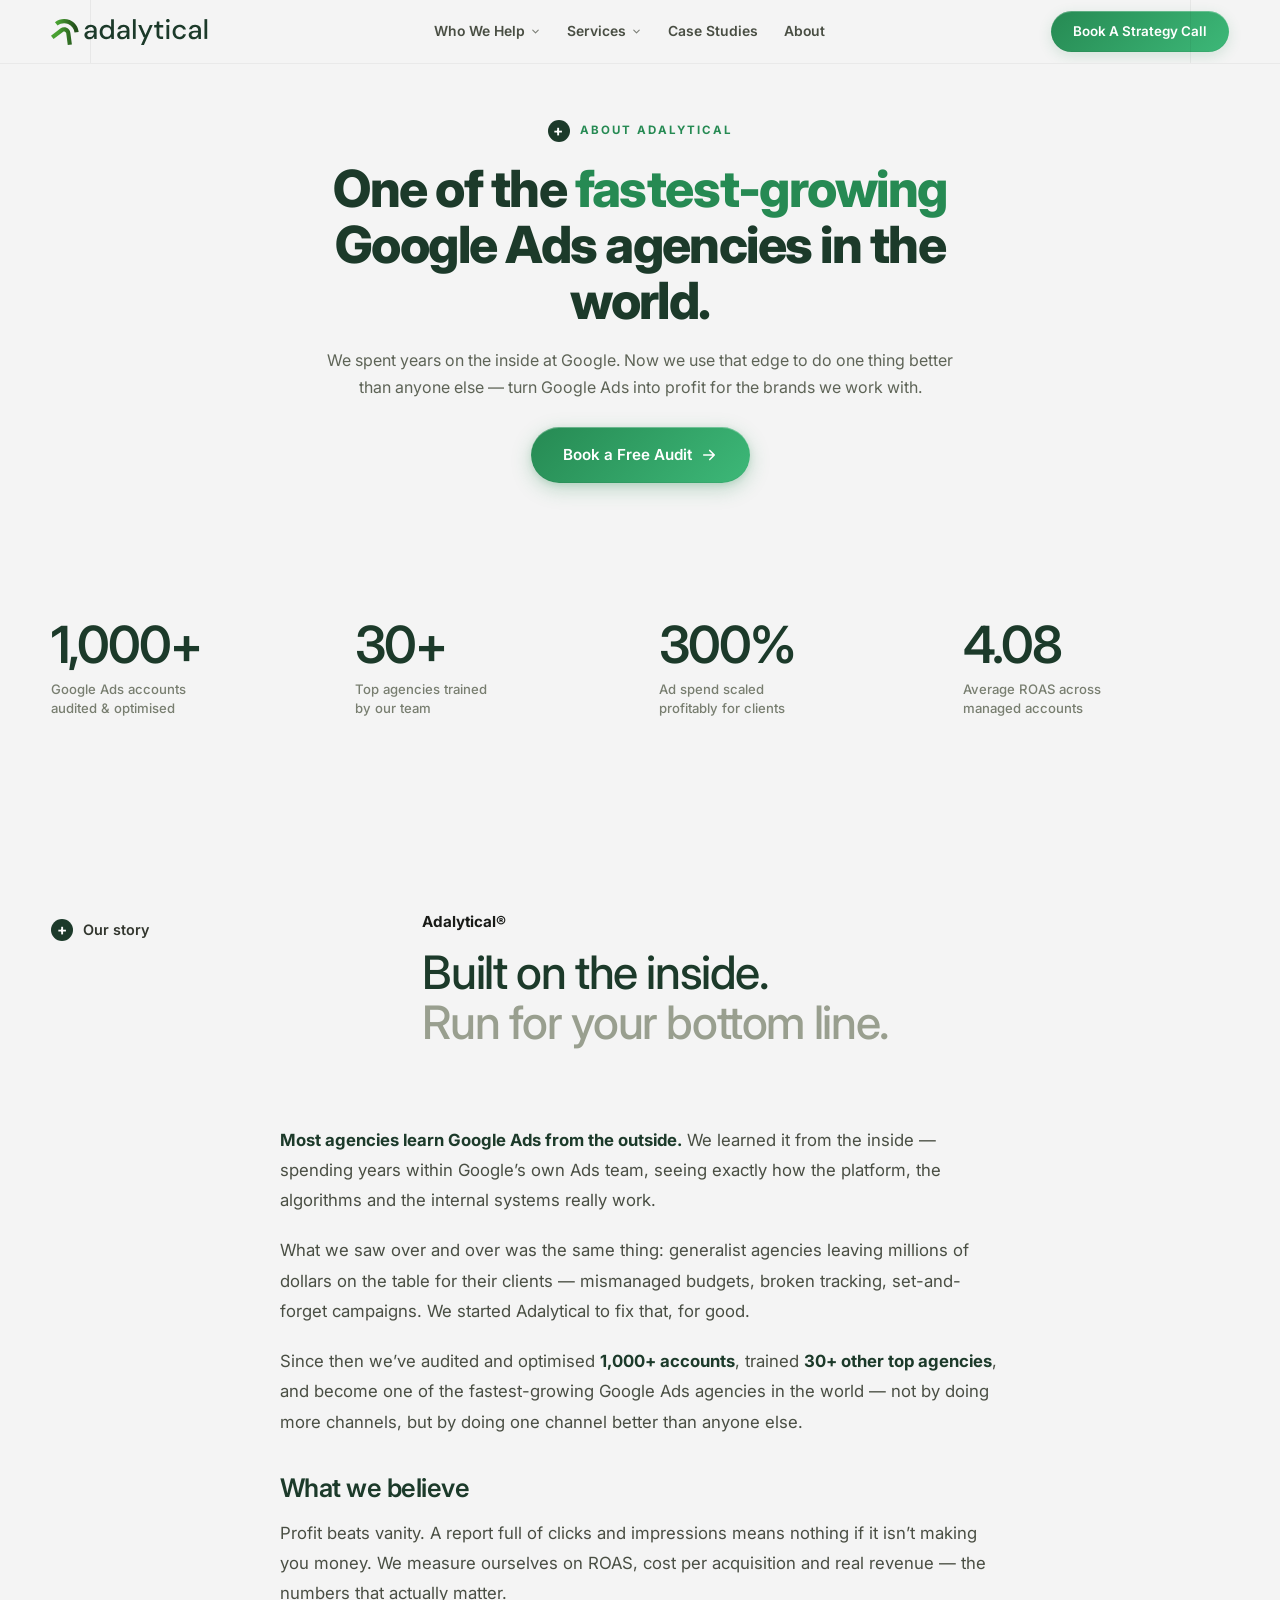
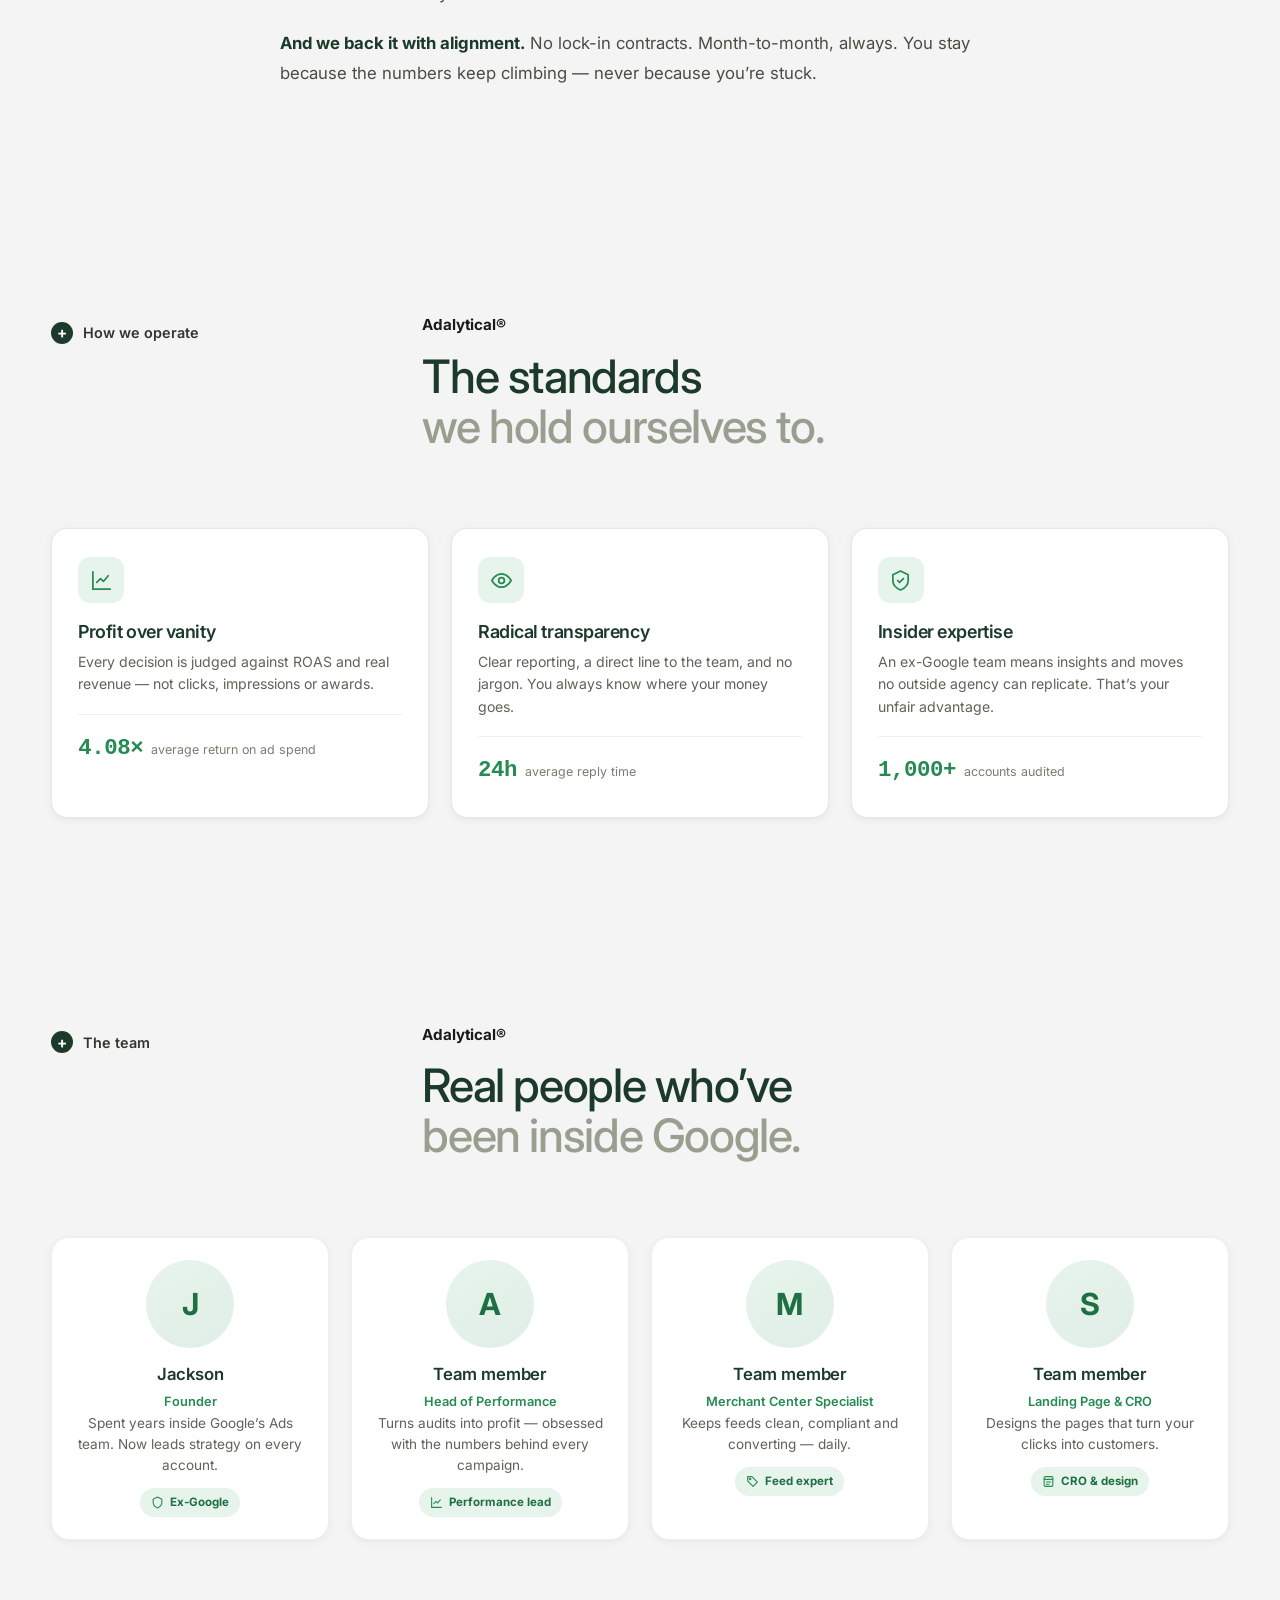
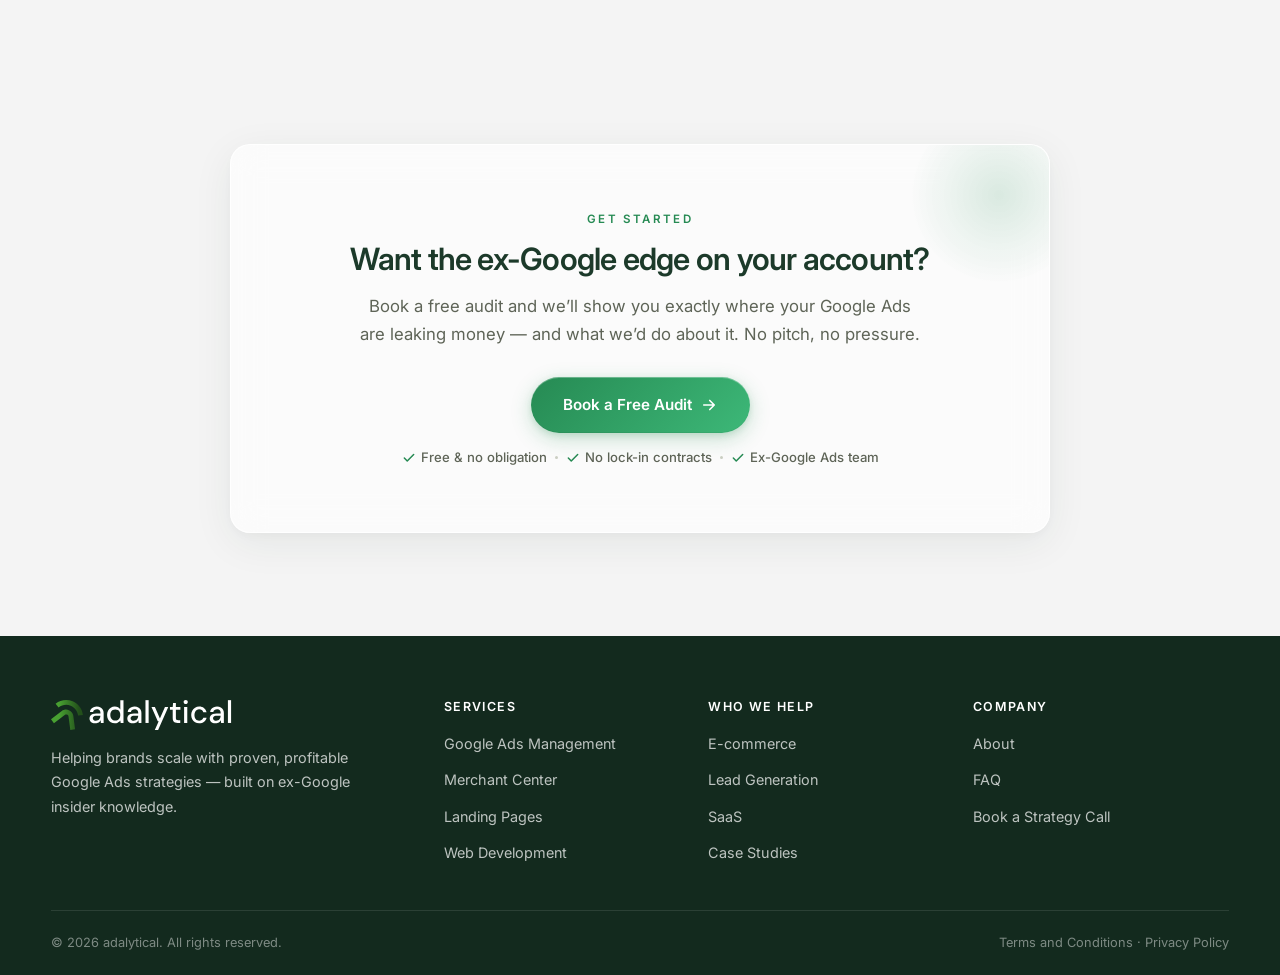
==== about.html @ cf903a84 "Build out full site: make conversion page the home; add services, about, case-studies, ecommerce, le" ====
<!DOCTYPE html>
<html lang="en-AU">
<head>
<meta charset="UTF-8">
<meta name="viewport" content="width=device-width, initial-scale=1.0">
<title>About Adalytical | The Ex-Google Ads Team</title>
<meta name="description" content="Adalytical is one of the fastest-growing Google Ads agencies in the world — built by a team that spent years inside Google. Our story, our mission, our people.">
<link rel="preconnect" href="https://fonts.googleapis.com">
<link rel="preconnect" href="https://fonts.gstatic.com" crossorigin>
<link href="https://fonts.googleapis.com/css2?family=Inter:wght@400;500;600;700;800&display=swap" rel="stylesheet">
<link rel="stylesheet" href="assets/site.css">
<link rel="stylesheet" href="assets/pages.css">
<link rel="stylesheet" href="assets/lp.css">
</head>
<body>

<!-- ============ NAV ============ -->
<nav class="nav">
  <div class="nav-in">
    <a href="index.html" class="logo" aria-label="Adalytical home">
      <img class="logo-img logo-light" src="images/adalytical-logo-white.svg" alt="Adalytical">
      <img class="logo-img logo-dark" src="images/adalytical-logo-dark.svg" alt="Adalytical">
    </a>
    <ul class="nav-l">
      <li class="has-mega">
        <a href="index.html#industries">Who We Help <svg class="nav-car" viewBox="0 0 24 24" fill="none" stroke="currentColor" stroke-width="2.4"><path d="M6 9l6 6 6-6" stroke-linecap="round" stroke-linejoin="round"/></svg></a>
        <div class="mega">
          <div class="mega-card">
            <div class="mega-col">
              <h4><a href="ecommerce.html">E-commerce</a></h4>
              <a href="services.html#google-ads"><svg viewBox="0 0 24 24" fill="none" stroke="currentColor" stroke-width="2"><circle cx="12" cy="12" r="9"/><circle cx="12" cy="12" r="4.5"/><circle cx="12" cy="12" r="1" fill="currentColor" stroke="none"/></svg> Google Ads</a>
              <a href="services.html#merchant-center"><svg viewBox="0 0 24 24" fill="none" stroke="currentColor" stroke-width="2"><path d="M3 3h8l10 10-8 8L3 11V3z" stroke-linejoin="round"/><circle cx="7.5" cy="7.5" r="1.4"/></svg> Merchant Center</a>
              <a href="services.html#landing-pages"><svg viewBox="0 0 24 24" fill="none" stroke="currentColor" stroke-width="2"><rect x="4" y="3" width="16" height="18" rx="2"/><path d="M4 8h16M8 13h8M8 17h5" stroke-linecap="round"/></svg> Landing Pages</a>
              <a href="services.html#web-development"><svg viewBox="0 0 24 24" fill="none" stroke="currentColor" stroke-width="2"><path d="M9 8l-4 4 4 4M15 8l4 4-4 4" stroke-linecap="round" stroke-linejoin="round"/></svg> Web Development</a>
            </div>
            <div class="mega-col">
              <h4><a href="lead-generation.html">Lead Generation</a></h4>
              <a href="services.html#google-ads"><svg viewBox="0 0 24 24" fill="none" stroke="currentColor" stroke-width="2"><circle cx="12" cy="12" r="9"/><circle cx="12" cy="12" r="4.5"/><circle cx="12" cy="12" r="1" fill="currentColor" stroke="none"/></svg> Google Ads</a>
              <a href="lead-generation.html"><svg viewBox="0 0 24 24" fill="none" stroke="currentColor" stroke-width="2"><path d="M22 16.9v3a2 2 0 0 1-2.2 2 19.8 19.8 0 0 1-8.6-3.1 19.5 19.5 0 0 1-6-6A19.8 19.8 0 0 1 2.1 4.2 2 2 0 0 1 4.1 2h3a2 2 0 0 1 2 1.7c.1 1 .4 1.9.7 2.8a2 2 0 0 1-.5 2.1L8.1 9.9a16 16 0 0 0 6 6l1.3-1.2a2 2 0 0 1 2.1-.5c.9.3 1.8.6 2.8.7a2 2 0 0 1 1.8 2z" stroke-linecap="round" stroke-linejoin="round"/></svg> Call &amp; Form Tracking</a>
              <a href="services.html#landing-pages"><svg viewBox="0 0 24 24" fill="none" stroke="currentColor" stroke-width="2"><rect x="4" y="3" width="16" height="18" rx="2"/><path d="M4 8h16M8 13h8M8 17h5" stroke-linecap="round"/></svg> Landing Pages</a>
              <a href="services.html#web-development"><svg viewBox="0 0 24 24" fill="none" stroke="currentColor" stroke-width="2"><path d="M9 8l-4 4 4 4M15 8l4 4-4 4" stroke-linecap="round" stroke-linejoin="round"/></svg> Web Development</a>
            </div>
            <div class="mega-col">
              <h4><a href="saas.html">SaaS</a></h4>
              <a href="services.html#google-ads"><svg viewBox="0 0 24 24" fill="none" stroke="currentColor" stroke-width="2"><circle cx="12" cy="12" r="9"/><circle cx="12" cy="12" r="4.5"/><circle cx="12" cy="12" r="1" fill="currentColor" stroke="none"/></svg> Google Ads</a>
              <a href="saas.html"><svg viewBox="0 0 24 24" fill="none" stroke="currentColor" stroke-width="2"><path d="M3 4h18l-7 8v7l-4 2v-9z" stroke-linejoin="round"/></svg> Demo &amp; Trial Funnels</a>
              <a href="services.html#landing-pages"><svg viewBox="0 0 24 24" fill="none" stroke="currentColor" stroke-width="2"><rect x="4" y="3" width="16" height="18" rx="2"/><path d="M4 8h16M8 13h8M8 17h5" stroke-linecap="round"/></svg> Landing Pages</a>
              <a href="services.html#web-development"><svg viewBox="0 0 24 24" fill="none" stroke="currentColor" stroke-width="2"><path d="M9 8l-4 4 4 4M15 8l4 4-4 4" stroke-linecap="round" stroke-linejoin="round"/></svg> Web Development</a>
            </div>
            <div class="mega-feat">
              <div>
                <span class="mf-tag">Free audit</span>
                <h5>See exactly where your Google Ads account is leaking budget.</h5>
              </div>
              <a href="index.html#book" class="mf-link">Book a strategy call <svg viewBox="0 0 24 24" fill="none" stroke="currentColor" stroke-width="2.2"><path d="M5 12h14M13 6l6 6-6 6" stroke-linecap="round" stroke-linejoin="round"/></svg></a>
            </div>
          </div>
        </div>
      </li>
      <li class="has-drop">
        <a href="services.html">Services <svg class="nav-car" viewBox="0 0 24 24" fill="none" stroke="currentColor" stroke-width="2.4"><path d="M6 9l6 6 6-6" stroke-linecap="round" stroke-linejoin="round"/></svg></a>
        <div class="drop">
          <a href="services.html#google-ads"><strong>Google Ads Management</strong><span>Full-funnel systems built to convert</span></a>
          <a href="services.html#merchant-center"><strong>Merchant Center Optimisation</strong><span>Daily feed optimisation &amp; fixes</span></a>
          <a href="services.html#landing-pages"><strong>Landing Page Design</strong><span>CRO-first, built to sell</span></a>
          <a href="services.html#web-development"><strong>Web Development</strong><span>Custom sites &amp; conversion-led builds</span></a>
        </div>
      </li>
      <li><a href="case-studies.html">Case Studies</a></li>
      <li><a href="about.html">About</a></li>
    </ul>
    <div class="nav-r">
      <a href="index.html#book" class="nav-cta">Book A Strategy Call</a>
      <button class="mob-tog" aria-label="Open menu"><span class="mob-bars"><span></span><span></span><span></span></span><span class="mob-lbl">Menu</span></button>
    </div>
  </div>
</nav>

<!-- ============ MOBILE DRAWER ============ -->
<div class="mdrawer">
  <ul class="mdrawer-list">
    <li><a href="index.html">Home</a></li>
    <li><a href="services.html">Services</a></li>
    <li><a href="case-studies.html">Case Studies</a></li>
    <li><a href="ecommerce.html">E-commerce</a></li>
    <li><a href="lead-generation.html">Lead Generation</a></li>
    <li><a href="saas.html">SaaS</a></li>
    <li><a href="about.html">About</a></li>
  </ul>
  <div class="mdrawer-cta">
    <a href="index.html#book" class="mc-quote">Book A Strategy Call</a>
  </div>
</div>

<!-- ============ HERO ============ -->
<div class="csp">
  <div class="csp-hero rvsec">
    <span class="csp-eyebrow rv"><span class="chip-plus">+</span> About Adalytical</span>
    <h1 class="rv">One of the <span class="accent">fastest-growing</span> Google Ads agencies in the world.</h1>
    <p class="rv">We spent years on the inside at Google. Now we use that edge to do one thing better than anyone else — turn Google Ads into profit for the brands we work with.</p>
    <div class="rv" style="margin-top:26px"><a href="index.html#book" class="btn-p">Book a Free Audit <svg viewBox="0 0 24 24" fill="none" stroke="currentColor" stroke-width="2.2" width="18" height="18"><path d="M5 12h14M13 6l6 6-6 6" stroke-linecap="round" stroke-linejoin="round"/></svg></a></div>
  </div>
</div>

<!-- ============ STATS ============ -->
<section class="sec sec-cream sec-stats rvsec">
  <div class="ctr">
    <div class="stats">
      <div class="stat rv"><span class="stat-val"><span class="cnt" data-target="1000" data-group="1" data-suffix="+">1,000+</span></span><span class="stat-label">Google Ads accounts<br>audited &amp; optimised</span></div>
      <div class="stat rv"><span class="stat-val"><span class="cnt" data-target="30" data-suffix="+">30+</span></span><span class="stat-label">Top agencies trained<br>by our team</span></div>
      <div class="stat rv"><span class="stat-val"><span class="cnt" data-target="300" data-suffix="%">300%</span></span><span class="stat-label">Ad spend scaled<br>profitably for clients</span></div>
      <div class="stat rv"><span class="stat-val"><span class="cnt" data-target="4.08" data-decimals="2">4.08</span></span><span class="stat-label">Average ROAS across<br>managed accounts</span></div>
    </div>
  </div>
</section>

<!-- ============ STORY ============ -->
<section class="sec sec-cream rvsec">
  <div class="ctr">
    <div class="shead">
      <span class="shead-chip rv"><span class="chip-plus">+</span> Our story</span>
      <div class="shead-main">
        <span class="shead-brand rv">Adalytical®</span>
        <h2 class="shead-t rv">Built on the inside. <span class="dim">Run for your bottom line.</span></h2>
      </div>
    </div>
    <div class="prose rv">
      <p><strong>Most agencies learn Google Ads from the outside.</strong> We learned it from the inside — spending years within Google’s own Ads team, seeing exactly how the platform, the algorithms and the internal systems really work.</p>
      <p>What we saw over and over was the same thing: generalist agencies leaving millions of dollars on the table for their clients — mismanaged budgets, broken tracking, set-and-forget campaigns. We started Adalytical to fix that, for good.</p>
      <p>Since then we’ve audited and optimised <strong>1,000+ accounts</strong>, trained <strong>30+ other top agencies</strong>, and become one of the fastest-growing Google Ads agencies in the world — not by doing more channels, but by doing one channel better than anyone else.</p>
      <h3>What we believe</h3>
      <p>Profit beats vanity. A report full of clicks and impressions means nothing if it isn’t making you money. We measure ourselves on ROAS, cost per acquisition and real revenue — the numbers that actually matter.</p>
      <p><strong>And we back it with alignment.</strong> No lock-in contracts. Month-to-month, always. You stay because the numbers keep climbing — never because you’re stuck.</p>
    </div>
  </div>
</section>

<!-- ============ VALUES ============ -->
<section class="sec sec-cream rvsec">
  <div class="ctr">
    <div class="shead">
      <span class="shead-chip rv"><span class="chip-plus">+</span> How we operate</span>
      <div class="shead-main">
        <span class="shead-brand rv">Adalytical®</span>
        <h2 class="shead-t rv">The standards <span class="dim">we hold ourselves to.</span></h2>
      </div>
    </div>
    <div class="cf-ind rv">
      <article class="cf-ic">
        <span class="cf-ic-ico"><svg viewBox="0 0 24 24" fill="none" stroke="currentColor"><path d="M3 3v18h18" stroke-linecap="round"/><path d="M7 14l4-4 3 3 5-6" stroke-linecap="round" stroke-linejoin="round"/></svg></span>
        <h4>Profit over vanity</h4>
        <p>Every decision is judged against ROAS and real revenue — not clicks, impressions or awards.</p>
        <div class="cf-ic-stat"><b>4.08×</b><span>average return on ad spend</span></div>
      </article>
      <article class="cf-ic">
        <span class="cf-ic-ico"><svg viewBox="0 0 24 24" fill="none" stroke="currentColor"><path d="M2 12s3.5-7 10-7 10 7 10 7-3.5 7-10 7-10-7-10-7z"/><circle cx="12" cy="12" r="3"/></svg></span>
        <h4>Radical transparency</h4>
        <p>Clear reporting, a direct line to the team, and no jargon. You always know where your money goes.</p>
        <div class="cf-ic-stat"><b>24h</b><span>average reply time</span></div>
      </article>
      <article class="cf-ic">
        <span class="cf-ic-ico"><svg viewBox="0 0 24 24" fill="none" stroke="currentColor"><path d="M12 2 4 6v6c0 5 3.5 8 8 10 4.5-2 8-5 8-10V6z" stroke-linejoin="round"/><path d="M9 12l2 2 4-4" stroke-linecap="round" stroke-linejoin="round"/></svg></span>
        <h4>Insider expertise</h4>
        <p>An ex-Google team means insights and moves no outside agency can replicate. That’s your unfair advantage.</p>
        <div class="cf-ic-stat"><b>1,000+</b><span>accounts audited</span></div>
      </article>
    </div>
  </div>
</section>

<!-- ============ TEAM ============ -->
<section class="sec sec-cream rvsec" id="team">
  <div class="ctr">
    <div class="shead">
      <span class="shead-chip rv"><span class="chip-plus">+</span> The team</span>
      <div class="shead-main">
        <span class="shead-brand rv">Adalytical®</span>
        <h2 class="shead-t rv">Real people who’ve <span class="dim">been inside Google.</span></h2>
      </div>
    </div>
    <!-- EDIT: swap initials avatars for real photos (team-photo > img) and confirm names/roles -->
    <div class="team-grid rv">
      <div class="team-card">
        <div class="team-photo">J</div>
        <h4>Jackson</h4>
        <span class="team-role">Founder</span>
        <p>Spent years inside Google’s Ads team. Now leads strategy on every account.</p>
        <span class="team-badge"><svg viewBox="0 0 24 24" fill="none" stroke="currentColor" stroke-width="2"><path d="M12 2 4 6v6c0 5 3.5 8 8 10 4.5-2 8-5 8-10V6z" stroke-linejoin="round"/></svg>Ex-Google</span>
      </div>
      <div class="team-card">
        <div class="team-photo">A</div>
        <h4>Team member</h4>
        <span class="team-role">Head of Performance</span>
        <p>Turns audits into profit — obsessed with the numbers behind every campaign.</p>
        <span class="team-badge"><svg viewBox="0 0 24 24" fill="none" stroke="currentColor" stroke-width="2"><path d="M3 3v18h18" stroke-linecap="round"/><path d="M7 14l4-4 3 3 5-6" stroke-linecap="round" stroke-linejoin="round"/></svg>Performance lead</span>
      </div>
      <div class="team-card">
        <div class="team-photo">M</div>
        <h4>Team member</h4>
        <span class="team-role">Merchant Center Specialist</span>
        <p>Keeps feeds clean, compliant and converting — daily.</p>
        <span class="team-badge"><svg viewBox="0 0 24 24" fill="none" stroke="currentColor" stroke-width="2"><path d="M3 3h8l10 10-8 8L3 11V3z" stroke-linejoin="round"/><circle cx="7.5" cy="7.5" r="1.4"/></svg>Feed expert</span>
      </div>
      <div class="team-card">
        <div class="team-photo">S</div>
        <h4>Team member</h4>
        <span class="team-role">Landing Page &amp; CRO</span>
        <p>Designs the pages that turn your clicks into customers.</p>
        <span class="team-badge"><svg viewBox="0 0 24 24" fill="none" stroke="currentColor" stroke-width="2"><rect x="4" y="3" width="16" height="18" rx="2"/><path d="M4 8h16M8 13h8M8 17h5" stroke-linecap="round"/></svg>CRO &amp; design</span>
      </div>
    </div>
  </div>
</section>

<!-- ============ FINAL CTA ============ -->
<section class="sec sec-cream cta rvsec" id="book">
  <div class="ctr">
    <div class="cta-card rv">
      <span class="sec-tag">Get started</span>
      <h2>Want the ex-Google edge on your account?</h2>
      <p>Book a free audit and we’ll show you exactly where your Google Ads are leaking money — and what we’d do about it. No pitch, no pressure.</p>
      <div class="cta-btns">
        <a href="index.html#book" class="btn-p">Book a Free Audit <svg viewBox="0 0 24 24" fill="none" stroke="currentColor" stroke-width="2.2" width="18" height="18"><path d="M5 12h14M13 6l6 6-6 6" stroke-linecap="round" stroke-linejoin="round"/></svg></a>
      </div>
      <div class="cta-micro" style="justify-content:center">
        <span class="cm-i"><svg viewBox="0 0 24 24" fill="none" stroke="currentColor" stroke-width="2.6"><path d="M20 6 9 17l-5-5" stroke-linecap="round" stroke-linejoin="round"/></svg>Free &amp; no obligation</span>
        <span class="cm-sep"></span>
        <span class="cm-i"><svg viewBox="0 0 24 24" fill="none" stroke="currentColor" stroke-width="2.6"><path d="M20 6 9 17l-5-5" stroke-linecap="round" stroke-linejoin="round"/></svg>No lock-in contracts</span>
        <span class="cm-sep"></span>
        <span class="cm-i"><svg viewBox="0 0 24 24" fill="none" stroke="currentColor" stroke-width="2.6"><path d="M20 6 9 17l-5-5" stroke-linecap="round" stroke-linejoin="round"/></svg>Ex-Google Ads team</span>
      </div>
    </div>
  </div>
</section>

<!-- ============ FOOTER ============ -->
<footer class="footer" id="contact">
  <div class="ctr">
    <div class="footer-grid">
      <div class="footer-brand">
        <a href="index.html" class="logo"><img class="logo-img" src="images/adalytical-logo-white.svg" alt="Adalytical"></a>
        <p>Helping brands scale with proven, profitable Google Ads strategies — built on ex-Google insider knowledge.</p>
      </div>
      <div>
        <h5>Services</h5>
        <ul class="footer-links">
          <li><a href="services.html#google-ads">Google Ads Management</a></li>
          <li><a href="services.html#merchant-center">Merchant Center</a></li>
          <li><a href="services.html#landing-pages">Landing Pages</a></li>
          <li><a href="services.html#web-development">Web Development</a></li>
        </ul>
      </div>
      <div>
        <h5>Who we help</h5>
        <ul class="footer-links">
          <li><a href="ecommerce.html">E-commerce</a></li>
          <li><a href="lead-generation.html">Lead Generation</a></li>
          <li><a href="saas.html">SaaS</a></li>
          <li><a href="case-studies.html">Case Studies</a></li>
        </ul>
      </div>
      <div>
        <h5>Company</h5>
        <ul class="footer-links">
          <li><a href="about.html">About</a></li>
          <li><a href="index.html#faq">FAQ</a></li>
          <li><a href="index.html#book">Book a Strategy Call</a></li>
        </ul>
      </div>
    </div>
    <div class="footer-bottom">
      <span>© <span id="year">2026</span> adalytical. All rights reserved.</span>
      <span>Terms and Conditions · Privacy Policy</span>
    </div>
  </div>
</footer>

<div class="float-cta">
  <a href="index.html#book" class="float-btn">
    <svg viewBox="0 0 24 24" fill="none" stroke="currentColor" stroke-width="2.2"><path d="M22 16.92v3a2 2 0 0 1-2.18 2 19.79 19.79 0 0 1-8.63-3.07 19.5 19.5 0 0 1-6-6A19.79 19.79 0 0 1 2.08 4.18 2 2 0 0 1 4.06 2h3a2 2 0 0 1 2 1.72c.13.96.36 1.9.7 2.81a2 2 0 0 1-.45 2.11L8.09 9.91a16 16 0 0 0 6 6l1.27-1.22a2 2 0 0 1 2.11-.45c.91.34 1.85.57 2.81.7A2 2 0 0 1 22 16.92z" stroke-linecap="round" stroke-linejoin="round"/></svg>
    Book a Strategy Call
  </a>
</div>

<script src="assets/site.js"></script>
</body>
</html>
---- assets/site.css ----
/* ============================================================
   ADALYTICAL — site styles
   Base system from NPA build (clamp spacing, glass hero, pill buttons)
   Section language from rankify.com.au: offset two-tone headers,
   dark rounded band sections with numbered rows, count-up stats,
   flat white dot/numbered cards, quote band, section-by-section reveal
   Palette: deep forest ink + refined emerald, warm cream neutrals
   ============================================================ */
*,*::before,*::after{margin:0;padding:0;box-sizing:border-box}
:root{
  --brand:#268a53;
  --brand-2:#3db878;
  --brand-dark:#1e6f42;
  --brand-light:#e7f4ec;
  --brand-glow:rgba(38,138,83,.16);
  --forest:#1c3a2a;
  --forest-2:#132a1e;
  --mint:#5cc296;
  --cream:#f4f4f4;
  --g950:#191b18;--g900:#22251f;--g800:#32362e;--g700:#494e43;--g600:#5e6457;--g500:#787e70;--g400:#999f8f;--g300:#cbcfc3;--g200:#e4e6dc;--g100:#efF0e8;--g50:#f8f8f2;--white:#fff;
  --shadow-s:0 2px 8px rgba(30,55,40,.05),0 1px 3px rgba(30,55,40,.03);
  --shadow:0 4px 20px rgba(30,55,40,.06),0 2px 6px rgba(30,55,40,.03);
  --shadow-l:0 10px 40px rgba(30,55,40,.07),0 4px 12px rgba(30,55,40,.03);
  --neu-shadow:0 6px 24px rgba(30,55,40,.05),0 2px 8px rgba(30,55,40,.03),inset 0 1px 0 rgba(255,255,255,.8),inset 0 -1px 0 rgba(0,0,0,.02);
  --card-bg:rgba(255,255,255,.65);--card-border:rgba(255,255,255,.8);
  --ease:cubic-bezier(.16,1,.3,1);
  --r:20px;--rs:14px;
  --ctr-max:1360px;
  --gutter:30px; /* gap between content edge and the framing rail / cube column */
}
html{scroll-behavior:smooth}
body{font-family:'Inter',-apple-system,BlinkMacSystemFont,'Segoe UI',sans-serif;color:var(--g800);-webkit-font-smoothing:antialiased;overflow-x:hidden;background:var(--cream);min-height:100vh;line-height:1.6}
h1,h2,h3,h4,h5{color:var(--forest);letter-spacing:-.025em;font-weight:600;line-height:1.2}
a{color:inherit;text-decoration:none}
img,svg{max-width:100%;display:block}
.ctr{max-width:var(--ctr-max);margin:0 auto;padding:0 clamp(22px,4vw,64px)}

/* ================ SECTION-BY-SECTION REVEAL ================ */
.rv{opacity:0;transform:translateY(28px);transition:opacity .9s var(--ease),transform .9s var(--ease);transition-delay:calc(var(--i,0)*100ms)}
.vis .rv{opacity:1;transform:translateY(0)}
@media(prefers-reduced-motion:reduce){.rv{opacity:1;transform:none;transition:none}}

/* ================ NAV ================ */
.nav{position:fixed;top:0;left:0;right:0;z-index:100;height:64px;overflow:hidden;transition:background .3s ease,box-shadow .3s ease;background:var(--cream);border-bottom:1px solid #e9e9e9}
.nav.scrolled{background:var(--cream)}
/* subtle sparkle where frame lines cross a horizontal divider (firecrawl style) */
/* the concave 4-point star (the gap four rounded cubes would leave) is FILLED here,
   masked as the intersection of four corner circles; it covers the line crossing */
.xmark{position:absolute;width:22px;height:22px;transform:translate(-50%,-50%);pointer-events:none;z-index:6;
 background:#e8e8e8;
 -webkit-mask:
  radial-gradient(circle at 0 0, #0000 11px, #000 11.1px),
  radial-gradient(circle at 100% 0, #0000 11px, #000 11.1px),
  radial-gradient(circle at 0 100%, #0000 11px, #000 11.1px),
  radial-gradient(circle at 100% 100%, #0000 11px, #000 11.1px);
 -webkit-mask-composite:source-in,source-in,source-in;
 mask:
  radial-gradient(circle at 0 0, #0000 11px, #000 11.1px),
  radial-gradient(circle at 100% 0, #0000 11px, #000 11.1px),
  radial-gradient(circle at 0 100%, #0000 11px, #000 11.1px),
  radial-gradient(circle at 100% 100%, #0000 11px, #000 11.1px);
 mask-composite:intersect}
.xm-nl,.xm-tl,.xm-bl,.xm-hl,.xm-sl{left:var(--frame-left,90px)}
.xm-nr,.xm-tr,.xm-br,.xm-hr,.xm-sr{left:var(--frame-right,calc(100% - 90px))}
.xm-tl,.xm-tr,.xm-sl,.xm-sr{top:0}
.xm-sl,.xm-sr{z-index:3}
.xm-nl,.xm-nr,.xm-bl,.xm-br{top:100%}
/* header/hero divider: the top half lives on the fixed nav (clipped by its overflow),
   the bottom half lives on the hero so it scrolls away with the page */
.xm-hl,.xm-hr{top:64px}
/* frame lines on the nav so they line up with the hero/section lines below */
.nav::before,.nav::after{content:'';position:absolute;top:0;bottom:0;width:1px;background:rgba(0,0,0,.05);pointer-events:none}
.nav::before{left:var(--frame-left,90px)}
.nav::after{left:var(--frame-right,calc(100% - 90px))}
.nav-in{max-width:var(--ctr-max);height:100%;margin:0 auto;padding:0 clamp(22px,4vw,64px);display:flex;align-items:center;justify-content:space-between;gap:16px}
.logo{display:flex;align-items:center;gap:10px}
.logo .logo-img{height:26px;width:auto;display:block}
.nav .logo-light{display:none}
.nav .logo-dark{display:block}
.nav-l{display:flex;align-items:center;gap:26px;list-style:none}
.nav-l>li>a{font-size:.87rem;font-weight:600;color:var(--g700);transition:color .2s;padding:8px 0}
.nav-l>li>a:hover{color:var(--forest)}
.nav-r{display:flex;align-items:center;gap:14px}
.nav-cta{background:linear-gradient(135deg,var(--brand) 0%,var(--brand-2) 100%);color:#fff;padding:10px 22px;border-radius:50px;font-weight:600;font-size:.84rem;transition:all .3s;border:none;cursor:pointer;box-shadow:0 4px 14px var(--brand-glow),inset 0 1px 0 rgba(255,255,255,.25),inset 0 -1px 0 rgba(0,0,0,.05)}
.nav-cta:hover{transform:translateY(-1px);box-shadow:0 6px 20px rgba(38,138,83,.32),inset 0 1px 0 rgba(255,255,255,.3)}
.mob-tog{display:none;flex-direction:column;align-items:center;background:none;border:none;cursor:pointer;padding:4px 6px;z-index:201;position:relative}
.mob-tog .mob-bars{display:flex;flex-direction:column;align-items:flex-end}
.mob-tog .mob-bars span{display:block;height:2px;width:24px;background:var(--forest);margin:3px 0;border-radius:2px;transition:all .3s}
.mob-tog .mob-bars span:nth-child(2){width:18px}
.mob-lbl{font-size:.6rem;font-weight:800;letter-spacing:.1em;text-transform:uppercase;color:var(--forest);margin-top:5px;line-height:1;transition:color .3s}
.nav.scrolled .mob-tog .mob-bars span{background:var(--forest)}
.nav.scrolled .mob-lbl{color:var(--forest)}
.mob-tog.open .mob-bars span{background:#fff!important}
.mob-tog.open .mob-lbl{color:#fff!important}
.mob-tog.open .mob-bars span:nth-child(1){transform:translateY(5px) rotate(45deg)}
.mob-tog.open .mob-bars span:nth-child(2){opacity:0}
.mob-tog.open .mob-bars span:nth-child(3){transform:translateY(-5px) rotate(-45deg)}

/* mobile drawer */
.mdrawer{position:fixed;inset:0;z-index:150;background:rgba(19,42,30,.97);backdrop-filter:blur(20px);-webkit-backdrop-filter:blur(20px);display:flex;flex-direction:column;padding:92px 26px 26px;opacity:0;visibility:hidden;transform:translateY(-12px);transition:all .3s ease;overflow-y:auto}
.mdrawer.open{opacity:1;visibility:visible;transform:translateY(0)}
.mdrawer-list{list-style:none;display:flex;flex-direction:column;gap:2px;margin-bottom:24px}
.mdrawer-list a{display:block;padding:14px 16px;font-size:1.02rem;font-weight:700;color:#fff;border-radius:10px;transition:all .2s}
.mdrawer-list a:hover{background:rgba(255,255,255,.08)}
.mdrawer-cta{display:flex;flex-direction:column;gap:10px;margin-top:auto}
.mc-quote{padding:14px;text-align:center;background:linear-gradient(135deg,var(--brand),var(--brand-2));color:#fff;border-radius:50px;font-weight:600;display:block}

/* ================ BUTTONS ================ */
.btn-p{display:inline-flex;align-items:center;gap:8px;background:linear-gradient(135deg,var(--brand) 0%,var(--brand-2) 100%);color:#fff;padding:16px 32px;border-radius:50px;font-weight:600;font-size:.95rem;border:none;cursor:pointer;font-family:inherit;transition:all .3s;box-shadow:0 6px 20px rgba(38,138,83,.26),0 2px 6px rgba(38,138,83,.15),inset 0 1px 0 rgba(255,255,255,.3),inset 0 -1px 0 rgba(0,0,0,.05)}
.btn-p:hover{transform:translateY(-2px);box-shadow:0 10px 32px rgba(38,138,83,.32),0 4px 10px rgba(38,138,83,.2),inset 0 1px 0 rgba(255,255,255,.35)}
.btn-s{display:inline-flex;align-items:center;gap:8px;color:var(--g700);padding:16px 26px;font-weight:600;font-size:.95rem;cursor:pointer;font-family:inherit;transition:all .3s;background:rgba(255,255,255,.6);border-radius:50px;border:1px solid rgba(255,255,255,.8);box-shadow:var(--neu-shadow)}
.btn-s:hover{color:var(--forest);background:rgba(255,255,255,.85);transform:translateY(-1px)}
.btn-w{display:inline-flex;align-items:center;gap:8px;color:var(--g900);padding:16px 28px;font-weight:600;font-size:.95rem;cursor:pointer;font-family:inherit;transition:all .3s;background:#fff;border-radius:50px;border:1px solid var(--g100);box-shadow:var(--shadow-s)}
.btn-w:hover{transform:translateY(-1px);box-shadow:var(--shadow);color:var(--forest)}
.btn-lite{display:inline-flex;align-items:center;gap:8px;background:#fff;color:var(--forest);padding:15px 32px;border-radius:50px;font-weight:600;font-size:.95rem;transition:all .3s;box-shadow:0 8px 26px rgba(0,0,0,.25)}
.btn-lite:hover{transform:translateY(-2px);box-shadow:0 12px 34px rgba(0,0,0,.32)}
.btn-row{display:flex;justify-content:center;gap:12px;margin-top:52px;flex-wrap:wrap}

/* ================ SECTIONS ================ */
.sec{padding:clamp(70px,8vw,120px) 0;position:relative}
.sec-cream{background:var(--cream)}
.sec-white{background:var(--cream)}
.sec-tag{font-size:.72rem;text-transform:uppercase;letter-spacing:2.4px;color:var(--brand);font-weight:600;margin-bottom:12px;display:inline-block}

/* section header (rankify style) */
.shead{display:grid;grid-template-columns:minmax(200px,320px) 1fr;gap:clamp(24px,4vw,56px);align-items:start;margin-bottom:clamp(48px,6vw,84px)}
.shead-chip{display:inline-flex;align-items:center;gap:10px;font-size:.9rem;font-weight:600;color:var(--g800);padding-top:8px}
.shead-chip.lite{color:rgba(255,255,255,.9)}
.chip-plus{width:22px;height:22px;border-radius:50%;background:var(--forest);color:#fff;display:inline-flex;align-items:center;justify-content:center;font-size:.95rem;font-weight:700;line-height:1;flex-shrink:0}
.chip-plus.lite{background:rgba(255,255,255,.14);color:#fff}
.shead-brand{display:block;font-size:.95rem;font-weight:700;color:var(--g950);letter-spacing:-.01em;margin-bottom:14px}
.shead-t{font-size:clamp(2rem,3.6vw,3.3rem);font-weight:500;line-height:1.08;letter-spacing:-.03em;color:var(--forest);margin:0}
.shead-t .dim{color:var(--g400);display:block}

/* ================ HERO ================ */
/* hero + logo strip share one flat background, matching the nav and the rest of the page */
.hero-wrap{position:relative;background:var(--cream)}
.hero{padding:158px 0 32px;position:relative;overflow:hidden;background:transparent}
.hero-grid{position:absolute;top:63px;left:0;right:0;bottom:0;z-index:1;pointer-events:none;
 background-image:
  radial-gradient(circle,rgba(28,58,42,.14) 1.2px,transparent 1.7px),
  linear-gradient(rgba(0,0,0,.05) 1px,transparent 1px),
  linear-gradient(90deg,rgba(0,0,0,.05) 1px,transparent 1px);
 background-size:164px 164px;
 -webkit-mask-image:linear-gradient(180deg,#000 95%,transparent 100%);
 mask-image:linear-gradient(180deg,#000 95%,transparent 100%)}
/* two framing rails aligned to the content container (logo-left → CTA-right);
   they only span the header band, then hand off to the body cube column line
   at the same x so the frame reads as one continuous 1px line (no doubling) */
.hero-rails{position:absolute;top:0;left:0;right:0;height:64px;z-index:1;pointer-events:none;max-width:var(--ctr-max);margin-inline:auto}
.hero-rails::before,.hero-rails::after{content:'';position:absolute;top:0;bottom:0;width:1px;background:rgba(0,0,0,.05)}
.hero-rails::before{left:calc(clamp(22px,4vw,64px) - var(--gutter))}
.hero-rails::after{right:calc(clamp(22px,4vw,64px) - var(--gutter))}
.hg-cell{position:absolute;top:0;left:0;width:164px;height:164px;background:rgba(28,58,42,.04);opacity:0;transition:opacity .5s ease;will-change:opacity;pointer-events:none}
.hg-tag{position:absolute;font-size:.7rem;font-weight:500;letter-spacing:.16em;color:var(--g400)}
.hg-tag.t1{top:20px;left:24px}
.hg-tag.t2{bottom:30px;right:24px}
.hg-spark{position:absolute;width:46px;height:46px;color:var(--brand);opacity:.75}
.hg-spark.s1{top:13%;left:42%;animation:sparkPulse 3.6s ease-in-out infinite}
.hg-spark.s2{top:40%;left:7%;animation:sparkPulse 3.6s ease-in-out 1.8s infinite}
@keyframes sparkPulse{0%,100%{transform:scale(1) rotate(0deg)}50%{transform:scale(1.18) rotate(22deg)}}
.hg-cluster{position:absolute;width:50px;height:50px;color:var(--g300)}
.hg-cluster.c1{top:14%;right:5%}
.hg-cluster.c2{bottom:9%;right:9%}
.hg-cluster.c3{bottom:20%;left:3.5%}
.hg-cluster rect{animation:twinkle 2.8s ease-in-out infinite}
.hg-cluster rect:nth-child(1){animation-delay:0s}
.hg-cluster rect:nth-child(2){animation-delay:.45s}
.hg-cluster rect:nth-child(3){animation-delay:.9s}
.hg-cluster rect:nth-child(4){animation-delay:1.35s}
.hg-cluster rect:nth-child(5){animation-delay:1.8s}
.hg-cluster rect:nth-child(6){animation-delay:2.25s}
.hg-cluster.c2 rect{animation-delay:.6s}
@keyframes twinkle{0%,100%{opacity:.22}50%{opacity:.8}}
@media(prefers-reduced-motion:reduce){.hg-spark,.hg-cluster rect{animation:none}}
.hero .ctr{position:relative;z-index:2}
.hero-split{display:grid;grid-template-columns:1.05fr .95fr;gap:clamp(40px,5vw,88px);align-items:center}
.hero-copy{display:flex;flex-direction:column}
.hero-trust{display:inline-flex;align-items:center;gap:10px;font-size:.85rem;font-weight:600;color:var(--g700);margin-bottom:26px}
.hero-trust .chip-plus{background:var(--brand)}
.hero h1{font-size:clamp(2.1rem,3.8vw,3.6rem);line-height:1.08;margin-bottom:22px;font-weight:600;color:var(--forest);letter-spacing:-.04em}
.hero h1 .accent{color:var(--brand)}
.hero-sub{font-size:clamp(1.02rem,1.15vw,1.18rem);color:var(--g600);line-height:1.7;margin-bottom:34px;max-width:520px}
.hero-btns{display:flex;gap:12px;flex-wrap:wrap;margin-bottom:40px}
.hero-stats{display:flex;gap:12px}
.hstat{flex:1 1 0;min-width:0;display:flex;flex-direction:column;gap:3px;padding:11px 14px;background:var(--card-bg);border:1px solid var(--card-border);border-radius:var(--rs);backdrop-filter:blur(12px) saturate(1.5);-webkit-backdrop-filter:blur(12px) saturate(1.5);box-shadow:var(--shadow-s);transition:transform .3s var(--ease),box-shadow .3s var(--ease)}
.hstat:hover{transform:translateY(-2px);box-shadow:var(--shadow)}
.hs-val{font-size:1.08rem;font-weight:700;letter-spacing:-.02em;color:var(--forest);line-height:1.15}
.hs-label{font-size:.64rem;font-weight:600;color:var(--g500);text-transform:uppercase;letter-spacing:.05em}

/* hero visual card */
.hero-visual{position:relative}
.hero-card{background:var(--card-bg);border:1px solid var(--card-border);border-radius:var(--r);padding:34px;backdrop-filter:blur(16px) saturate(1.5);-webkit-backdrop-filter:blur(16px) saturate(1.5);box-shadow:var(--shadow-l)}
.hero-card-eyebrow{font-size:.7rem;text-transform:uppercase;letter-spacing:2px;color:var(--brand);font-weight:700;margin-bottom:8px;display:block}
.hero-card h3{font-size:1.3rem;margin-bottom:20px;color:var(--forest);letter-spacing:-.02em}
.hero-values{list-style:none;display:flex;flex-direction:column;gap:14px}
.hero-values li{display:flex;align-items:flex-start;gap:12px;font-size:.93rem;color:var(--g700);line-height:1.5}
.hero-values li .hv-ico{width:30px;height:30px;border-radius:9px;flex-shrink:0;display:flex;align-items:center;justify-content:center;background:var(--brand-light);color:var(--brand)}
.hero-values li .hv-ico svg{width:16px;height:16px}
/* icon draw-in on load */
/* icons render fully (draw-in animation removed — it was leaving them blank) */
.hero-float{position:absolute;bottom:-34px;right:-14px;background:#fff;border:1px solid var(--g200);border-radius:16px;padding:14px 18px;box-shadow:var(--shadow-l);display:flex;align-items:center;gap:12px;max-width:250px}
@media(min-width:941px){.hero-values li:last-child{padding-right:110px}}
.hero-float .hf-dot{width:40px;height:40px;border-radius:50%;background:linear-gradient(135deg,var(--mint),var(--brand));display:flex;align-items:center;justify-content:center;color:#fff;flex-shrink:0}
.hero-float .hf-dot svg{width:20px;height:20px}
.hero-float p{font-size:.8rem;color:var(--g600);line-height:1.4}
.hero-float strong{color:var(--forest);display:block;font-size:.86rem}

/* ================ TRUST STRIP (marquee) ================ */
.trust-strip{background:transparent;height:var(--cell,120px);min-height:96px;position:relative;border-top:1px solid rgba(0,0,0,.05)}
/* the hero's content-edge frame lines continue straight through the strip */
.trust-strip::before,.trust-strip::after{content:'';position:absolute;top:0;bottom:0;width:1px;background:rgba(0,0,0,.05);z-index:3;pointer-events:none}
.trust-strip::before{left:var(--frame-left,90px)}
.trust-strip::after{left:var(--frame-right,calc(100% - 90px))}
/* static wrapper carries the fade mask so it doesn't scroll with the logos;
   logos fade out exactly at the two frame lines */
.strip-inner{position:absolute;inset:0;overflow:hidden;
 -webkit-mask:linear-gradient(90deg,transparent 0,transparent var(--frame-left,90px),#000 calc(var(--frame-left,90px) + 34px),#000 calc(var(--frame-right,calc(100% - 90px)) - 34px),transparent var(--frame-right,calc(100% - 90px)),transparent 100%);
 mask:linear-gradient(90deg,transparent 0,transparent var(--frame-left,90px),#000 calc(var(--frame-left,90px) + 34px),#000 calc(var(--frame-right,calc(100% - 90px)) - 34px),transparent var(--frame-right,calc(100% - 90px)),transparent 100%)}
.marquee-track{display:flex;align-items:center;height:100%;width:max-content;animation:mq 36s linear infinite;will-change:transform}
.mq-item{display:flex;align-items:center;white-space:nowrap;margin-right:clamp(38px,5vw,72px)}
.mq-item img{height:30px;width:auto;opacity:.9;transition:opacity .3s}
.mq-item:hover img{opacity:1}
@keyframes mq{from{transform:translateX(0)}to{transform:translateX(-50%)}}

/* ================ STATS BAND ================ */
.sec-stats{padding:clamp(60px,7vw,96px) 0}
.stats{display:grid;grid-template-columns:repeat(4,1fr);gap:clamp(24px,3vw,48px)}
.stat{display:flex;flex-direction:column;gap:10px}
.stat-val{font-size:clamp(2.3rem,4vw,3.4rem);font-weight:600;letter-spacing:-.04em;color:var(--forest);line-height:1}
.stat-label{font-size:.82rem;color:var(--g500);line-height:1.45;font-weight:500}

/* ================ DARK BAND (rankify signature) ================ */
.band-wrap{padding:0 clamp(8px,1.2vw,20px)}
.band{position:relative;overflow:hidden;border-radius:28px;background:linear-gradient(150deg,#17352a 0%,var(--forest-2) 55%,#0d1f15 100%);color:#fff;padding:clamp(52px,6vw,88px) 0}
.band::before{content:'';position:absolute;inset:0;pointer-events:none;background:
  radial-gradient(ellipse 55% 60% at 82% 8%,rgba(38,138,83,.28),transparent 60%),
  radial-gradient(ellipse 40% 50% at 6% 96%,rgba(92,194,150,.12),transparent 60%)}
.band::after{content:'';position:absolute;inset:-100%;z-index:1;pointer-events:none;opacity:.24;background-image:url("data:image/svg+xml,%3Csvg xmlns='http://www.w3.org/2000/svg' width='300' height='300'%3E%3Cfilter id='n'%3E%3CfeTurbulence type='fractalNoise' baseFrequency='0.85' numOctaves='2' stitchTiles='stitch'/%3E%3C/filter%3E%3Crect width='300' height='300' filter='url(%23n)'/%3E%3C/svg%3E");background-size:300px 300px;animation:grain 7s steps(10) infinite}
@keyframes grain{
  0%,100%{transform:translate(0,0)}
  10%{transform:translate(-3%,-6%)}
  20%{transform:translate(4%,2%)}
  30%{transform:translate(-2%,5%)}
  40%{transform:translate(6%,-3%)}
  50%{transform:translate(-5%,3%)}
  60%{transform:translate(3%,6%)}
  70%{transform:translate(-6%,-2%)}
  80%{transform:translate(2%,-5%)}
  90%{transform:translate(-4%,4%)}
}
@media(prefers-reduced-motion:reduce){.band::after{animation:none}}
.band .ctr{position:relative;z-index:2}
.band-head{display:flex;align-items:center;justify-content:space-between;margin-bottom:clamp(36px,4vw,56px)}
.band-count{font-size:1.05rem;font-weight:600;color:rgba(255,255,255,.45)}
.band{--bandcols:minmax(120px,250px) 1.1fr minmax(240px,340px) 56px}
.band-top{display:grid;grid-template-columns:var(--bandcols);gap:clamp(16px,3vw,40px);align-items:start;margin-bottom:clamp(40px,5vw,72px)}
.band-title2{grid-column:2/4;display:flex;align-items:baseline;gap:clamp(28px,6vw,90px)}
.band-title2 h2{color:#fff;font-size:clamp(2.3rem,4.2vw,3.8rem);font-weight:500;letter-spacing:-.035em;line-height:1;margin:0}
.band-title2 .band-count{font-size:clamp(1.1rem,1.6vw,1.5rem)}

/* service accordion rows */
.srows{border-top:1px solid rgba(255,255,255,.12)}
.srow{border-bottom:1px solid rgba(255,255,255,.12)}
.srow-head{display:grid;grid-template-columns:var(--bandcols);align-items:center;gap:clamp(16px,3vw,40px);width:100%;padding:clamp(22px,3vw,32px) 0;background:none;border:none;cursor:pointer;font-family:inherit;text-align:left;color:#fff}
.srow-num{font-size:.85rem;font-weight:500;color:rgba(255,255,255,.4);letter-spacing:.02em}
.srow-title{grid-column:2/4;font-size:clamp(1.25rem,2vw,1.7rem);font-weight:500;letter-spacing:-.02em;color:#fff;transition:color .3s}
.srow-plus{grid-column:4;width:44px;height:44px;border-radius:50%;border:1px solid rgba(255,255,255,.25);display:flex;align-items:center;justify-content:center;color:#fff;transition:all .35s var(--ease);flex-shrink:0;justify-self:end}
.srow-plus svg{width:18px;height:18px}
.srow-plus .pv{transform-origin:center;transform-box:fill-box;transition:transform .35s var(--ease),opacity .3s}
.srow-head:hover .srow-title{color:var(--mint)}
.srow-head:hover .srow-plus{border-color:rgba(255,255,255,.6)}
.srow.open .srow-plus{background:#fff;color:var(--forest);border-color:#fff}
.srow.open .srow-plus .pv{transform:scaleY(0);opacity:0}
.srow-body{display:grid;grid-template-rows:0fr;transition:grid-template-rows .55s var(--ease)}
.srow.open .srow-body{grid-template-rows:1fr}
.srow-inner{overflow:hidden;min-height:0;display:grid;grid-template-columns:var(--bandcols);gap:clamp(16px,3vw,40px)}
.srow-main{grid-column:2;display:flex;gap:22px;align-items:flex-start;padding-bottom:36px}
.srow-thumb{width:94px;height:70px;border-radius:12px;background:linear-gradient(145deg,#fff,#e6f1ea);color:var(--forest);display:flex;align-items:center;justify-content:center;flex-shrink:0;box-shadow:0 10px 24px rgba(0,0,0,.28)}
.srow-thumb svg{width:38px;height:38px}
.srow-thumb .acc{stroke:var(--brand)}
.srow-thumb rect.acc{fill:var(--brand);stroke:none}
.srow-desc{font-size:.95rem;color:rgba(255,255,255,.6);line-height:1.65;max-width:440px;padding-top:4px}
.srow-feats{grid-column:3;padding-bottom:36px}
.sf-label{display:block;font-size:.75rem;font-weight:500;color:rgba(255,255,255,.45);margin-bottom:12px}
.sf-pills{display:flex;flex-wrap:wrap;gap:8px}
.sf-pill{background:#fff;color:var(--g900);border-radius:50px;padding:9px 16px;font-size:.76rem;font-weight:600;line-height:1;white-space:nowrap}
.sf-pill.more{background:rgba(255,255,255,.14);color:#fff}
.band-cta{display:flex;justify-content:center;margin-top:clamp(36px,4vw,52px)}

/* quote band */
.band-quote{padding:clamp(64px,7vw,100px) 0}
.quote-inner{max-width:780px;margin:36px auto 0;text-align:center}
.quote-text{font-size:clamp(1.25rem,2.2vw,1.75rem);line-height:1.5;color:rgba(255,255,255,.7);font-weight:500;letter-spacing:-.01em;margin-bottom:32px}
.quote-text strong{color:#fff;font-weight:600}
.quote-author{display:inline-flex;align-items:center;gap:14px;text-align:left}
.qa-avatar{width:46px;height:46px;border-radius:50%;background:linear-gradient(135deg,var(--brand),var(--brand-2));color:#fff;font-weight:700;font-size:1.05rem;display:flex;align-items:center;justify-content:center;flex-shrink:0}
.quote-author strong{display:block;color:#fff;font-size:.95rem}
.quote-author span{font-size:.8rem;color:rgba(255,255,255,.5)}

/* ================ CARD GRIDS ================ */
.xgrid{display:grid;gap:18px}
.xgrid.x3{grid-template-columns:repeat(3,1fr)}

.xcard{background:#fff;border:1px solid rgba(30,55,40,.06);border-radius:18px;padding:26px 26px 30px;box-shadow:var(--shadow-s);display:flex;flex-direction:column;transition:transform .35s var(--ease),box-shadow .35s var(--ease)}
.xcard:hover{transform:translateY(-4px);box-shadow:var(--shadow-l)}
.xcard-top{display:flex;align-items:center;justify-content:space-between;margin-bottom:24px}
.xdots{display:flex;gap:5px}
.xdots i{width:7px;height:7px;border-radius:50%;background:var(--g200);display:block;transition:background .4s}
.xdots i.on{background:var(--g900)}
.xnum{font-size:.72rem;font-weight:600;color:var(--g400);letter-spacing:.04em}
.xcard h3{font-size:1.28rem;margin-bottom:16px;color:var(--forest);letter-spacing:-.02em}

/* case study cards */
.xcase-t{font-size:1.05rem!important;line-height:1.45;font-weight:600}
.xstats{display:grid;grid-template-columns:1fr 1fr;gap:16px 18px;margin:20px 0 24px;flex:1}
.xstat strong{display:block;font-size:1.6rem;font-weight:600;letter-spacing:-.03em;color:var(--brand-dark);line-height:1.1;font-variant-numeric:tabular-nums}
.xstat span{font-size:.75rem;color:var(--g500);font-weight:600;line-height:1.35;display:block;margin-top:4px}
.case-link{display:inline-flex;align-items:center;gap:6px;font-size:.88rem;font-weight:600;color:var(--brand);transition:gap .2s}
.case-link svg{width:16px;height:16px}
.case-link:hover{gap:10px}

/* ================ PROCESS CARDS + ANIMATED ILLUSTRATIONS ================ */
.pcard{background:#fff;border:1px solid rgba(30,55,40,.06);border-radius:18px;padding:26px 26px 32px;box-shadow:var(--shadow-s);display:flex;flex-direction:column;transition:transform .35s var(--ease),box-shadow .35s var(--ease)}
.pcard:hover{transform:translateY(-4px);box-shadow:var(--shadow-l)}
.pillus{position:relative;background:#f4f5ef;border-radius:14px;padding:30px 22px;margin-bottom:36px;display:flex;align-items:center;justify-content:center;min-height:180px;color:var(--forest)}
.pillus svg{width:100%;max-width:250px;height:auto;overflow:visible}
.pnum{position:absolute;bottom:-20px;left:50%;transform:translateX(-50%);width:44px;height:44px;border-radius:50%;background:var(--forest);color:#fff;font-weight:700;font-size:1.05rem;display:flex;align-items:center;justify-content:center;border:6px solid #fff;box-shadow:var(--shadow-s)}
.pcard h3{font-size:1.2rem;margin-bottom:10px;color:var(--forest)}
.pcard p{font-size:.93rem;color:var(--g600);line-height:1.65}

/* illustration 1 — bars grow, line draws */
.pillus .bar{fill:var(--g300);stroke:none;transform:scaleY(0);transform-origin:bottom;transform-box:fill-box;transition:transform .7s var(--ease)}
.vis .pillus .bar{transform:scaleY(1)}
.vis .pillus .b1{transition-delay:.35s}.vis .pillus .b2{transition-delay:.45s}.vis .pillus .b3{transition-delay:.55s}.vis .pillus .b4{transition-delay:.65s}.vis .pillus .b5{transition-delay:.75s}.vis .pillus .b6{transition-delay:.85s}
.pillus .line{stroke:var(--brand);stroke-width:2;stroke-dasharray:1;stroke-dashoffset:1;transition:stroke-dashoffset 1.3s var(--ease) .5s}
.vis .pillus .line{stroke-dashoffset:0}
.pillus .edot{fill:var(--brand);stroke:none;opacity:0;transform:scale(0);transform-box:fill-box;transform-origin:center;transition:all .4s var(--ease) 1.7s}
.vis .pillus .edot{opacity:1;transform:scale(1)}

/* illustration 2 — core pops, satellites stagger in */
.pillus .core{fill:var(--forest);stroke:none}
.pillus g.sat circle{fill:#fff;stroke:var(--forest)}
.pillus .sat,.pillus .stamp{opacity:0;transform:scale(.5);transform-box:fill-box;transform-origin:center;transition:all .5s var(--ease)}
.vis .pillus .sat,.vis .pillus .stamp{opacity:1;transform:scale(1)}
.vis .pillus .s1{transition-delay:.45s}.vis .pillus .s2{transition-delay:.6s}.vis .pillus .s3{transition-delay:.75s}.vis .pillus .s4{transition-delay:.9s}
.vis .pillus .stamp{transition-delay:1s}
.pillus .core-glyph{stroke-dasharray:40;stroke-dashoffset:40;transition:stroke-dashoffset .7s var(--ease) .4s}
.vis .pillus .core-glyph{stroke-dashoffset:0}
.pillus .dash{opacity:0;transition:opacity .6s ease 1s}
.vis .pillus .dash{opacity:1}

/* illustration 3 — flow arrows march */
.pillus .flow{stroke:var(--brand);animation:none}
.vis .pillus .flow{animation:flowmarch 1.2s linear infinite}
@keyframes flowmarch{to{stroke-dashoffset:-16}}

/* hover micro-interaction */
.pcard:hover .pillus svg{transform:translateY(-2px)}
.pillus svg{transition:transform .35s var(--ease)}

/* ================ CASE STUDIES — PROJECT CARDS ================ */
/* the hero/strip frame lines carry straight on through this section */
/* the two frame lines carry on through every light (grey) section,
   with a hairline divider at the top so the diamonds sit on a crossing */
.framed{position:relative;border-top:1px solid rgba(0,0,0,.05)}
.framed::before,.framed::after{content:'';position:absolute;top:0;bottom:0;width:1px;background:rgba(0,0,0,.05);pointer-events:none;z-index:0}
.framed::before{left:var(--frame-left,90px)}
.framed::after{left:var(--frame-right,calc(100% - 90px))}
.framed>.ctr{position:relative;z-index:2}
#results{padding-top:clamp(64px,7vw,96px)}
.cs-head{display:grid;grid-template-columns:1fr minmax(220px,280px);gap:clamp(20px,3vw,48px);align-items:end;margin-bottom:clamp(36px,4.5vw,60px)}
.cs-title h2{font-size:clamp(2.1rem,3.8vw,3.6rem);font-weight:600;letter-spacing:-.04em;line-height:1.08;color:var(--forest);margin:0 0 8px}
.cs-title h2 .cs-accent{color:var(--brand)}
.cs-year{font-size:clamp(1.1rem,1.6vw,1.5rem);font-weight:600;color:var(--g900);letter-spacing:-.02em}
.cs-note{font-size:.9rem;color:var(--g500);line-height:1.65;padding-bottom:6px}
.proj-grid{display:grid;grid-template-columns:1fr 1fr;gap:18px}
.proj{display:block;background:#fff;border:1px solid rgba(30,55,40,.06);border-radius:18px;overflow:hidden;box-shadow:var(--shadow-s);transition:transform .4s var(--ease),box-shadow .4s var(--ease)}
.proj:hover{transform:translateY(-4px);box-shadow:var(--shadow-l)}
.proj-bar{display:flex;align-items:center;gap:10px;padding:16px 20px}
.proj-name{font-weight:600;color:var(--g900);font-size:.98rem;letter-spacing:-.01em}
.proj-tag{font-size:.8rem;color:var(--g400);font-weight:500}
.proj-dots{margin-left:auto;display:flex;gap:5px}
.proj-dots i{width:8px;height:8px;border-radius:50%;background:var(--g200);transition:background .35s var(--ease)}
.proj:hover .proj-dots i:nth-child(1){background:#ef4444}
.proj:hover .proj-dots i:nth-child(2){background:#f5b942}
.proj:hover .proj-dots i:nth-child(3){background:#22c55e}
.proj-media{position:relative;height:clamp(260px,30vw,420px);margin:0 8px 8px;border-radius:12px;overflow:hidden}
.proj-bg{position:absolute;inset:0;transition:filter .6s var(--ease),transform .6s var(--ease)}
.proj-bg::after{content:'';position:absolute;inset:0;opacity:.14;background-image:url("data:image/svg+xml,%3Csvg xmlns='http://www.w3.org/2000/svg' width='300' height='300'%3E%3Cfilter id='n'%3E%3CfeTurbulence type='fractalNoise' baseFrequency='0.85' numOctaves='2' stitchTiles='stitch'/%3E%3C/filter%3E%3Crect width='300' height='300' filter='url(%23n)'/%3E%3C/svg%3E");background-size:300px 300px}
.proj-bg.bg1{background:url(../images/case-bys.webp) center/cover no-repeat,#241806}
.proj-bg.bg2{background:url(../images/case-watch-factory.webp) center/cover no-repeat,#1a1f24}
.proj-bg.bg3{background:url(../images/case-booze-barrels.webp) center/cover no-repeat,#241806}
.proj-bg.bg1::before,.proj-bg.bg2::before,.proj-bg.bg3::before{content:'';position:absolute;inset:0;background:linear-gradient(180deg,rgba(10,18,12,.28) 0%,rgba(10,18,12,.52) 100%)}
.proj-bg.bg4{background:linear-gradient(140deg,#1f4632 0%,var(--forest-2) 60%,#0b1c12 100%)}
.proj-bg.bg4::before{content:'';position:absolute;inset:0;background:radial-gradient(ellipse 60% 55% at 70% 25%,rgba(92,194,150,.3),transparent 65%)}
.proj:hover .proj-bg{filter:blur(16px) saturate(1.15);transform:scale(1.08)}
.proj-logo{position:absolute;inset:0;z-index:2;display:flex;flex-direction:column;align-items:center;justify-content:center;text-align:center;color:#fff;padding:0 clamp(24px,4vw,64px);transition:transform .6s var(--ease)}
.proj-logo strong{font-size:clamp(2.1rem,3.8vw,3.6rem);font-weight:600;letter-spacing:-.03em;line-height:1;text-shadow:0 4px 30px rgba(0,0,0,.35)}
.proj-logo span{font-size:.88rem;font-weight:500;opacity:.75;margin-top:12px;line-height:1.5;max-width:340px}
.proj:hover .proj-logo{transform:scale(.9)}
.proj-arrow{width:46px;height:46px;border-radius:50%;background:#fff;color:var(--forest);display:flex;align-items:center;justify-content:center;margin-top:20px;transition:transform .4s var(--ease)}
.proj-arrow svg{width:20px;height:20px}
.proj:hover .proj-arrow{transform:translateX(6px)}

/* ================ TESTIMONIALS ================ */
.tst-rows{display:flex;flex-direction:column;gap:18px;position:relative}
.tst-row{overflow:hidden;position:relative}
.tst-row::before,.tst-row::after{content:'';position:absolute;top:0;bottom:0;width:90px;z-index:2;pointer-events:none}
.tst-row::before{left:0;background:linear-gradient(90deg,var(--cream),transparent)}
.tst-row::after{right:0;background:linear-gradient(270deg,var(--cream),transparent)}
.tst-track{display:flex;width:max-content;animation:mq 44s linear infinite}
.tst-track.tst-rev{animation-direction:reverse}
.tst-row:hover .tst-track{animation-play-state:paused}
.tst-track .tst-card{width:min(400px,82vw);flex-shrink:0;margin-right:18px}
.tst-card{background:#fff;border:1px solid rgba(30,55,40,.06);border-radius:18px;padding:28px;box-shadow:var(--shadow-s);display:flex;flex-direction:column}
.tst-stars{display:flex;gap:3px;margin-bottom:16px}
.tst-stars svg{width:15px;height:15px;fill:#f0b429}
.tst-card blockquote{font-size:.95rem;color:var(--g700);line-height:1.7;flex:1;margin-bottom:22px}
.tst-card blockquote strong{color:var(--forest)}
.tst-card figcaption{display:flex;align-items:center;gap:12px}
.tst-avatar{width:42px;height:42px;border-radius:50%;background:linear-gradient(135deg,var(--brand),var(--brand-2));color:#fff;font-weight:700;font-size:1rem;display:flex;align-items:center;justify-content:center;flex-shrink:0;box-shadow:0 4px 12px var(--brand-glow)}
.tst-card figcaption strong{display:block;color:var(--forest);font-size:.92rem}
.tst-card figcaption span{font-size:.78rem;color:var(--g500)}

/* ================ FAQ ================ */
.faq-list{max-width:860px;margin:0 auto;display:flex;flex-direction:column;gap:12px}
.faq-item{background:#fff;border:1px solid rgba(30,55,40,.06);border-radius:var(--rs);box-shadow:var(--shadow-s);overflow:hidden}
.faq-item summary{list-style:none;cursor:pointer;padding:20px 24px;display:flex;align-items:center;justify-content:space-between;gap:16px;font-size:1rem;font-weight:600;color:var(--forest)}
.faq-item summary::-webkit-details-marker{display:none}
.faq-item summary .faq-plus{width:26px;height:26px;flex-shrink:0;position:relative;transition:transform .3s}
.faq-item summary .faq-plus::before,.faq-item summary .faq-plus::after{content:'';position:absolute;background:var(--brand);border-radius:2px}
.faq-item summary .faq-plus::before{top:12px;left:5px;right:5px;height:2px}
.faq-item summary .faq-plus::after{left:12px;top:5px;bottom:5px;width:2px;transition:transform .3s}
.faq-item[open] summary .faq-plus::after{transform:scaleY(0)}
.faq-item summary:hover{color:var(--brand)}
.faq-item .faq-a{padding:0 24px 22px;font-size:.94rem;color:var(--g600);line-height:1.7}
.faq-item .faq-a strong{color:var(--forest)}

/* ================ FINAL CTA ================ */
.cta{text-align:center}
.cta-card{max-width:820px;margin:0 auto;background:var(--card-bg);border:1px solid var(--card-border);border-radius:var(--r);padding:clamp(38px,5vw,60px);backdrop-filter:blur(16px) saturate(1.5);-webkit-backdrop-filter:blur(16px) saturate(1.5);box-shadow:var(--shadow-l);position:relative;overflow:hidden}
.cta-card::before{content:'';position:absolute;top:-40px;right:-40px;width:180px;height:180px;border-radius:50%;background:radial-gradient(circle,var(--brand-glow),transparent 70%);pointer-events:none}
.cta-card h2{font-size:clamp(1.6rem,2.4vw,2.4rem);margin-bottom:14px;position:relative}
.cta-card p{font-size:1.05rem;color:var(--g600);line-height:1.7;margin-bottom:28px;max-width:560px;margin-left:auto;margin-right:auto;position:relative}
.cta-btns{display:flex;gap:14px;justify-content:center;flex-wrap:wrap;position:relative}

/* ================ FOOTER ================ */
.footer{background:var(--forest-2);color:rgba(255,255,255,.72);padding:64px 0 0;margin-top:0}
.footer-grid{display:grid;grid-template-columns:1.6fr 1fr 1fr 1.2fr;gap:clamp(28px,4vw,56px);padding-bottom:44px;border-bottom:1px solid rgba(255,255,255,.1)}
.footer-brand .logo{margin-bottom:16px}
.footer-brand .logo-img{height:30px}
.footer-brand p{font-size:.9rem;line-height:1.7;max-width:320px}
.footer h5{color:#fff;font-size:.78rem;text-transform:uppercase;letter-spacing:1.4px;margin-bottom:16px}
.footer-links{list-style:none;display:flex;flex-direction:column;gap:11px}
.footer-links a{font-size:.9rem;transition:color .2s}
.footer-links a:hover{color:var(--mint)}
.footer-bottom{padding:22px 0;font-size:.8rem;color:rgba(255,255,255,.45);display:flex;justify-content:space-between;flex-wrap:wrap;gap:10px}

/* ================ FLOATING CTA ================ */
.float-cta{position:fixed;bottom:22px;right:22px;z-index:90;opacity:0;visibility:hidden;transform:translateY(20px);transition:all .3s ease}
.float-cta.show{opacity:1;visibility:visible;transform:translateY(0)}
.float-btn{display:inline-flex;align-items:center;gap:9px;background:linear-gradient(135deg,var(--brand),var(--brand-2));color:#fff;padding:14px 22px;border-radius:50px;font-weight:600;font-size:.9rem;box-shadow:0 8px 26px rgba(38,138,83,.38),inset 0 1px 0 rgba(255,255,255,.2);transition:all .3s}
.float-btn:hover{transform:translateY(-2px);box-shadow:0 12px 34px rgba(38,138,83,.46)}
.float-btn svg{width:18px;height:18px}

/* ================ RESPONSIVE ================ */
@media(max-width:940px){
  .hg-cluster,.hg-spark,.hg-tag{display:none} /* hide hero decor on mobile */
  .nav-l{display:none}
  .nav-r .nav-cta{display:none}
  .mob-tog{display:flex}
  .hero{padding:126px 0 76px}
  .hero-split{grid-template-columns:1fr;gap:20px}
  .hero-copy{order:1}
  .hero-visual{order:2;width:100%;max-width:460px;margin-top:24px}
  .shead{grid-template-columns:1fr;gap:14px}
  .shead-chip{padding-top:0}
  .xgrid.x3{grid-template-columns:1fr;gap:16px}
  .stats{grid-template-columns:1fr 1fr;gap:32px 24px}
  .cs-head{grid-template-columns:1fr;gap:14px}
  .cs-note{padding-bottom:0;max-width:420px}
  .proj-grid{grid-template-columns:1fr}
  .band-top{display:flex;flex-direction:column;gap:18px}
  .band-title2{gap:24px}
  .srow-head{display:flex;align-items:center;gap:14px}
  .srow-num{min-width:44px}
  .srow-title{flex:1}
  .srow-inner{display:block}
  .srow-sp{display:none}
  .srow-main{padding:2px 0 22px}
  .srow-thumb{width:80px;height:60px}
  .srow-thumb svg{width:32px;height:32px}
  .srow-feats{padding-bottom:30px}
  .footer-grid{grid-template-columns:1fr 1fr}
  .hero-float{position:static;margin-top:16px;max-width:none}
}
@media(max-width:560px){
  .hero{padding:114px 0 64px}
  .hero-btns{flex-direction:column;align-items:stretch}
  .hero-btns .btn-p,.hero-btns .btn-s{width:100%;justify-content:center;white-space:nowrap}
  .hero-stats{gap:10px}
  .hstat{padding:14px 12px}
  .hs-val{font-size:1.2rem}
  .stats{grid-template-columns:1fr 1fr;gap:28px 18px}
  .stat-val{font-size:2rem}
  .band{border-radius:20px}
  .xstats{gap:14px}
  .btn-row{flex-direction:column;align-items:stretch}
  .btn-row .btn-p,.btn-row .btn-w{width:100%;justify-content:center;white-space:nowrap}
  .cta-card{text-align:left}
  .cta-card p{margin-left:0;margin-right:0}
  .cta-btns{justify-content:flex-start}
  .cta-btns .btn-p{width:100%;justify-content:center;white-space:nowrap}
  .footer-grid{grid-template-columns:1fr}
}
---- assets/pages.css ----
/* ============================================================
   ADALYTICAL — mega menu + case study page
   (loaded alongside site.css; reuses its design tokens)
   ============================================================ */

/* ================ MEGA MENU ================ */
/* full-height nav items so there's no dead zone between the link and the menu */
.nav-l{height:100%;align-items:stretch}
.nav-l>li{position:relative;display:flex;align-items:center}
.nav-l>li>a{display:inline-flex;align-items:center;gap:5px;height:100%}
.nav-car{width:11px;height:11px;transition:transform .25s ease;opacity:.7}
.nav-l>li:hover>a .nav-car,.nav-l>li.open>a .nav-car{transform:rotate(180deg)}
/* full-width mega panel dropping from the nav */
.mega{position:fixed;top:63px;left:0;right:0;z-index:99;padding:8px clamp(22px,4vw,64px) 0;opacity:0;visibility:hidden;transform:translateY(-8px);transition:all .28s var(--ease);pointer-events:none}
.nav-l>li.has-mega:hover .mega,.nav-l>li.has-mega.open .mega{opacity:1;visibility:visible;transform:translateY(0);pointer-events:auto}
.mega-card{max-width:var(--ctr-max);margin:0 auto;padding:clamp(20px,2.5vw,30px);background:#fff;border:1px solid rgba(30,55,40,.08);border-radius:16px;box-shadow:var(--shadow-l);display:grid;grid-template-columns:repeat(3,1fr) 1.05fr;gap:clamp(18px,2.5vw,40px)}
.mega-col h4{font-size:.72rem;text-transform:uppercase;letter-spacing:1.6px;color:var(--brand);font-weight:700;margin-bottom:14px}
.mega-col a{display:flex;align-items:center;gap:10px;padding:9px 10px;margin:0 -10px;border-radius:9px;font-size:.92rem;font-weight:600;color:var(--g800);transition:all .2s}
.mega-col a:hover{background:var(--brand-light);color:var(--brand-dark)}
.mega-col a svg{width:16px;height:16px;color:var(--brand);flex-shrink:0}
.mega-feat{background:linear-gradient(150deg,var(--forest),var(--forest-2));border-radius:12px;padding:22px;color:#fff;display:flex;flex-direction:column;justify-content:space-between;position:relative;overflow:hidden}
.mega-feat::before{content:'';position:absolute;inset:0;background:radial-gradient(ellipse 60% 60% at 80% 15%,rgba(38,138,83,.4),transparent 60%);pointer-events:none}
.mega-feat .mf-tag{font-size:.68rem;text-transform:uppercase;letter-spacing:1.4px;color:var(--mint);font-weight:700;position:relative}
.mega-feat h5{color:#fff;font-size:1.05rem;line-height:1.35;margin:8px 0 14px;position:relative}
.mega-feat .mf-link{display:inline-flex;align-items:center;gap:6px;font-size:.85rem;font-weight:700;color:#fff;position:relative}
.mega-feat .mf-link svg{width:15px;height:15px}
/* simple dropdown */
.drop{position:absolute;top:calc(100% + 12px);left:-16px;z-index:99;min-width:260px;background:#fff;border:1px solid rgba(30,55,40,.08);border-radius:14px;box-shadow:var(--shadow-l);padding:10px;opacity:0;visibility:hidden;transform:translateY(-8px);transition:all .24s var(--ease)}
/* invisible bridge so the cursor doesn't drop hover crossing the gap */
.drop::before{content:'';position:absolute;top:-14px;left:0;right:0;height:14px}
.nav-l>li.has-drop:hover .drop,.nav-l>li.has-drop.open .drop{opacity:1;visibility:visible;transform:translateY(0)}
.drop a{display:flex;flex-direction:column;gap:2px;padding:10px 12px;border-radius:9px;transition:background .2s}
.drop a:hover{background:var(--brand-light)}
.drop a strong{font-size:.9rem;font-weight:600;color:var(--forest)}
.drop a span{font-size:.78rem;color:var(--g500)}

/* ================ CASE STUDY PAGE ================ */
.csp{padding:118px 0 0;background:var(--cream)}
.csp-hero{max-width:820px;margin:0 auto;text-align:center;padding:0 clamp(22px,4vw,64px) clamp(30px,4vw,46px)}
.csp-eyebrow{display:inline-flex;align-items:center;gap:8px;font-size:.72rem;font-weight:700;text-transform:uppercase;letter-spacing:2px;color:var(--brand);margin-bottom:18px}
.csp-hero h1{font-size:clamp(2rem,4vw,3.3rem);font-weight:800;letter-spacing:-.03em;line-height:1.1;color:var(--forest);margin-bottom:18px}
.csp-hero h1 .accent{color:var(--brand)}
.csp-hero p{font-size:clamp(1rem,1.2vw,1.18rem);color:var(--g600);line-height:1.7;max-width:640px;margin:0 auto}
/* featured video */
.csp-vid{max-width:var(--ctr-max);margin:0 auto;padding:0 clamp(22px,4vw,64px)}
.vid-panel{position:relative;aspect-ratio:16/9;border-radius:20px;overflow:hidden;background:linear-gradient(150deg,#16261c 0%,#0c1712 55%,#0a120d 100%);box-shadow:var(--shadow-l)}
.vid-panel::before{content:'';position:absolute;inset:0;background:radial-gradient(ellipse 55% 55% at 50% 42%,rgba(38,138,83,.16),transparent 62%);pointer-events:none}
.vid-panel iframe{position:absolute;inset:0;width:100%;height:100%;border:0}
.vid-play{position:absolute;top:44%;left:50%;transform:translate(-50%,-50%);width:76px;height:76px;border-radius:50%;background:var(--brand);display:flex;align-items:center;justify-content:center;cursor:pointer;transition:all .3s;box-shadow:0 12px 40px rgba(38,138,83,.5);border:none}
.vid-play:hover{transform:translate(-50%,-50%) scale(1.08);background:var(--brand-2)}
.vid-play svg{width:30px;height:30px;color:#fff;margin-left:4px}
.vid-tag{position:absolute;top:calc(44% + 58px);left:50%;transform:translateX(-50%);font-size:.7rem;letter-spacing:.18em;color:rgba(255,255,255,.42);font-family:ui-monospace,Menlo,monospace}
.vid-stats{position:absolute;left:0;right:0;bottom:0;padding:clamp(20px,3vw,34px);display:flex;gap:clamp(24px,5vw,64px);flex-wrap:wrap;background:linear-gradient(0deg,rgba(6,15,10,.85),transparent)}
.vid-stat strong{display:block;font-size:clamp(1.5rem,2.6vw,2.2rem);font-weight:800;letter-spacing:-.03em;line-height:1;color:#fff}
.vid-stat.up strong{color:var(--mint)}
.vid-stat span{font-size:.66rem;letter-spacing:.12em;text-transform:uppercase;color:rgba(255,255,255,.5);font-weight:600;margin-top:8px;display:block}
.vid-foot{max-width:var(--ctr-max);margin:12px auto 0;padding:0 clamp(22px,4vw,64px);text-align:center;font-size:.7rem;letter-spacing:.16em;color:var(--g400);font-family:ui-monospace,Menlo,monospace}
/* body: sticky testimonial + prose */
.csp-body{max-width:var(--ctr-max);margin:0 auto;padding:clamp(46px,6vw,80px) clamp(22px,4vw,64px);display:grid;grid-template-columns:300px 1fr;gap:clamp(36px,5vw,72px);align-items:start}
.csp-phone{position:sticky;top:96px}
.phone-frame{position:relative;aspect-ratio:9/19;border-radius:30px;overflow:hidden;background:linear-gradient(160deg,#16261c,#0a120d);box-shadow:var(--shadow-l);border:1px solid rgba(30,55,40,.1)}
.phone-frame iframe{position:absolute;inset:0;width:100%;height:100%;border:0}
.phone-notch{position:absolute;top:12px;left:50%;transform:translateX(-50%);width:70px;height:5px;border-radius:3px;background:rgba(255,255,255,.25);z-index:2}
.phone-play{position:absolute;top:50%;left:50%;transform:translate(-50%,-50%);width:56px;height:56px;border-radius:50%;background:rgba(255,255,255,.92);display:flex;align-items:center;justify-content:center;cursor:pointer;transition:transform .3s;border:none}
.phone-play:hover{transform:translate(-50%,-50%) scale(1.08)}
.phone-play svg{width:22px;height:22px;color:var(--forest);margin-left:3px}
.phone-tag{position:absolute;bottom:20px;left:0;right:0;text-align:center;font-size:.62rem;letter-spacing:.14em;color:rgba(255,255,255,.4);font-family:ui-monospace,Menlo,monospace}
.csp-author{text-align:center;margin-top:18px}
.csp-author strong{display:block;color:var(--forest);font-size:.95rem}
.csp-author span{font-size:.8rem;color:var(--g500)}
.csp-prose{max-width:640px}
.csp-prose .lbl{display:block;font-size:.72rem;text-transform:uppercase;letter-spacing:1.8px;color:var(--brand);font-weight:700;margin:36px 0 12px}
.csp-prose .lbl.first{margin-top:0}
.csp-prose h3{font-size:clamp(1.3rem,1.8vw,1.65rem);color:var(--forest);letter-spacing:-.02em;margin-bottom:14px;line-height:1.25}
.csp-prose p{font-size:1.02rem;color:var(--g700);line-height:1.75;margin-bottom:16px}
.csp-prose blockquote{border-left:3px solid var(--brand);padding:4px 0 4px 22px;margin:26px 0;font-size:1.2rem;line-height:1.5;color:var(--forest);font-weight:600}
.csp-results{display:grid;grid-template-columns:1fr 1fr;gap:16px;margin-top:22px}
.csp-result{background:#fff;border:1px solid rgba(30,55,40,.06);border-radius:14px;padding:20px 22px;box-shadow:var(--shadow-s)}
.csp-result strong{display:block;font-size:1.7rem;font-weight:800;letter-spacing:-.03em;color:var(--brand-dark);line-height:1}
.csp-result span{font-size:.8rem;color:var(--g600);font-weight:600;margin-top:6px;display:block}
/* more case studies strip */
.csp-more{background:linear-gradient(180deg,#fff,#f7f7f7);padding:clamp(56px,7vw,90px) 0;border-top:1px solid #e9e9e9}

@media(max-width:940px){
  .mega,.drop{display:none}
}
@media(max-width:820px){
  .csp-body{grid-template-columns:1fr;gap:32px}
  .csp-phone{position:static;max-width:280px;margin:0 auto}
  .csp-results{grid-template-columns:1fr}
}

/* ============================================================
   HOME PAGE — added conversion sections (feedbird-inspired)
   ============================================================ */

/* ---- MID-PAGE CTA STRIP (dark band) ---- */
.midcta-wrap{padding:clamp(24px,4vw,48px) clamp(8px,1.2vw,20px)}
.midcta{max-width:var(--ctr-max);margin:0 auto;background:linear-gradient(150deg,#17352a 0%,var(--forest-2) 60%,#0d1f15 100%);border-radius:26px;padding:clamp(32px,4vw,54px) clamp(28px,4vw,62px);display:flex;align-items:center;justify-content:space-between;gap:30px;flex-wrap:wrap;position:relative;overflow:hidden;box-shadow:var(--shadow-l)}
.midcta::before{content:'';position:absolute;inset:0;background:radial-gradient(ellipse 52% 72% at 86% 18%,rgba(38,138,83,.32),transparent 60%);pointer-events:none}
.midcta-txt{position:relative;max-width:660px}
.midcta-txt .sec-tag{color:var(--mint)}
.midcta-txt h2{color:#fff;font-size:clamp(1.5rem,2.7vw,2.3rem);letter-spacing:-.03em;line-height:1.14;margin-bottom:10px}
.midcta-txt p{color:rgba(255,255,255,.72);font-size:1.02rem;line-height:1.6;margin:0}
.midcta .btn-p{position:relative;flex-shrink:0}

/* ---- COST COMPARISON ---- */
.cmp-grid{display:grid;grid-template-columns:repeat(4,1fr) 1.28fr;gap:14px;margin-top:clamp(34px,4vw,54px);align-items:stretch}
.cmp-card{background:#fff;border:1px solid rgba(30,55,40,.08);border-radius:16px;padding:24px 22px;display:flex;flex-direction:column;box-shadow:var(--shadow-s)}
.cmp-lbl{font-size:.7rem;text-transform:uppercase;letter-spacing:1.6px;font-weight:700;color:var(--g500)}
.cmp-cost{font-size:clamp(1.45rem,2.3vw,2rem);font-weight:800;letter-spacing:-.03em;color:var(--forest);margin:12px 0 3px;line-height:1}
.cmp-cost span{font-size:.9rem;font-weight:600;color:var(--g400);letter-spacing:0}
.cmp-sub{font-size:.78rem;color:var(--g500);font-weight:600}
.cmp-con{margin-top:auto;padding-top:18px;font-size:.86rem;color:var(--g600);line-height:1.5;display:flex;gap:8px;align-items:flex-start}
.cmp-con svg{width:15px;height:15px;color:var(--g400);flex-shrink:0;margin-top:2px}
.cmp-best{background:linear-gradient(155deg,#17352a 0%,var(--forest-2) 60%,#0d1f15 100%);border:none;color:#fff;position:relative;overflow:hidden;box-shadow:var(--shadow-l)}
.cmp-best::before{content:'';position:absolute;inset:0;background:radial-gradient(ellipse 72% 55% at 80% 12%,rgba(38,138,83,.36),transparent 62%);pointer-events:none}
.cmp-flag{font-size:.62rem;letter-spacing:1.8px;text-transform:uppercase;font-weight:700;color:var(--mint);position:relative}
.cmp-best .cmp-lbl{color:#fff;font-size:1.18rem;letter-spacing:-.02em;text-transform:none;margin-top:6px;position:relative}
.cmp-best .cmp-cost{color:#fff;position:relative}
.cmp-best .cmp-sub{color:rgba(255,255,255,.62);position:relative}
.cmp-pros{list-style:none;margin-top:18px;display:flex;flex-direction:column;gap:9px;position:relative}
.cmp-pros li{display:flex;gap:9px;align-items:flex-start;font-size:.88rem;color:rgba(255,255,255,.92);line-height:1.4}
.cmp-pros svg{width:16px;height:16px;color:var(--mint);flex-shrink:0;margin-top:2px;stroke-width:2.6}
@media(max-width:920px){.cmp-grid{grid-template-columns:1fr 1fr}.cmp-best{grid-column:1/-1}}
@media(max-width:520px){.cmp-grid{grid-template-columns:1fr}}

/* ---- GUARANTEE / RISK REVERSAL ---- */
.grt-grid{display:grid;grid-template-columns:repeat(3,1fr);gap:clamp(16px,2vw,24px);margin-top:clamp(30px,4vw,48px)}
.grt-card{background:#fff;border:1px solid rgba(30,55,40,.07);border-radius:18px;padding:clamp(24px,3vw,34px);box-shadow:var(--shadow-s)}
.grt-ic{width:48px;height:48px;border-radius:14px;background:var(--brand-light);display:flex;align-items:center;justify-content:center;margin-bottom:18px}
.grt-ic svg{width:24px;height:24px;color:var(--brand);stroke-width:1.8}
.grt-card h3{font-size:1.16rem;color:var(--forest);margin-bottom:9px;letter-spacing:-.02em}
.grt-card p{font-size:.95rem;color:var(--g600);line-height:1.62;margin:0}
@media(max-width:760px){.grt-grid{grid-template-columns:1fr}}
---- assets/lp.css ----
/* ============================================================
   ADALYTICAL — conversion landing page (lp.html)
   Layers high-converting components onto the home design system.
   Loaded after site.css + pages.css. Reuses all their tokens.
   ============================================================ */

/* ---- HERO PROOF BAR (star rating + review count + urgency) ---- */
.hero-proof{display:flex;align-items:center;gap:16px;flex-wrap:wrap;margin-bottom:20px}
.hp-rating{display:inline-flex;align-items:center;gap:9px}
.hp-stars{display:inline-flex;gap:2px}
.hp-stars svg{width:17px;height:17px;fill:#f5b301;flex-shrink:0}
.hp-rating strong{font-size:.92rem;color:var(--forest);font-weight:700}
.hp-rating span{font-size:.86rem;color:var(--g600);font-weight:500}
.hp-urgency{display:inline-flex;align-items:center;gap:7px;font-size:.78rem;font-weight:700;color:var(--brand-dark);background:var(--brand-light);border:1px solid rgba(38,138,83,.2);padding:6px 13px;border-radius:50px;letter-spacing:.01em}
.hp-urgency .hp-dot{width:7px;height:7px;border-radius:50%;background:var(--brand);flex-shrink:0;box-shadow:0 0 0 0 rgba(38,138,83,.5);animation:hpPulse 2s infinite}
@keyframes hpPulse{0%{box-shadow:0 0 0 0 rgba(38,138,83,.45)}70%{box-shadow:0 0 0 7px rgba(38,138,83,0)}100%{box-shadow:0 0 0 0 rgba(38,138,83,0)}}
@media(prefers-reduced-motion:reduce){.hp-dot{animation:none}}

/* ---- FULL-WIDTH HERO TRUST ROW (5 cards spanning the section) ---- */
.hero-stats-full{margin-top:clamp(26px,3.2vw,44px)}
.hero-stats-full .hstat{padding:14px 16px;gap:4px}
.hero-stats-full .hs-val{font-size:clamp(1rem,1.3vw,1.2rem)}
@media(max-width:760px){
  .hero-stats-full{flex-wrap:wrap}
  .hero-stats-full .hstat{flex:1 1 30%}
}
@media(max-width:460px){
  .hero-stats-full .hstat{flex:1 1 45%}
}

/* ---- CTA RISK-REVERSAL MICROCOPY ---- */
.cta-micro{display:inline-flex;align-items:center;gap:8px;flex-wrap:wrap;margin-top:14px;font-size:.82rem;color:var(--g600);font-weight:500}
.cta-micro .cm-i{display:inline-flex;align-items:center;gap:5px}
.cta-micro svg{width:14px;height:14px;color:var(--brand);flex-shrink:0}
.cta-micro .cm-sep{width:3px;height:3px;border-radius:50%;background:var(--g300)}

/* ---- TRUST / CREDENTIAL BADGE ROW ---- */
/* padded band that carries the trusted-by label; frame rails run straight through */
.sec-badges{padding:clamp(30px,4vw,50px) 0}
.badge-row{display:grid;grid-template-columns:repeat(4,1fr);gap:clamp(12px,1.4vw,18px)}
.badge{display:flex;align-items:center;gap:12px;background:#fff;border:1px solid rgba(30,55,40,.08);border-radius:14px;padding:16px 20px;box-shadow:var(--shadow-s)}
.badge svg{width:24px;height:24px;color:var(--brand);flex-shrink:0;stroke-width:1.8}
.badge strong{display:block;font-size:.95rem;color:var(--forest);letter-spacing:-.01em;line-height:1.15}
.badge>span{display:flex;flex-direction:column;gap:1px}
.badge span span,.badge>span>span{font-size:.75rem;color:var(--g500);font-weight:500;line-height:1.2}
@media(max-width:820px){.badge-row{grid-template-columns:1fr 1fr}}
@media(max-width:460px){.badge-row{grid-template-columns:1fr}}

/* ---- SPRINKLED PULL-QUOTE (between sections) ---- */
.pullq-wrap{padding:clamp(30px,5vw,60px) clamp(8px,1.2vw,20px)}
.pullq{max-width:960px;margin:0 auto;text-align:center;padding:0 clamp(22px,4vw,40px)}
.pullq-stars{display:inline-flex;gap:3px;margin-bottom:18px}
.pullq-stars svg{width:19px;height:19px;fill:#f5b301}
.pullq blockquote{font-size:clamp(1.35rem,2.6vw,2rem);line-height:1.4;font-weight:600;letter-spacing:-.02em;color:var(--forest);margin-bottom:20px}
.pullq blockquote strong{color:var(--brand)}
.pullq-by{display:inline-flex;align-items:center;gap:11px;justify-content:center}
.pullq-av{width:40px;height:40px;border-radius:50%;background:linear-gradient(140deg,var(--brand),var(--forest));color:#fff;display:flex;align-items:center;justify-content:center;font-weight:700;font-size:1rem}
.pullq-by strong{display:block;color:var(--forest);font-size:.95rem}
.pullq-by span{font-size:.82rem;color:var(--g500)}

/* ---- TESTIMONIAL VERIFICATION + AGGREGATE HEADER ---- */
.tst-agg{display:flex;align-items:center;justify-content:center;gap:14px;flex-wrap:wrap;margin-bottom:clamp(30px,4vw,44px)}
.tst-agg .ta-stars{display:inline-flex;gap:3px}
.tst-agg .ta-stars svg{width:22px;height:22px;fill:#f5b301}
.tst-agg .ta-score{font-size:1.15rem;font-weight:800;color:var(--forest);letter-spacing:-.02em}
.tst-agg .ta-txt{font-size:.92rem;color:var(--g600);font-weight:500}
.tst-agg .ta-src{display:inline-flex;align-items:center;gap:6px;font-size:.8rem;font-weight:600;color:var(--g500);border-left:1px solid var(--g300);padding-left:14px}
.tst-agg .ta-src svg{width:15px;height:15px;color:var(--brand)}
.tst-foot{display:flex;align-items:center;justify-content:space-between;gap:10px;margin-top:14px;padding-top:13px;border-top:1px solid rgba(30,55,40,.07)}
.tst-verified{display:inline-flex;align-items:center;gap:5px;font-size:.72rem;font-weight:700;color:var(--brand)}
.tst-verified svg{width:14px;height:14px}
.tst-date{font-size:.72rem;color:var(--g400);font-weight:500}

/* ---- VIDEO TESTIMONIAL ROW ---- */
.vtst-grid{display:grid;grid-template-columns:repeat(3,1fr);gap:clamp(16px,2vw,24px);margin-top:clamp(30px,4vw,48px)}
.vtst{position:relative;aspect-ratio:9/13;border-radius:20px;overflow:hidden;background:linear-gradient(160deg,#16261c,#0a120d);box-shadow:var(--shadow-l);border:1px solid rgba(30,55,40,.1);cursor:pointer}
.vtst::before{content:'';position:absolute;inset:0;background:radial-gradient(ellipse 60% 50% at 50% 38%,rgba(38,138,83,.22),transparent 62%);pointer-events:none}
.vtst iframe{position:absolute;inset:0;width:100%;height:100%;border:0}
.vtst-play{position:absolute;top:42%;left:50%;transform:translate(-50%,-50%);width:60px;height:60px;border-radius:50%;background:rgba(255,255,255,.94);display:flex;align-items:center;justify-content:center;transition:transform .3s;z-index:2}
.vtst:hover .vtst-play{transform:translate(-50%,-50%) scale(1.09)}
.vtst-play svg{width:24px;height:24px;color:var(--forest);margin-left:3px}
.vtst-cap{position:absolute;left:0;right:0;bottom:0;padding:18px 18px 16px;background:linear-gradient(0deg,rgba(6,15,10,.9),transparent);z-index:2}
.vtst-cap .vt-stars{display:inline-flex;gap:2px;margin-bottom:7px}
.vtst-cap .vt-stars svg{width:13px;height:13px;fill:#f5b301}
.vtst-cap strong{display:block;color:#fff;font-size:.92rem;letter-spacing:-.01em}
.vtst-cap span{font-size:.76rem;color:rgba(255,255,255,.6)}
.vtst-cap .vt-badge{display:inline-flex;align-items:center;gap:4px;font-size:.68rem;font-weight:700;color:var(--mint);margin-top:6px}
.vtst-cap .vt-badge svg{width:12px;height:12px}
@media(max-width:820px){.vtst-grid{grid-template-columns:1fr 1fr}}
@media(max-width:560px){.vtst-grid{grid-template-columns:1fr;max-width:340px;margin-left:auto;margin-right:auto}}

/* ---- TEAM / FOUNDER SECTION ---- */
.team-grid{display:grid;grid-template-columns:repeat(4,1fr);gap:clamp(14px,2vw,22px);margin-top:clamp(32px,4vw,50px)}
.team-card{background:#fff;border:1px solid rgba(30,55,40,.07);border-radius:18px;padding:22px;text-align:center;box-shadow:var(--shadow-s)}
.team-photo{width:88px;height:88px;border-radius:50%;margin:0 auto 16px;background:linear-gradient(150deg,var(--brand-light),#dfeee6);display:flex;align-items:center;justify-content:center;font-size:1.9rem;font-weight:700;color:var(--brand-dark);overflow:hidden;position:relative}
.team-photo img{width:100%;height:100%;object-fit:cover}
.team-card h4{font-size:1.05rem;color:var(--forest);margin-bottom:3px;letter-spacing:-.01em}
.team-role{font-size:.8rem;color:var(--brand);font-weight:600;margin-bottom:10px}
.team-card p{font-size:.85rem;color:var(--g600);line-height:1.55}
.team-badge{display:inline-flex;align-items:center;gap:6px;font-size:.72rem;font-weight:700;color:var(--brand-dark);background:var(--brand-light);padding:5px 11px;border-radius:50px;margin-top:12px}
.team-badge svg{width:13px;height:13px;color:var(--brand)}
@media(max-width:900px){.team-grid{grid-template-columns:1fr 1fr}}
@media(max-width:480px){.team-grid{grid-template-columns:1fr;max-width:320px;margin-left:auto;margin-right:auto}}

/* ---- EDITABLE-CONTENT FLAG (dev only; remove before final) ---- */
.needs-data{position:relative}

/* ---- PROCESS-CARD MINI-UI MOCKUPS (coldflows.ai style) ---- */
.pcard .pillus{background:#eef0ea;align-items:stretch;padding:22px 22px 30px}
.pm{width:100%;align-self:center;background:#fff;border:1px solid rgba(30,55,40,.1);border-radius:10px;overflow:hidden;box-shadow:0 1px 2px rgba(30,55,40,.05)}
.pm-hd{display:flex;align-items:center;gap:8px;padding:9px 12px;border-bottom:1px solid rgba(30,55,40,.08);font-weight:700;color:var(--forest);font-size:11.5px;letter-spacing:-.01em}
.pm-chip{margin-left:auto;font-family:ui-monospace,Menlo,monospace;font-size:8.5px;font-weight:700;color:var(--brand);background:var(--brand-light);border:1px solid rgba(38,138,83,.2);padding:2px 7px;border-radius:20px;letter-spacing:.04em}
.pm-row{display:flex;align-items:center;gap:9px;padding:8px 12px;border-bottom:1px solid rgba(30,55,40,.06)}
.pm-row:last-child{border-bottom:none}
.pm-ico{width:24px;height:24px;border-radius:6px;background:var(--brand-light);display:flex;align-items:center;justify-content:center;flex-shrink:0}
.pm-ico svg{width:13px;height:13px;color:var(--brand);stroke-width:2}
.pm-l{flex:1;min-width:0;line-height:1.25}
.pm-l b{display:block;font-weight:600;color:var(--forest);font-size:11px}
.pm-l span{color:var(--g500);font-size:9.5px}
.pm-val{font-family:ui-monospace,Menlo,monospace;font-weight:700;font-size:11px;color:var(--forest);flex-shrink:0}
.pm-val.up{color:var(--brand)}
.pm-val.neg{color:#c2603f}
.pm-tag{font-size:9px;font-weight:700;color:var(--brand);background:var(--brand-light);padding:2px 8px;border-radius:20px;flex-shrink:0}
.pm-ok{width:18px;height:18px;border-radius:50%;background:var(--brand);display:flex;align-items:center;justify-content:center;flex-shrink:0}
.pm-ok svg{width:11px;height:11px;color:#fff;stroke-width:3}
.pm-bar{padding:9px 12px;border-bottom:1px solid rgba(30,55,40,.06)}
.pm-bar:last-child{border-bottom:none}
.pm-bt{display:flex;justify-content:space-between;align-items:baseline;font-size:10px;margin-bottom:6px}
.pm-bt b{color:var(--forest);font-weight:600}
.pm-bt span{font-family:ui-monospace,Menlo,monospace;color:var(--brand);font-weight:700}
.pm-track{height:5px;border-radius:3px;background:var(--g200);overflow:hidden}
.pm-fill{height:100%;border-radius:3px;background:linear-gradient(90deg,var(--brand),var(--brand-2));width:0;transition:width 1.1s var(--ease) .3s}
.vis .pm-fill{width:var(--w)}

/* ============================================================
   COLDFLOWS-STYLE CONVERSION SECTIONS (thin borders, mono data)
   ============================================================ */
/* -- "them vs us" done-for-you comparison -- */
.cf-cmp{display:grid;grid-template-columns:1fr 1fr;border:1px solid rgba(30,55,40,.12);border-radius:16px;overflow:hidden;margin-top:clamp(30px,4vw,46px);background:#fff}
.cf-cmp-col{padding:clamp(26px,3vw,40px)}
.cf-cmp-col+.cf-cmp-col{border-left:1px solid rgba(30,55,40,.12)}
.cf-cmp-col.us{background:var(--brand-light)}
.cf-cmp-h{font-family:ui-monospace,Menlo,monospace;font-size:.66rem;text-transform:uppercase;letter-spacing:1.5px;font-weight:700;margin-bottom:18px}
.cf-cmp-col.them .cf-cmp-h{color:var(--g400)}
.cf-cmp-col.us .cf-cmp-h{color:var(--brand)}
.cf-cmp-i{display:flex;align-items:flex-start;gap:10px;padding:8px 0;font-size:.9rem;color:var(--g600);line-height:1.5}
.cf-cmp-i svg{width:16px;height:16px;flex-shrink:0;margin-top:2px}
.cf-cmp-col.them .cf-cmp-i svg{color:var(--g300)}
.cf-cmp-col.us .cf-cmp-i{color:var(--forest);font-weight:500}
.cf-cmp-col.us .cf-cmp-i svg{color:var(--brand);stroke-width:2.6}
@media(max-width:720px){.cf-cmp{grid-template-columns:1fr}.cf-cmp-col+.cf-cmp-col{border-left:none;border-top:1px solid rgba(30,55,40,.12)}}

/* -- capability feature cards (mini-UI mockups reuse .pm) -- */
.cf-feat{display:grid;grid-template-columns:repeat(3,1fr);gap:clamp(16px,2vw,22px);margin-top:clamp(30px,4vw,46px)}
.cf-fc{border:1px solid rgba(30,55,40,.1);border-radius:16px;padding:24px;background:#fff;box-shadow:var(--shadow-s);display:flex;flex-direction:column}
.cf-fc h4{font-size:1.05rem;color:var(--forest);margin-bottom:7px;letter-spacing:-.01em}
.cf-fc p{font-size:.86rem;color:var(--g600);line-height:1.6;margin-bottom:20px}
.cf-fc .pm{margin-top:auto}
@media(max-width:820px){.cf-feat{grid-template-columns:1fr}.cf-fc{max-width:460px;margin:0 auto;width:100%}}

/* -- account-scaling phase bars -- */
.cf-phase{display:grid;grid-template-columns:repeat(4,1fr);border:1px solid rgba(30,55,40,.12);border-radius:16px;overflow:hidden;margin-top:clamp(30px,4vw,46px);background:#fff}
.cf-ph{padding:clamp(22px,2.4vw,30px);border-right:1px solid rgba(30,55,40,.1)}
.cf-ph:last-child{border-right:none}
.cf-ph-n{font-size:.82rem;font-weight:700;color:var(--brand);margin-bottom:3px}
.cf-ph-w{font-family:ui-monospace,Menlo,monospace;font-size:.66rem;color:var(--g400);margin-bottom:14px}
.cf-ph-track{height:3px;border-radius:2px;background:var(--g200);margin-bottom:16px;overflow:hidden}
.cf-ph-fill{height:100%;border-radius:2px;background:var(--brand);width:0;transition:width 1s var(--ease) .2s}
.vis .cf-ph-fill{width:var(--w)}
.cf-ph-v{font-family:ui-monospace,Menlo,monospace;font-size:clamp(1.5rem,2.4vw,2rem);font-weight:700;letter-spacing:-.03em;color:var(--forest);line-height:1;margin-bottom:3px}
.cf-ph-p{font-size:.66rem;color:var(--g400);margin-bottom:12px;text-transform:uppercase;letter-spacing:.05em}
.cf-ph-d{font-size:.82rem;color:var(--g600);line-height:1.55}
@media(max-width:720px){.cf-phase{grid-template-columns:1fr 1fr}.cf-ph:nth-child(2){border-right:none}.cf-ph:nth-child(-n+2){border-bottom:1px solid rgba(30,55,40,.1)}}
@media(max-width:440px){.cf-phase{grid-template-columns:1fr}.cf-ph{border-right:none;border-bottom:1px solid rgba(30,55,40,.1)}.cf-ph:last-child{border-bottom:none}}

/* -- industry "who we help" cards -- */
.cf-ind{display:grid;grid-template-columns:repeat(3,1fr);gap:clamp(16px,2vw,22px);margin-top:clamp(30px,4vw,46px)}
.cf-ic{border:1px solid rgba(30,55,40,.1);border-radius:16px;padding:28px 26px;background:#fff;box-shadow:var(--shadow-s)}
.cf-ic-ico{width:46px;height:46px;border-radius:12px;background:var(--brand-light);display:flex;align-items:center;justify-content:center;margin-bottom:18px}
.cf-ic-ico svg{width:23px;height:23px;color:var(--brand);stroke-width:1.8}
.cf-ic h4{font-size:1.12rem;color:var(--forest);margin-bottom:8px}
.cf-ic p{font-size:.88rem;color:var(--g600);line-height:1.6;margin-bottom:18px}
.cf-ic-stat{display:flex;align-items:baseline;gap:8px;padding-top:16px;border-top:1px solid rgba(30,55,40,.08)}
.cf-ic-stat b{font-family:ui-monospace,Menlo,monospace;font-size:1.4rem;font-weight:700;color:var(--brand);letter-spacing:-.02em}
.cf-ic-stat span{font-size:.78rem;color:var(--g500)}
@media(max-width:820px){.cf-ind{grid-template-columns:1fr}.cf-ic{max-width:460px;margin:0 auto;width:100%}}

/* ============================================================
   SUBPAGES (services, about, industries, case-studies index)
   ============================================================ */
.csp-eyebrow .chip-plus{margin-right:2px}
/* alternating service rows */
.svc{padding:clamp(40px,6vw,78px) 0}
.svc-grid{display:grid;grid-template-columns:1.05fr .95fr;gap:clamp(36px,5vw,72px);align-items:center;max-width:1100px;margin:0 auto}
.svc-grid.rev .svc-copy{order:2}
.svc-num{font-family:ui-monospace,Menlo,monospace;font-size:.72rem;letter-spacing:1.5px;text-transform:uppercase;color:var(--brand);font-weight:700}
.svc-copy h2{font-size:clamp(1.6rem,2.6vw,2.3rem);color:var(--forest);letter-spacing:-.03em;margin:10px 0 14px;line-height:1.15}
.svc-copy p{font-size:1rem;color:var(--g600);line-height:1.7;margin-bottom:22px}
.svc-list{list-style:none;display:flex;flex-direction:column;gap:11px;margin-bottom:26px}
.svc-list li{display:flex;align-items:flex-start;gap:11px;font-size:.94rem;color:var(--forest);font-weight:500;line-height:1.45}
.svc-list li svg{width:18px;height:18px;color:var(--brand);stroke-width:2.4;flex-shrink:0;margin-top:2px}
.svc-link{display:inline-flex;align-items:center;gap:7px;font-size:.9rem;font-weight:700;color:var(--brand)}
.svc-link svg{width:16px;height:16px;transition:transform .25s}
.svc-link:hover svg{transform:translateX(4px)}
.svc-viz .pm{box-shadow:var(--shadow-l)}
@media(max-width:820px){.svc-grid{grid-template-columns:1fr;gap:30px}.svc-grid.rev .svc-copy{order:0}.svc-viz{max-width:440px;margin:0 auto}}

/* prose (about page) */
.prose{max-width:720px;margin:0 auto}
.prose p{font-size:1.05rem;color:var(--g700);line-height:1.8;margin-bottom:20px}
.prose p strong{color:var(--forest);font-weight:700}
.prose h3{font-size:clamp(1.3rem,2vw,1.7rem);color:var(--forest);letter-spacing:-.02em;margin:36px 0 14px}

/* case-studies index grid */
.cs-index{display:grid;grid-template-columns:repeat(2,1fr);gap:clamp(18px,2.4vw,28px);margin-top:clamp(30px,4vw,46px)}
.csx{display:block;border:1px solid rgba(30,55,40,.1);border-radius:18px;overflow:hidden;background:#fff;box-shadow:var(--shadow-s);transition:transform .35s var(--ease),box-shadow .35s var(--ease)}
.csx:hover{transform:translateY(-4px);box-shadow:var(--shadow-l)}
.csx-img{aspect-ratio:16/10;background:#dfe3da;position:relative;overflow:hidden}
.csx-img img{width:100%;height:100%;object-fit:cover}
.csx-stat{position:absolute;left:16px;bottom:16px;background:rgba(6,15,10,.72);backdrop-filter:blur(6px);color:#fff;font-family:ui-monospace,Menlo,monospace;font-weight:700;font-size:1.05rem;padding:6px 14px;border-radius:100px}
.csx-body{padding:22px 24px 26px}
.csx-tag{font-family:ui-monospace,Menlo,monospace;font-size:.66rem;letter-spacing:1.2px;text-transform:uppercase;color:var(--brand);font-weight:700}
.csx-body h3{font-size:1.15rem;color:var(--forest);margin:8px 0 8px;letter-spacing:-.01em}
.csx-body p{font-size:.9rem;color:var(--g600);line-height:1.6}
.csx-more{display:inline-flex;align-items:center;gap:6px;margin-top:14px;font-size:.85rem;font-weight:700;color:var(--brand)}
.csx-more svg{width:15px;height:15px}
@media(max-width:720px){.cs-index{grid-template-columns:1fr}}
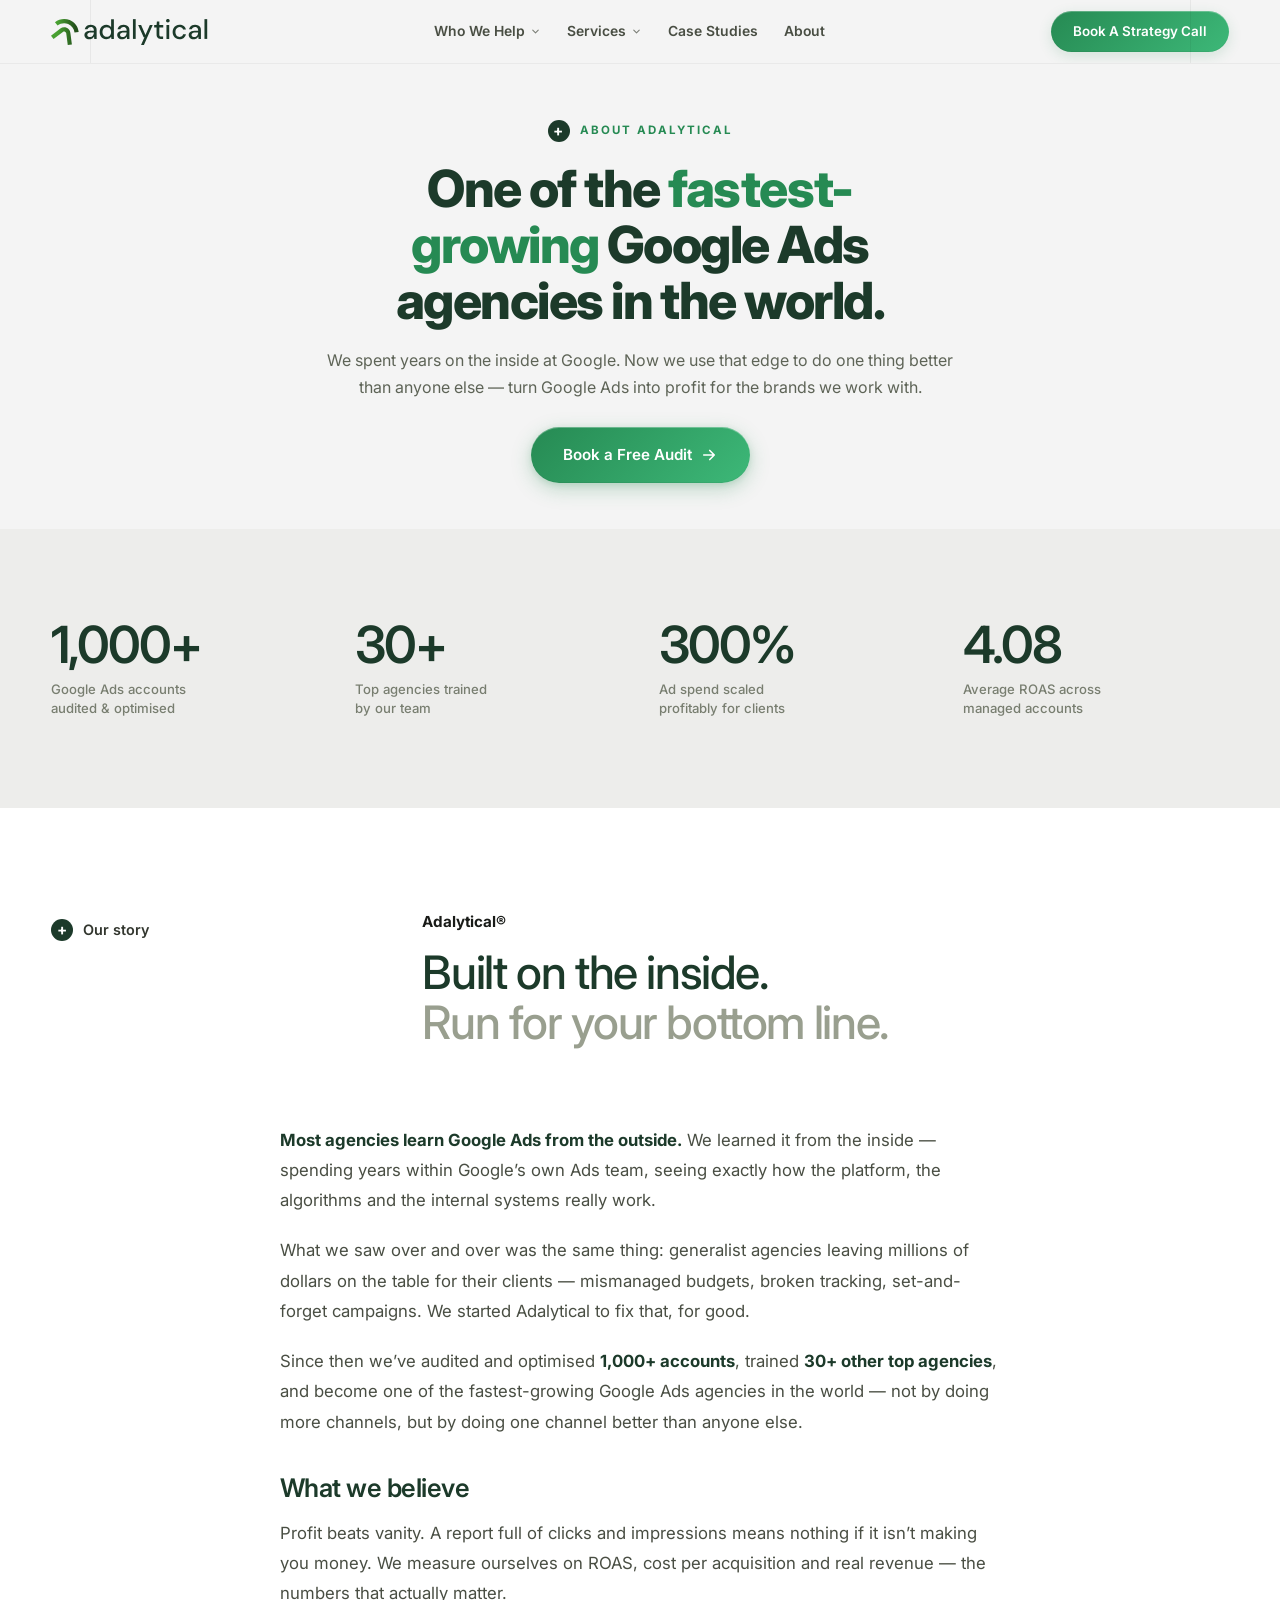
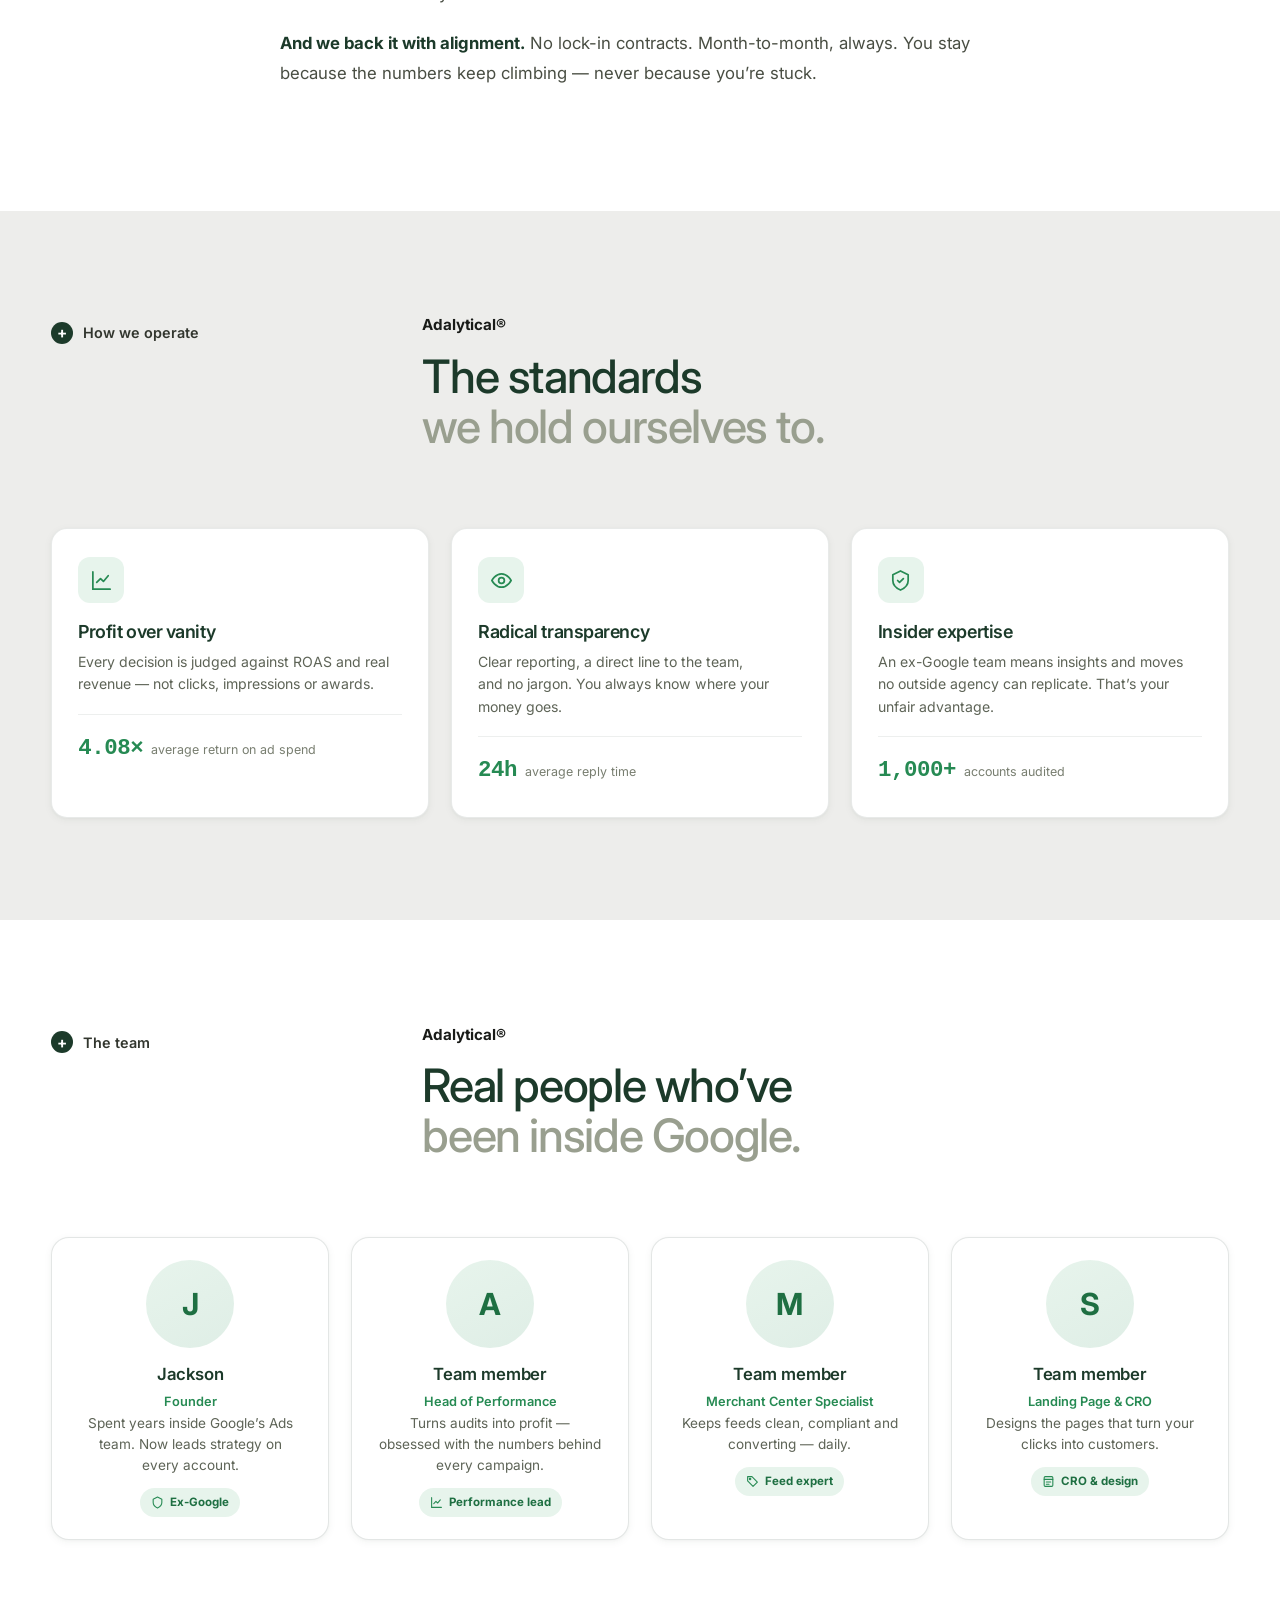
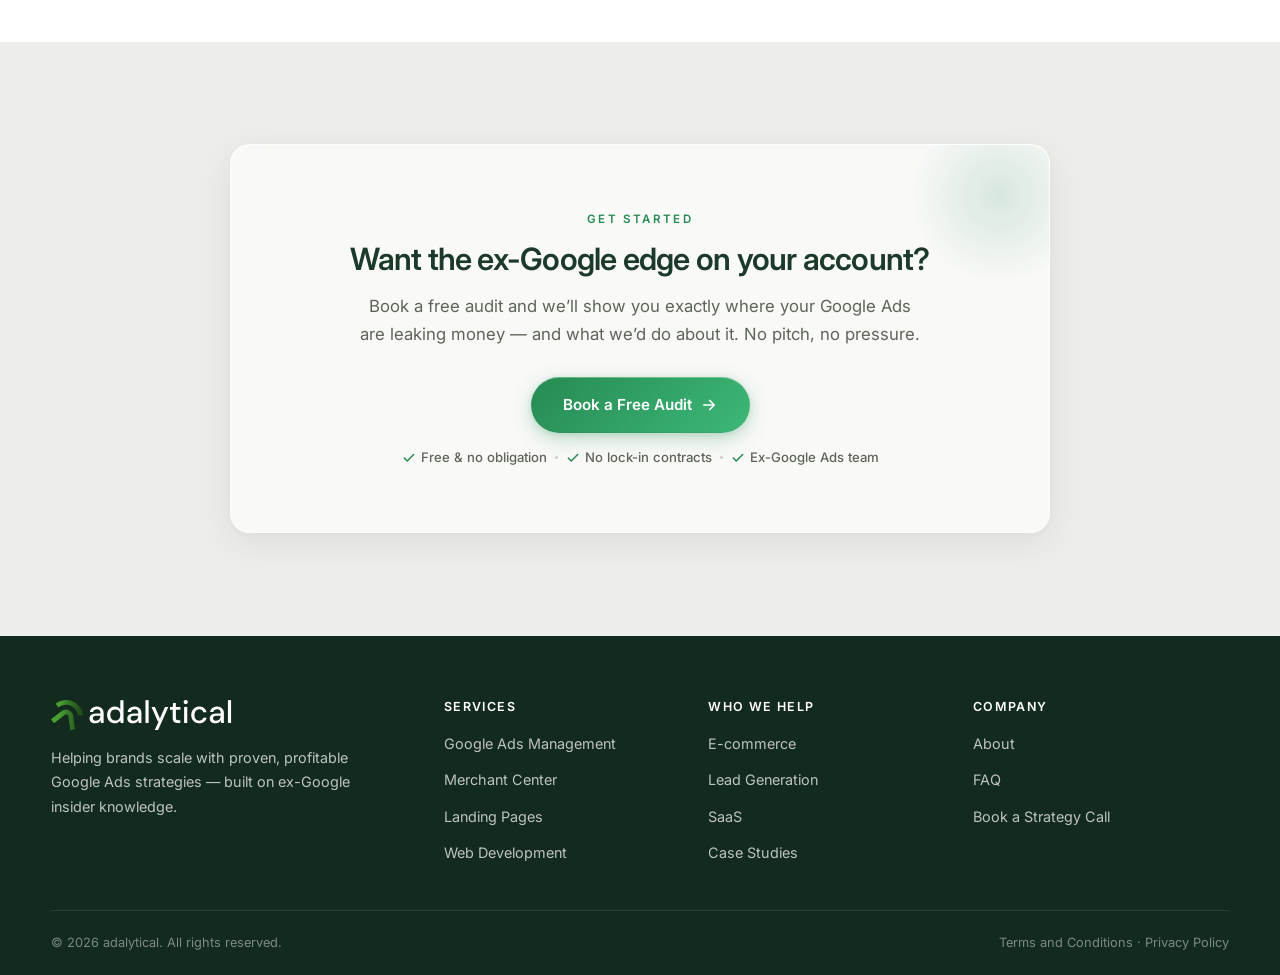
==== commit 260b3edd: "Extend section rhythm to subpages (about + industry pages); broaden deeper-grey rule for consistency" ====
--- a/about.html
+++ b/about.html
@@ -115,7 +115,7 @@
 </section>
 
 <!-- ============ STORY ============ -->
-<section class="sec sec-cream rvsec">
+<section class="sec sec-cream sec-w rvsec">
   <div class="ctr">
     <div class="shead">
       <span class="shead-chip rv"><span class="chip-plus">+</span> Our story</span>
@@ -169,7 +169,7 @@
 </section>
 
 <!-- ============ TEAM ============ -->
-<section class="sec sec-cream rvsec" id="team">
+<section class="sec sec-cream sec-w rvsec" id="team">
   <div class="ctr">
     <div class="shead">
       <span class="shead-chip rv"><span class="chip-plus">+</span> The team</span>
--- a/assets/site.css
+++ b/assets/site.css
@@ -31,6 +31,9 @@
 html{scroll-behavior:smooth}
 body{font-family:'Inter',-apple-system,BlinkMacSystemFont,'Segoe UI',sans-serif;color:var(--g800);-webkit-font-smoothing:antialiased;overflow-x:hidden;background:var(--cream);min-height:100vh;line-height:1.6}
 h1,h2,h3,h4,h5{color:var(--forest);letter-spacing:-.025em;font-weight:600;line-height:1.2}
+/* balance display headings so they never orphan a single word on its own line */
+h1,h2,.shead-t,.csp-hero h1,.svc-copy h2,.cta-card h2,.hero-copy h1{text-wrap:balance}
+p,.hero-sub,li{text-wrap:pretty}
 a{color:inherit;text-decoration:none}
 img,svg{max-width:100%;display:block}
 .ctr{max-width:var(--ctr-max);margin:0 auto;padding:0 clamp(22px,4vw,64px)}
@@ -458,8 +461,9 @@
 .footer-bottom{padding:22px 0;font-size:.8rem;color:rgba(255,255,255,.45);display:flex;justify-content:space-between;flex-wrap:wrap;gap:10px}
 
 /* ================ FLOATING CTA ================ */
-.float-cta{position:fixed;bottom:22px;right:22px;z-index:90;opacity:0;visibility:hidden;transform:translateY(20px);transition:all .3s ease}
-.float-cta.show{opacity:1;visibility:visible;transform:translateY(0)}
+.float-cta{position:fixed;bottom:22px;right:22px;z-index:95;opacity:0;pointer-events:none;transform:translateY(14px);transition:opacity .3s ease,transform .3s ease}
+.float-cta.show{opacity:1;pointer-events:auto;transform:none}
+@media(max-width:560px){.float-cta{bottom:16px;right:16px}.float-btn{padding:13px 20px;font-size:.86rem}}
 .float-btn{display:inline-flex;align-items:center;gap:9px;background:linear-gradient(135deg,var(--brand),var(--brand-2));color:#fff;padding:14px 22px;border-radius:50px;font-weight:600;font-size:.9rem;box-shadow:0 8px 26px rgba(38,138,83,.38),inset 0 1px 0 rgba(255,255,255,.2);transition:all .3s}
 .float-btn:hover{transform:translateY(-2px);box-shadow:0 12px 34px rgba(38,138,83,.46)}
 .float-btn svg{width:18px;height:18px}
--- a/assets/lp.css
+++ b/assets/lp.css
@@ -225,3 +225,10 @@
 .csx-more{display:inline-flex;align-items:center;gap:6px;margin-top:14px;font-size:.85rem;font-weight:700;color:var(--brand)}
 .csx-more svg{width:15px;height:15px}
 @media(max-width:720px){.cs-index{grid-template-columns:1fr}}
+
+/* ---- SECTION RHYTHM: alternate white/grey to break the block-after-block feel ---- */
+.sec-w{background:#fff}
+/* deepen the non-white sections a touch so the alternation clearly reads (home + subpages) */
+.sec-cream:not(.sec-w){background:#ededeb}
+/* give card grids a touch more definition when they sit on white */
+.sec-w .pcard,.sec-w .cf-fc,.sec-w .cf-ic,.sec-w .team-card{border-color:rgba(30,55,40,.12)}
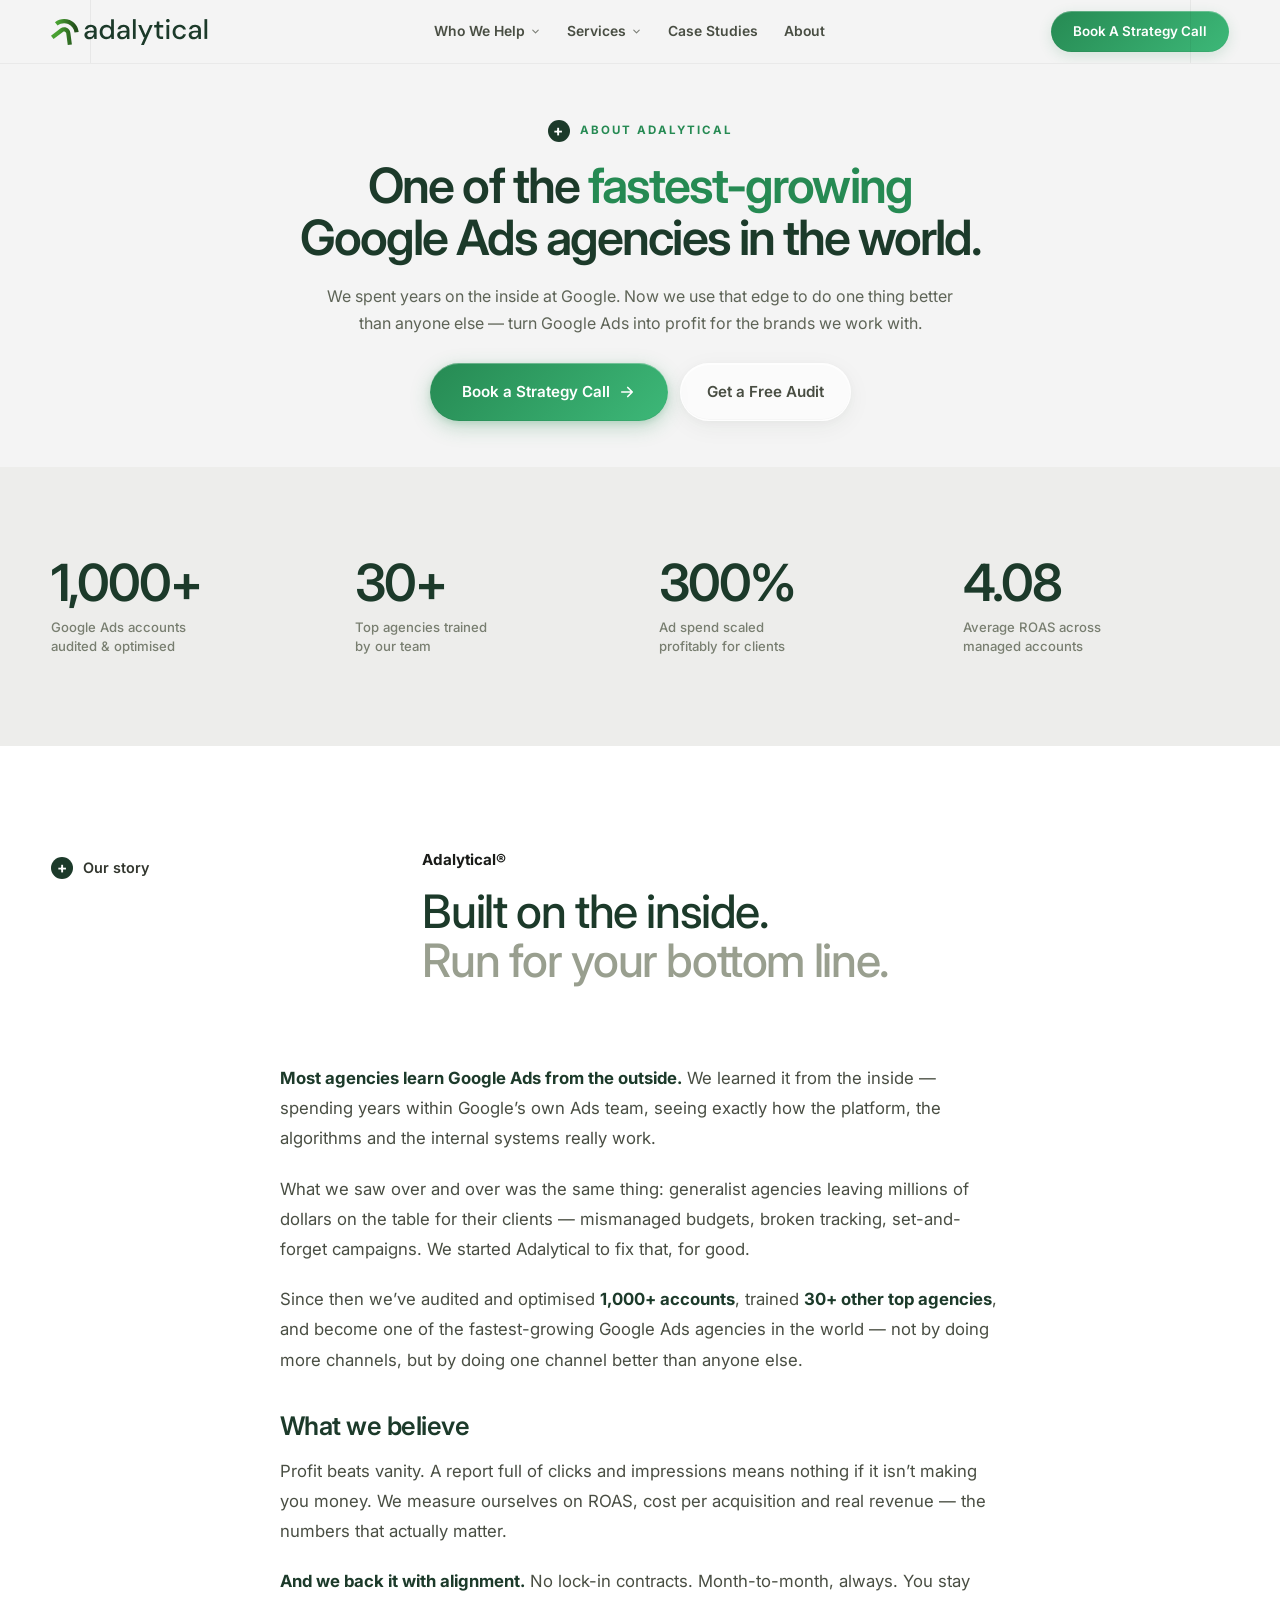
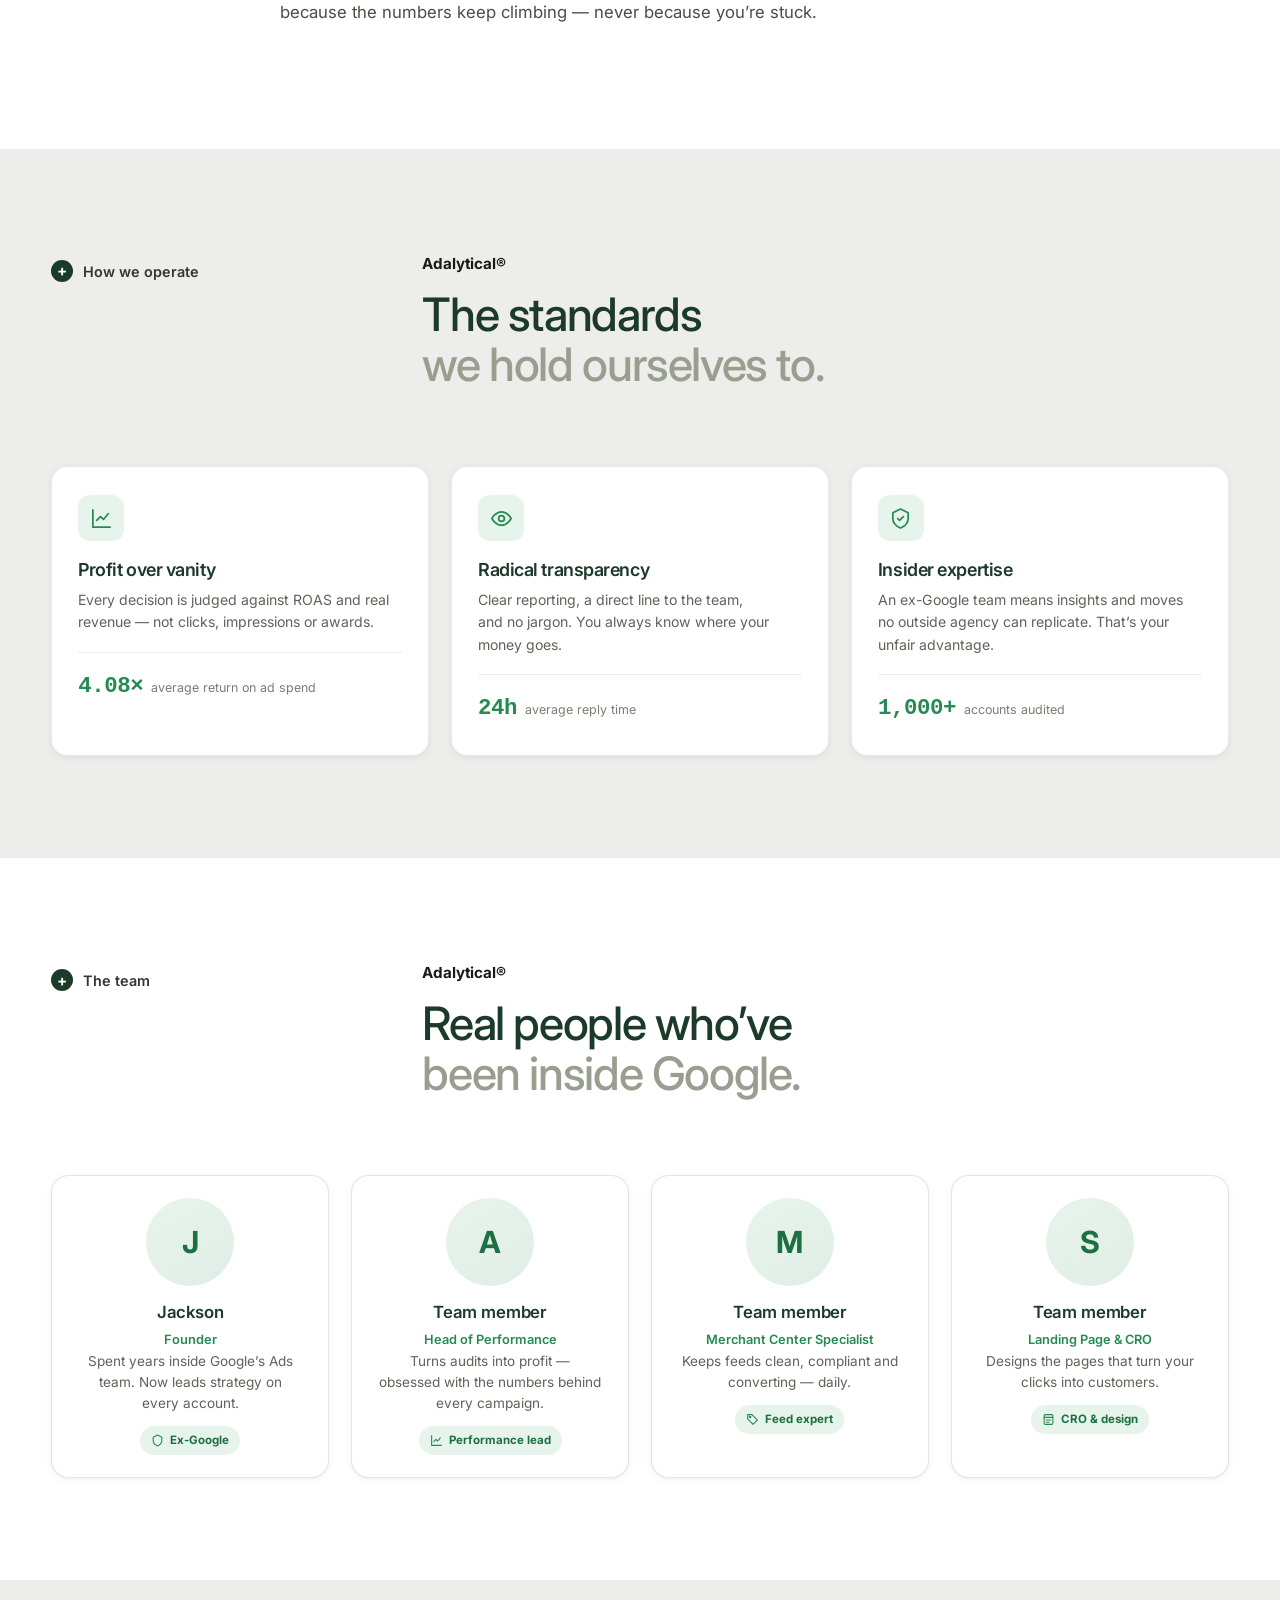
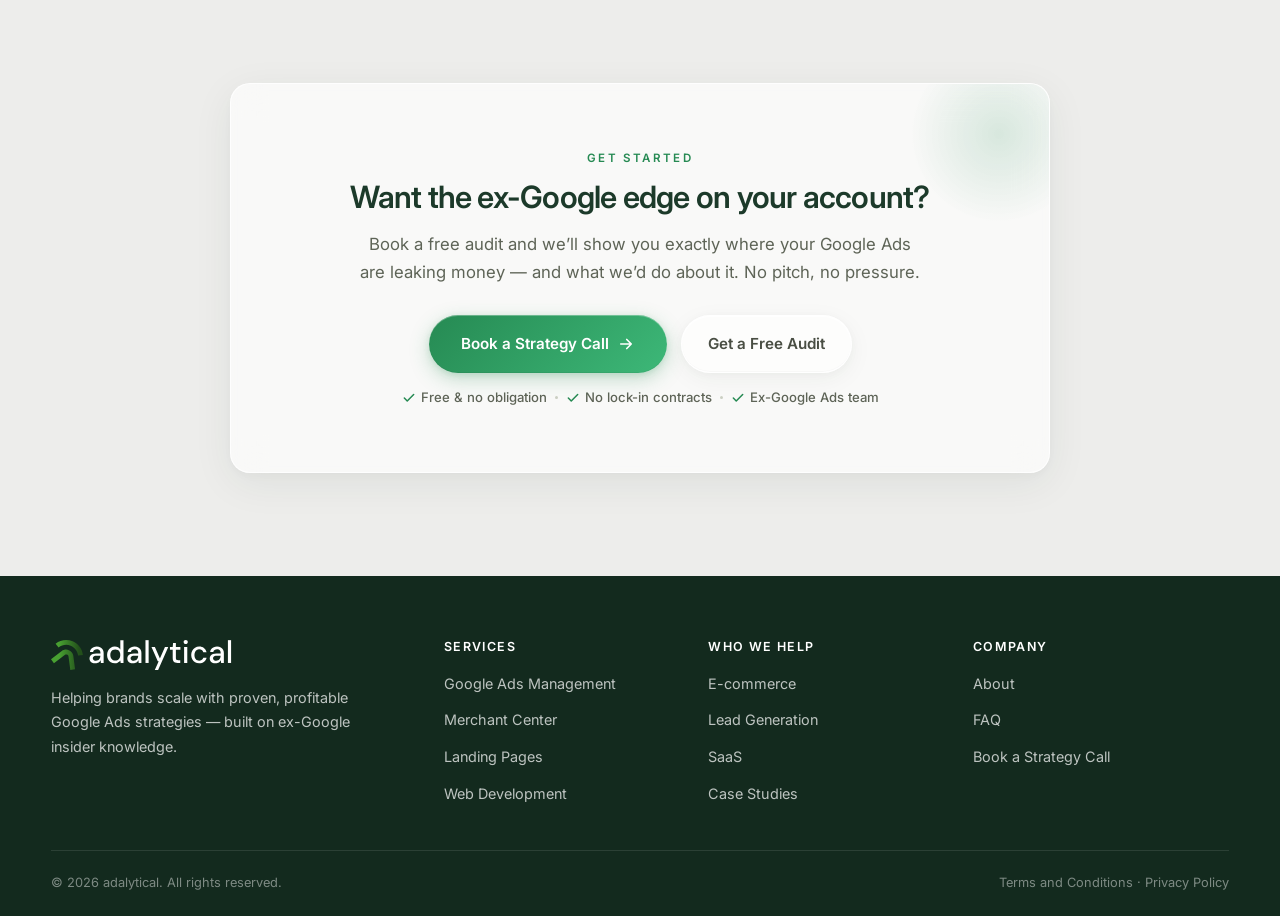
==== commit 4d3dcf2a: "Fix CTA hierarchy: Book a Strategy Call is primary everywhere, Get a Free Audit is secondary (hero +" ====
--- a/about.html
+++ b/about.html
@@ -30,22 +30,22 @@
               <h4><a href="ecommerce.html">E-commerce</a></h4>
               <a href="services.html#google-ads"><svg viewBox="0 0 24 24" fill="none" stroke="currentColor" stroke-width="2"><circle cx="12" cy="12" r="9"/><circle cx="12" cy="12" r="4.5"/><circle cx="12" cy="12" r="1" fill="currentColor" stroke="none"/></svg> Google Ads</a>
               <a href="services.html#merchant-center"><svg viewBox="0 0 24 24" fill="none" stroke="currentColor" stroke-width="2"><path d="M3 3h8l10 10-8 8L3 11V3z" stroke-linejoin="round"/><circle cx="7.5" cy="7.5" r="1.4"/></svg> Merchant Center</a>
-              <a href="services.html#landing-pages"><svg viewBox="0 0 24 24" fill="none" stroke="currentColor" stroke-width="2"><rect x="4" y="3" width="16" height="18" rx="2"/><path d="M4 8h16M8 13h8M8 17h5" stroke-linecap="round"/></svg> Landing Pages</a>
-              <a href="services.html#web-development"><svg viewBox="0 0 24 24" fill="none" stroke="currentColor" stroke-width="2"><path d="M9 8l-4 4 4 4M15 8l4 4-4 4" stroke-linecap="round" stroke-linejoin="round"/></svg> Web Development</a>
+              <a href="landing-pages.html"><svg viewBox="0 0 24 24" fill="none" stroke="currentColor" stroke-width="2"><rect x="4" y="3" width="16" height="18" rx="2"/><path d="M4 8h16M8 13h8M8 17h5" stroke-linecap="round"/></svg> Landing Pages</a>
+              <a href="web-development.html"><svg viewBox="0 0 24 24" fill="none" stroke="currentColor" stroke-width="2"><path d="M9 8l-4 4 4 4M15 8l4 4-4 4" stroke-linecap="round" stroke-linejoin="round"/></svg> Web Development</a>
             </div>
             <div class="mega-col">
               <h4><a href="lead-generation.html">Lead Generation</a></h4>
               <a href="services.html#google-ads"><svg viewBox="0 0 24 24" fill="none" stroke="currentColor" stroke-width="2"><circle cx="12" cy="12" r="9"/><circle cx="12" cy="12" r="4.5"/><circle cx="12" cy="12" r="1" fill="currentColor" stroke="none"/></svg> Google Ads</a>
               <a href="lead-generation.html"><svg viewBox="0 0 24 24" fill="none" stroke="currentColor" stroke-width="2"><path d="M22 16.9v3a2 2 0 0 1-2.2 2 19.8 19.8 0 0 1-8.6-3.1 19.5 19.5 0 0 1-6-6A19.8 19.8 0 0 1 2.1 4.2 2 2 0 0 1 4.1 2h3a2 2 0 0 1 2 1.7c.1 1 .4 1.9.7 2.8a2 2 0 0 1-.5 2.1L8.1 9.9a16 16 0 0 0 6 6l1.3-1.2a2 2 0 0 1 2.1-.5c.9.3 1.8.6 2.8.7a2 2 0 0 1 1.8 2z" stroke-linecap="round" stroke-linejoin="round"/></svg> Call &amp; Form Tracking</a>
-              <a href="services.html#landing-pages"><svg viewBox="0 0 24 24" fill="none" stroke="currentColor" stroke-width="2"><rect x="4" y="3" width="16" height="18" rx="2"/><path d="M4 8h16M8 13h8M8 17h5" stroke-linecap="round"/></svg> Landing Pages</a>
-              <a href="services.html#web-development"><svg viewBox="0 0 24 24" fill="none" stroke="currentColor" stroke-width="2"><path d="M9 8l-4 4 4 4M15 8l4 4-4 4" stroke-linecap="round" stroke-linejoin="round"/></svg> Web Development</a>
+              <a href="landing-pages.html"><svg viewBox="0 0 24 24" fill="none" stroke="currentColor" stroke-width="2"><rect x="4" y="3" width="16" height="18" rx="2"/><path d="M4 8h16M8 13h8M8 17h5" stroke-linecap="round"/></svg> Landing Pages</a>
+              <a href="web-development.html"><svg viewBox="0 0 24 24" fill="none" stroke="currentColor" stroke-width="2"><path d="M9 8l-4 4 4 4M15 8l4 4-4 4" stroke-linecap="round" stroke-linejoin="round"/></svg> Web Development</a>
             </div>
             <div class="mega-col">
               <h4><a href="saas.html">SaaS</a></h4>
               <a href="services.html#google-ads"><svg viewBox="0 0 24 24" fill="none" stroke="currentColor" stroke-width="2"><circle cx="12" cy="12" r="9"/><circle cx="12" cy="12" r="4.5"/><circle cx="12" cy="12" r="1" fill="currentColor" stroke="none"/></svg> Google Ads</a>
               <a href="saas.html"><svg viewBox="0 0 24 24" fill="none" stroke="currentColor" stroke-width="2"><path d="M3 4h18l-7 8v7l-4 2v-9z" stroke-linejoin="round"/></svg> Demo &amp; Trial Funnels</a>
-              <a href="services.html#landing-pages"><svg viewBox="0 0 24 24" fill="none" stroke="currentColor" stroke-width="2"><rect x="4" y="3" width="16" height="18" rx="2"/><path d="M4 8h16M8 13h8M8 17h5" stroke-linecap="round"/></svg> Landing Pages</a>
-              <a href="services.html#web-development"><svg viewBox="0 0 24 24" fill="none" stroke="currentColor" stroke-width="2"><path d="M9 8l-4 4 4 4M15 8l4 4-4 4" stroke-linecap="round" stroke-linejoin="round"/></svg> Web Development</a>
+              <a href="landing-pages.html"><svg viewBox="0 0 24 24" fill="none" stroke="currentColor" stroke-width="2"><rect x="4" y="3" width="16" height="18" rx="2"/><path d="M4 8h16M8 13h8M8 17h5" stroke-linecap="round"/></svg> Landing Pages</a>
+              <a href="web-development.html"><svg viewBox="0 0 24 24" fill="none" stroke="currentColor" stroke-width="2"><path d="M9 8l-4 4 4 4M15 8l4 4-4 4" stroke-linecap="round" stroke-linejoin="round"/></svg> Web Development</a>
             </div>
             <div class="mega-feat">
               <div>
@@ -62,8 +62,8 @@
         <div class="drop">
           <a href="services.html#google-ads"><strong>Google Ads Management</strong><span>Full-funnel systems built to convert</span></a>
           <a href="services.html#merchant-center"><strong>Merchant Center Optimisation</strong><span>Daily feed optimisation &amp; fixes</span></a>
-          <a href="services.html#landing-pages"><strong>Landing Page Design</strong><span>CRO-first, built to sell</span></a>
-          <a href="services.html#web-development"><strong>Web Development</strong><span>Custom sites &amp; conversion-led builds</span></a>
+          <a href="landing-pages.html"><strong>Landing Page Design</strong><span>CRO-first, built to sell</span></a>
+          <a href="web-development.html"><strong>Web Development</strong><span>Custom sites &amp; conversion-led builds</span></a>
         </div>
       </li>
       <li><a href="case-studies.html">Case Studies</a></li>
@@ -98,7 +98,7 @@
     <span class="csp-eyebrow rv"><span class="chip-plus">+</span> About Adalytical</span>
     <h1 class="rv">One of the <span class="accent">fastest-growing</span> Google Ads agencies in the world.</h1>
     <p class="rv">We spent years on the inside at Google. Now we use that edge to do one thing better than anyone else — turn Google Ads into profit for the brands we work with.</p>
-    <div class="rv" style="margin-top:26px"><a href="index.html#book" class="btn-p">Book a Free Audit <svg viewBox="0 0 24 24" fill="none" stroke="currentColor" stroke-width="2.2" width="18" height="18"><path d="M5 12h14M13 6l6 6-6 6" stroke-linecap="round" stroke-linejoin="round"/></svg></a></div>
+    <div class="csp-cta rv"><a href="index.html#book" class="btn-p">Book a Strategy Call <svg viewBox="0 0 24 24" fill="none" stroke="currentColor" stroke-width="2.2" width="18" height="18"><path d="M5 12h14M13 6l6 6-6 6" stroke-linecap="round" stroke-linejoin="round"/></svg></a><a href="index.html#book" class="btn-s">Get a Free Audit</a></div>
   </div>
 </div>
 
@@ -219,9 +219,7 @@
       <span class="sec-tag">Get started</span>
       <h2>Want the ex-Google edge on your account?</h2>
       <p>Book a free audit and we’ll show you exactly where your Google Ads are leaking money — and what we’d do about it. No pitch, no pressure.</p>
-      <div class="cta-btns">
-        <a href="index.html#book" class="btn-p">Book a Free Audit <svg viewBox="0 0 24 24" fill="none" stroke="currentColor" stroke-width="2.2" width="18" height="18"><path d="M5 12h14M13 6l6 6-6 6" stroke-linecap="round" stroke-linejoin="round"/></svg></a>
-      </div>
+      <div class="cta-btns"><a href="index.html#book" class="btn-p">Book a Strategy Call <svg viewBox="0 0 24 24" fill="none" stroke="currentColor" stroke-width="2.2" width="18" height="18"><path d="M5 12h14M13 6l6 6-6 6" stroke-linecap="round" stroke-linejoin="round"/></svg></a><a href="index.html#book" class="btn-s">Get a Free Audit</a></div>
       <div class="cta-micro" style="justify-content:center">
         <span class="cm-i"><svg viewBox="0 0 24 24" fill="none" stroke="currentColor" stroke-width="2.6"><path d="M20 6 9 17l-5-5" stroke-linecap="round" stroke-linejoin="round"/></svg>Free &amp; no obligation</span>
         <span class="cm-sep"></span>
@@ -246,8 +244,8 @@
         <ul class="footer-links">
           <li><a href="services.html#google-ads">Google Ads Management</a></li>
           <li><a href="services.html#merchant-center">Merchant Center</a></li>
-          <li><a href="services.html#landing-pages">Landing Pages</a></li>
-          <li><a href="services.html#web-development">Web Development</a></li>
+          <li><a href="landing-pages.html">Landing Pages</a></li>
+          <li><a href="web-development.html">Web Development</a></li>
         </ul>
       </div>
       <div>
--- a/assets/pages.css
+++ b/assets/pages.css
@@ -38,7 +38,7 @@
 .csp{padding:118px 0 0;background:var(--cream)}
 .csp-hero{max-width:820px;margin:0 auto;text-align:center;padding:0 clamp(22px,4vw,64px) clamp(30px,4vw,46px)}
 .csp-eyebrow{display:inline-flex;align-items:center;gap:8px;font-size:.72rem;font-weight:700;text-transform:uppercase;letter-spacing:2px;color:var(--brand);margin-bottom:18px}
-.csp-hero h1{font-size:clamp(2rem,4vw,3.3rem);font-weight:800;letter-spacing:-.03em;line-height:1.1;color:var(--forest);margin-bottom:18px}
+.csp-hero h1{font-size:clamp(2.1rem,3.8vw,3.6rem);font-weight:600;letter-spacing:-.04em;line-height:1.08;color:var(--forest);margin-bottom:18px}
 .csp-hero h1 .accent{color:var(--brand)}
 .csp-hero p{font-size:clamp(1rem,1.2vw,1.18rem);color:var(--g600);line-height:1.7;max-width:640px;margin:0 auto}
 /* featured video */
--- a/assets/lp.css
+++ b/assets/lp.css
@@ -232,3 +232,48 @@
 .sec-cream:not(.sec-w){background:#ededeb}
 /* give card grids a touch more definition when they sit on white */
 .sec-w .pcard,.sec-w .cf-fc,.sec-w .cf-ic,.sec-w .team-card{border-color:rgba(30,55,40,.12)}
+
+/* ============================================================
+   SERVICE + INDUSTRY PAGE COMPONENTS (megaphone/bambrick/hustle-inspired)
+   ============================================================ */
+/* problem / agitation cards */
+.cf-prob{display:grid;grid-template-columns:repeat(3,1fr);gap:clamp(16px,2vw,22px);margin-top:clamp(30px,4vw,46px)}
+.cf-pc{border:1px solid rgba(30,55,40,.1);border-radius:16px;padding:26px 24px;background:#fff;box-shadow:var(--shadow-s)}
+.cf-pc-ico{width:44px;height:44px;border-radius:12px;background:#f7ece8;display:flex;align-items:center;justify-content:center;margin-bottom:16px}
+.cf-pc-ico svg{width:22px;height:22px;color:#c2603f;stroke-width:2}
+.cf-pc h4{font-size:1.05rem;color:var(--forest);margin-bottom:8px;letter-spacing:-.01em}
+.cf-pc p{font-size:.88rem;color:var(--g600);line-height:1.6}
+@media(max-width:820px){.cf-prob{grid-template-columns:1fr}.cf-pc{max-width:460px;margin:0 auto;width:100%}}
+
+/* industries-served tile grid */
+.cf-verts{display:grid;grid-template-columns:repeat(4,1fr);gap:clamp(10px,1.2vw,14px);margin-top:clamp(28px,4vw,44px)}
+.cf-vert{display:flex;align-items:center;gap:11px;padding:15px 16px;border:1px solid rgba(30,55,40,.1);border-radius:12px;background:#fff;box-shadow:var(--shadow-s);transition:transform .25s var(--ease),box-shadow .25s var(--ease)}
+.cf-vert:hover{transform:translateY(-2px);box-shadow:var(--shadow)}
+.cf-vert svg{width:20px;height:20px;color:var(--brand);flex-shrink:0;stroke-width:1.8}
+.cf-vert span{font-weight:600;font-size:.9rem;color:var(--forest);letter-spacing:-.01em}
+@media(max-width:820px){.cf-verts{grid-template-columns:1fr 1fr}}
+@media(max-width:440px){.cf-verts{grid-template-columns:1fr}}
+
+/* detailed case study block (with placeholder support) */
+.cf-case{display:grid;grid-template-columns:.9fr 1.1fr;gap:0;align-items:stretch;margin-top:clamp(30px,4vw,46px);background:#fff;border:1px solid rgba(30,55,40,.1);border-radius:20px;overflow:hidden;box-shadow:var(--shadow-l)}
+.cf-case-img{background:linear-gradient(150deg,#17352a,#0d1f15);display:flex;align-items:center;justify-content:center;position:relative;min-height:280px}
+.cf-case-img img{position:absolute;inset:0;width:100%;height:100%;object-fit:cover}
+.cf-case-ph{color:rgba(255,255,255,.45);font-family:ui-monospace,Menlo,monospace;font-size:.72rem;letter-spacing:.14em;text-transform:uppercase;text-align:center;padding:0 20px}
+.cf-case-body{padding:clamp(28px,3.2vw,44px)}
+.cf-case-tag{font-family:ui-monospace,Menlo,monospace;font-size:.66rem;letter-spacing:1.2px;text-transform:uppercase;color:var(--brand);font-weight:700}
+.cf-case-body h3{font-size:clamp(1.3rem,2vw,1.7rem);color:var(--forest);letter-spacing:-.02em;margin:8px 0 14px}
+.cf-case-body p{font-size:.95rem;color:var(--g600);line-height:1.7;margin-bottom:20px}
+.cf-case-stats{display:flex;gap:clamp(20px,3vw,44px);flex-wrap:wrap;padding-top:20px;border-top:1px solid rgba(30,55,40,.08)}
+.cf-case-stat b{display:block;font-family:ui-monospace,Menlo,monospace;font-size:clamp(1.5rem,2.4vw,2rem);font-weight:700;color:var(--brand);letter-spacing:-.03em;line-height:1}
+.cf-case-stat span{font-size:.74rem;color:var(--g500);margin-top:5px;display:block}
+@media(max-width:760px){.cf-case{grid-template-columns:1fr}.cf-case-img{min-height:200px}}
+
+/* big-number social-proof strip */
+.cf-bignum{text-align:center;max-width:760px;margin:0 auto}
+.cf-bignum .bn{font-family:ui-monospace,Menlo,monospace;font-size:clamp(3rem,7vw,5.5rem);font-weight:700;letter-spacing:-.04em;color:var(--forest);line-height:1}
+.cf-bignum .bn .accent{color:var(--brand)}
+.cf-bignum p{font-size:1.05rem;color:var(--g600);line-height:1.7;margin-top:14px}
+
+/* ---- subpage hero button group (primary call + secondary audit) ---- */
+.csp-cta{display:flex;gap:12px;flex-wrap:wrap;justify-content:center;margin-top:26px}
+@media(max-width:520px){.csp-cta{flex-direction:column;align-items:stretch}.csp-cta .btn-p,.csp-cta .btn-s{width:100%;justify-content:center}}
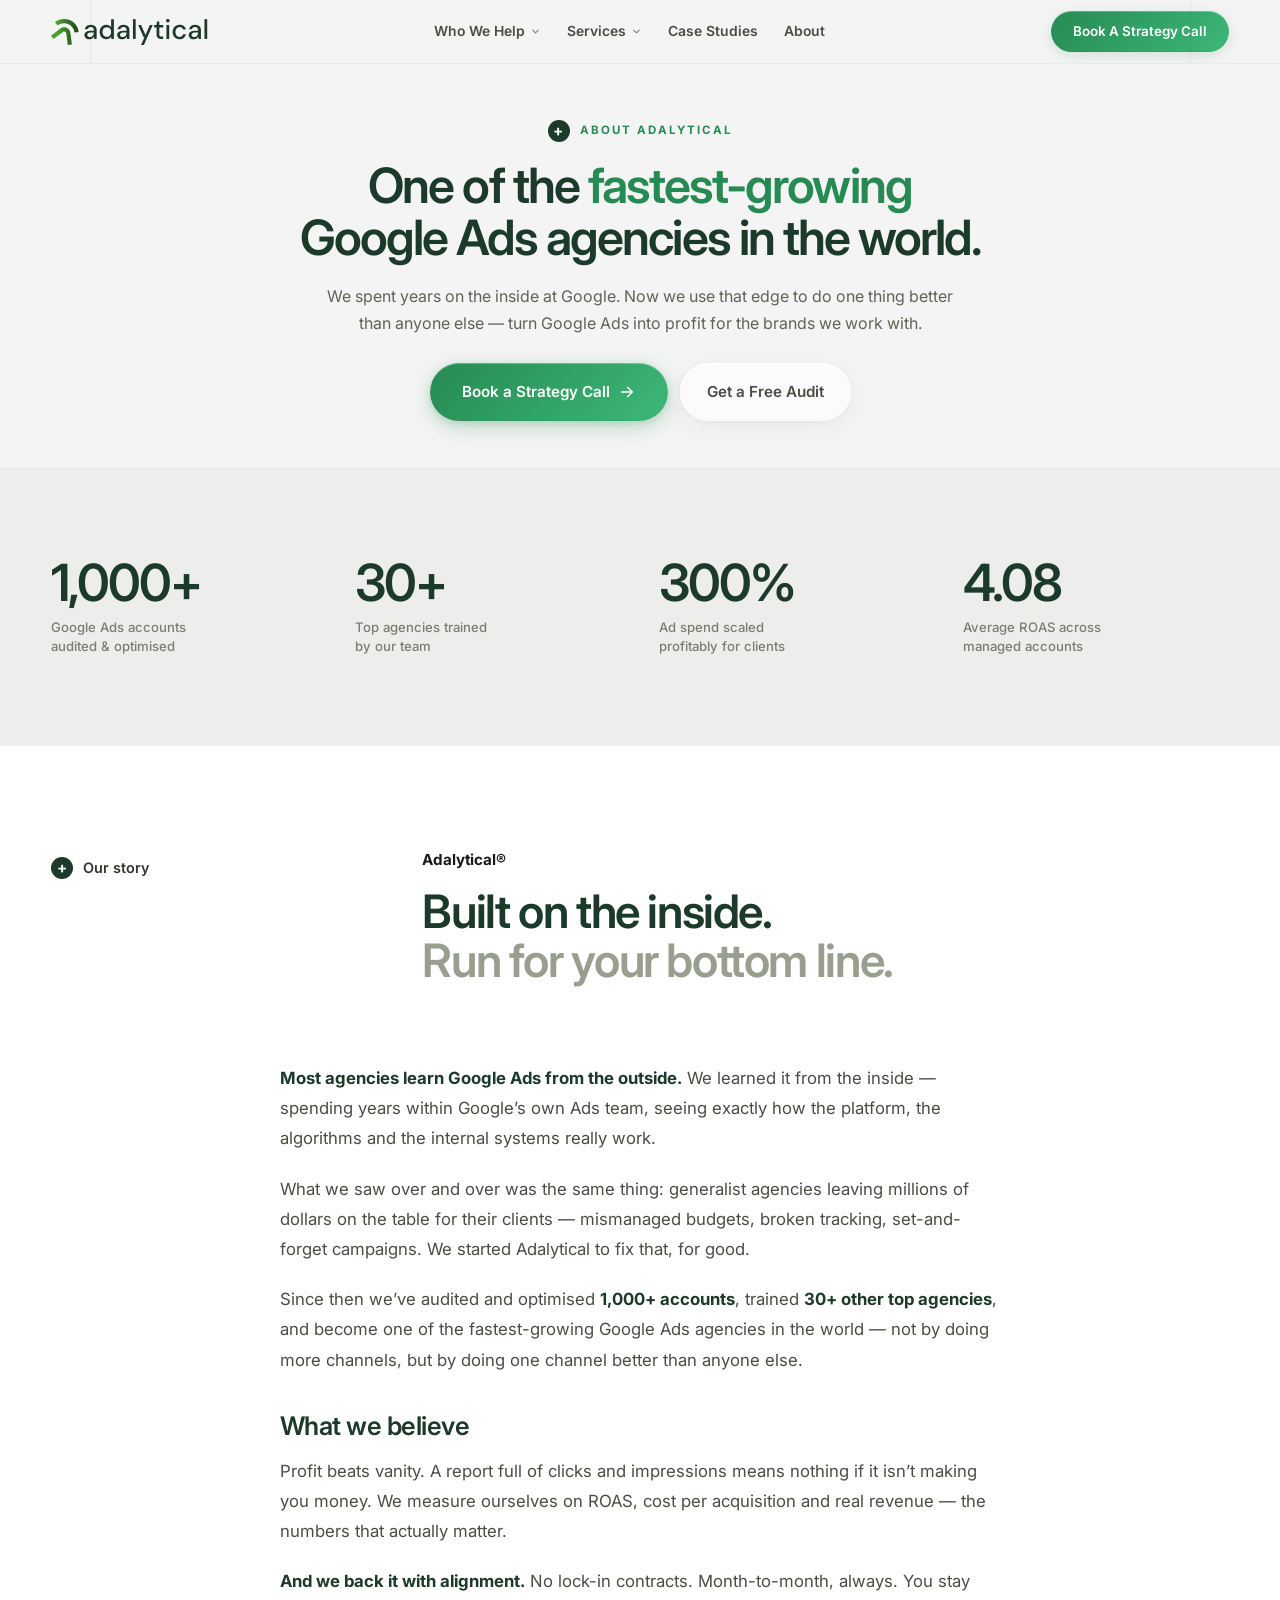
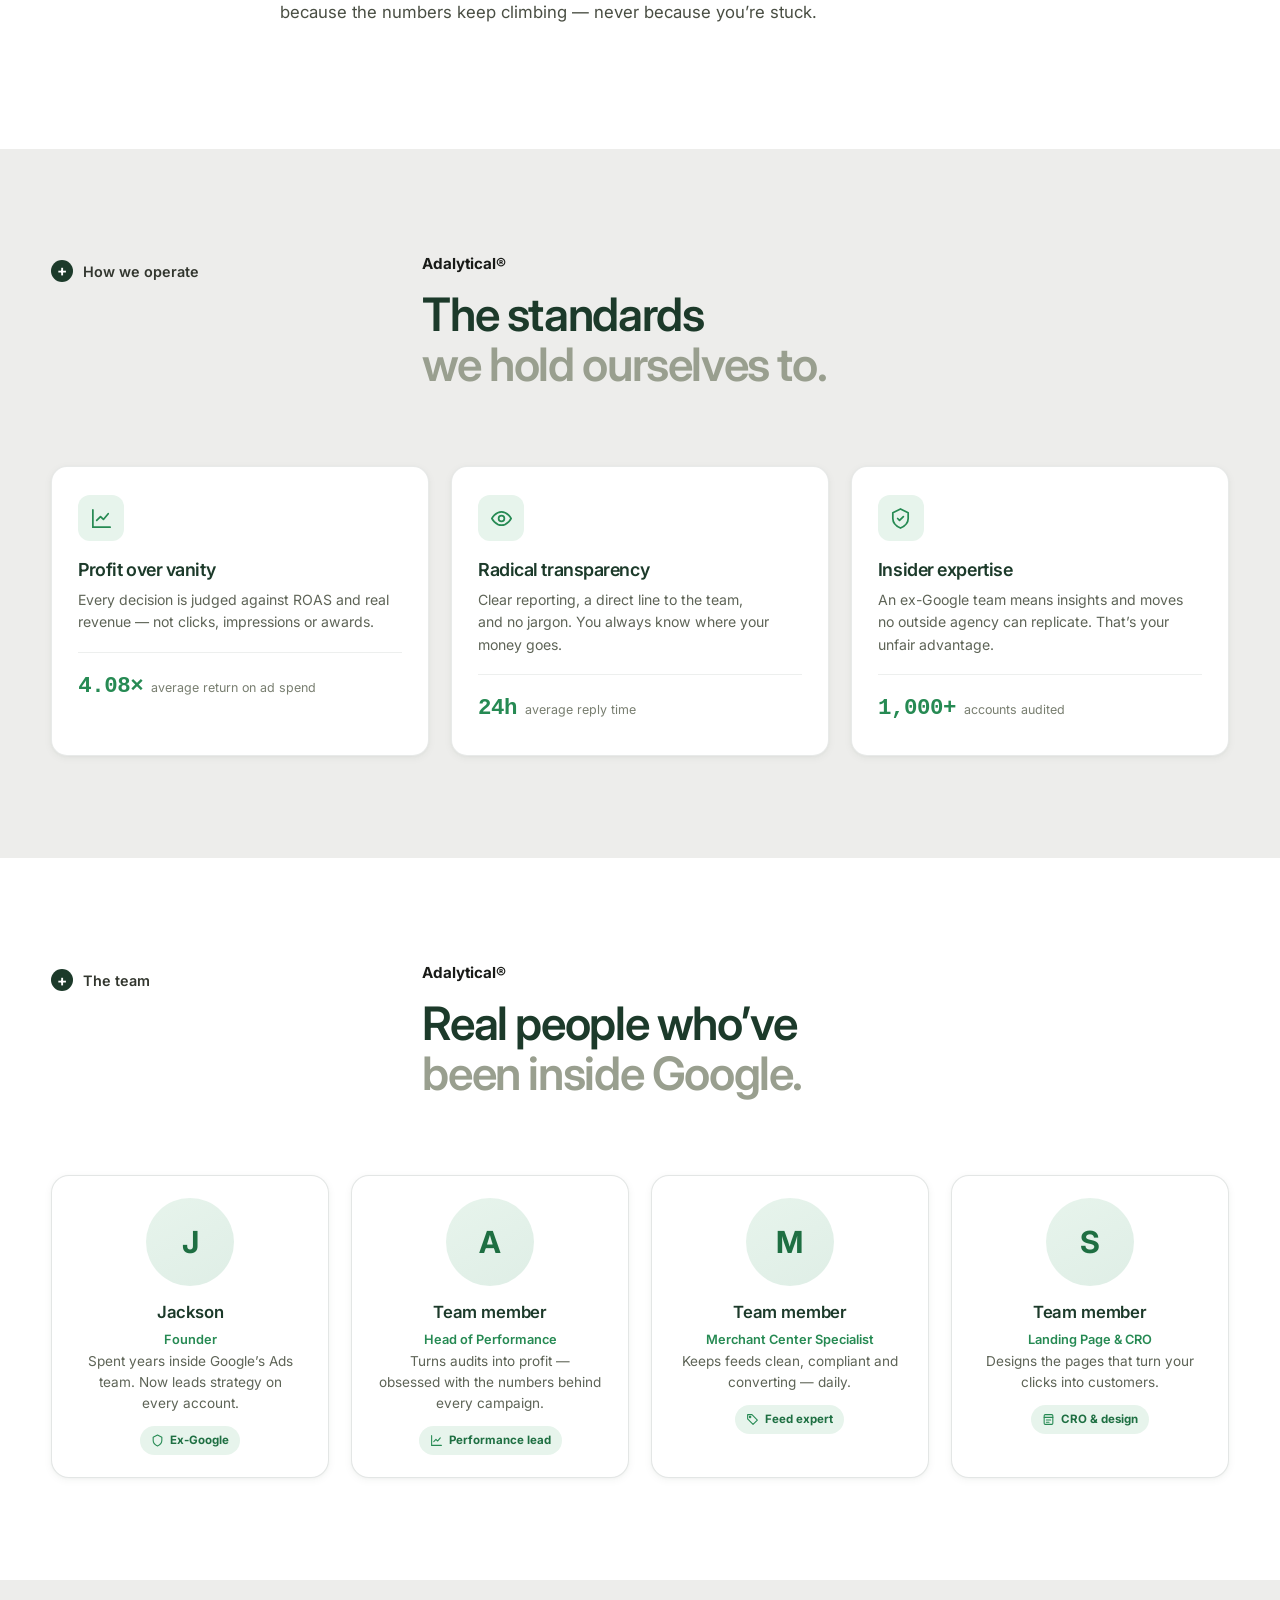
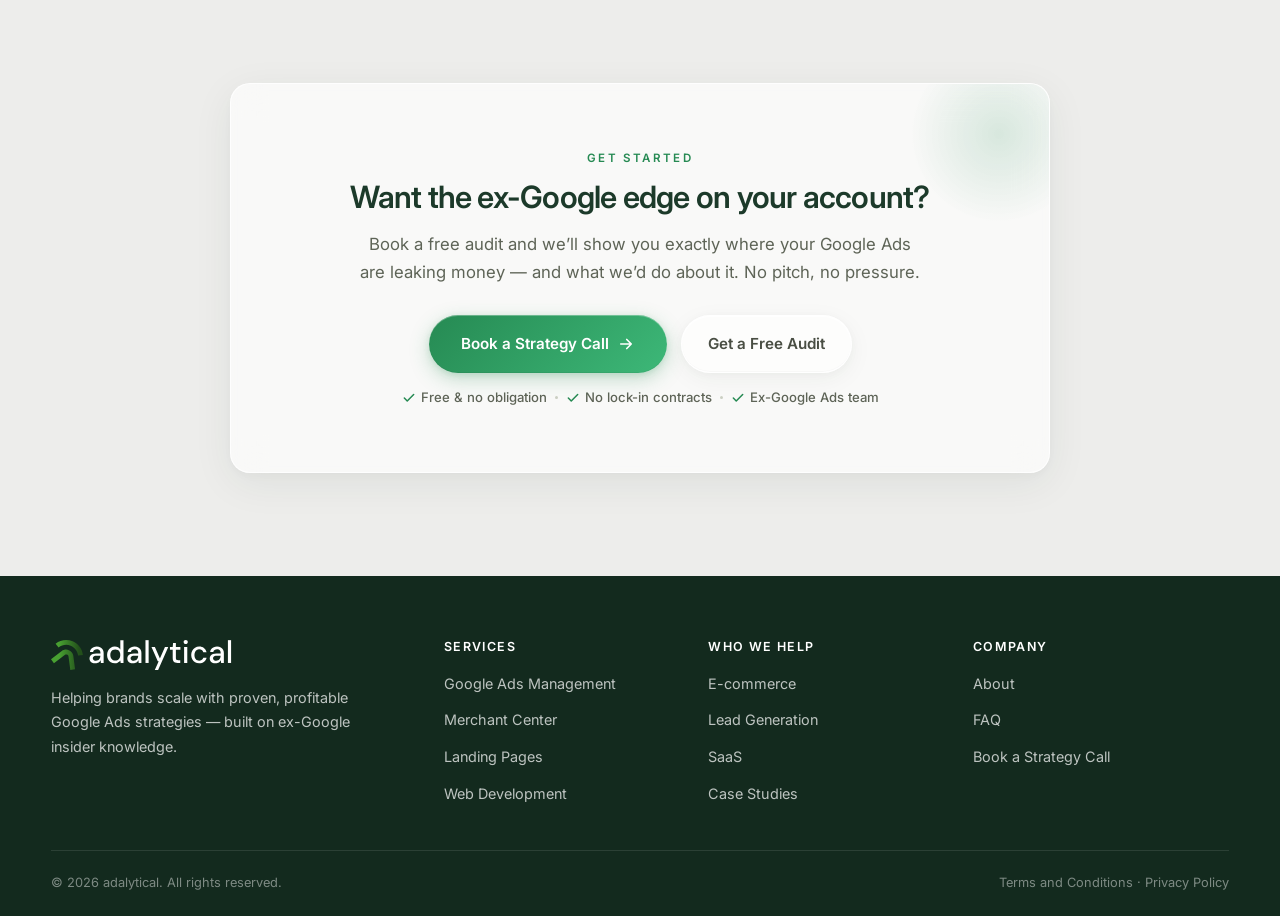
==== commit 0e4863ca: "Fuse lead-gen & SaaS into self-contained pages; deep-link mega-menu per audience Co-Authored-By: Cla" ====
--- a/about.html
+++ b/about.html
@@ -28,22 +28,22 @@
           <div class="mega-card">
             <div class="mega-col">
               <h4><a href="ecommerce.html">E-commerce</a></h4>
-              <a href="services.html#google-ads"><svg viewBox="0 0 24 24" fill="none" stroke="currentColor" stroke-width="2"><circle cx="12" cy="12" r="9"/><circle cx="12" cy="12" r="4.5"/><circle cx="12" cy="12" r="1" fill="currentColor" stroke="none"/></svg> Google Ads</a>
-              <a href="services.html#merchant-center"><svg viewBox="0 0 24 24" fill="none" stroke="currentColor" stroke-width="2"><path d="M3 3h8l10 10-8 8L3 11V3z" stroke-linejoin="round"/><circle cx="7.5" cy="7.5" r="1.4"/></svg> Merchant Center</a>
+              <a href="ecommerce.html#google-ads"><svg viewBox="0 0 24 24" fill="none" stroke="currentColor" stroke-width="2"><circle cx="12" cy="12" r="9"/><circle cx="12" cy="12" r="4.5"/><circle cx="12" cy="12" r="1" fill="currentColor" stroke="none"/></svg> Google Ads</a>
+              <a href="ecommerce.html#merchant-center"><svg viewBox="0 0 24 24" fill="none" stroke="currentColor" stroke-width="2"><path d="M3 3h8l10 10-8 8L3 11V3z" stroke-linejoin="round"/><circle cx="7.5" cy="7.5" r="1.4"/></svg> Merchant Center</a>
               <a href="landing-pages.html"><svg viewBox="0 0 24 24" fill="none" stroke="currentColor" stroke-width="2"><rect x="4" y="3" width="16" height="18" rx="2"/><path d="M4 8h16M8 13h8M8 17h5" stroke-linecap="round"/></svg> Landing Pages</a>
               <a href="web-development.html"><svg viewBox="0 0 24 24" fill="none" stroke="currentColor" stroke-width="2"><path d="M9 8l-4 4 4 4M15 8l4 4-4 4" stroke-linecap="round" stroke-linejoin="round"/></svg> Web Development</a>
             </div>
             <div class="mega-col">
               <h4><a href="lead-generation.html">Lead Generation</a></h4>
-              <a href="services.html#google-ads"><svg viewBox="0 0 24 24" fill="none" stroke="currentColor" stroke-width="2"><circle cx="12" cy="12" r="9"/><circle cx="12" cy="12" r="4.5"/><circle cx="12" cy="12" r="1" fill="currentColor" stroke="none"/></svg> Google Ads</a>
-              <a href="lead-generation.html"><svg viewBox="0 0 24 24" fill="none" stroke="currentColor" stroke-width="2"><path d="M22 16.9v3a2 2 0 0 1-2.2 2 19.8 19.8 0 0 1-8.6-3.1 19.5 19.5 0 0 1-6-6A19.8 19.8 0 0 1 2.1 4.2 2 2 0 0 1 4.1 2h3a2 2 0 0 1 2 1.7c.1 1 .4 1.9.7 2.8a2 2 0 0 1-.5 2.1L8.1 9.9a16 16 0 0 0 6 6l1.3-1.2a2 2 0 0 1 2.1-.5c.9.3 1.8.6 2.8.7a2 2 0 0 1 1.8 2z" stroke-linecap="round" stroke-linejoin="round"/></svg> Call &amp; Form Tracking</a>
+              <a href="lead-generation.html#google-ads"><svg viewBox="0 0 24 24" fill="none" stroke="currentColor" stroke-width="2"><circle cx="12" cy="12" r="9"/><circle cx="12" cy="12" r="4.5"/><circle cx="12" cy="12" r="1" fill="currentColor" stroke="none"/></svg> Google Ads</a>
+              <a href="lead-generation.html#call-tracking"><svg viewBox="0 0 24 24" fill="none" stroke="currentColor" stroke-width="2"><path d="M22 16.9v3a2 2 0 0 1-2.2 2 19.8 19.8 0 0 1-8.6-3.1 19.5 19.5 0 0 1-6-6A19.8 19.8 0 0 1 2.1 4.2 2 2 0 0 1 4.1 2h3a2 2 0 0 1 2 1.7c.1 1 .4 1.9.7 2.8a2 2 0 0 1-.5 2.1L8.1 9.9a16 16 0 0 0 6 6l1.3-1.2a2 2 0 0 1 2.1-.5c.9.3 1.8.6 2.8.7a2 2 0 0 1 1.8 2z" stroke-linecap="round" stroke-linejoin="round"/></svg> Call &amp; Form Tracking</a>
               <a href="landing-pages.html"><svg viewBox="0 0 24 24" fill="none" stroke="currentColor" stroke-width="2"><rect x="4" y="3" width="16" height="18" rx="2"/><path d="M4 8h16M8 13h8M8 17h5" stroke-linecap="round"/></svg> Landing Pages</a>
               <a href="web-development.html"><svg viewBox="0 0 24 24" fill="none" stroke="currentColor" stroke-width="2"><path d="M9 8l-4 4 4 4M15 8l4 4-4 4" stroke-linecap="round" stroke-linejoin="round"/></svg> Web Development</a>
             </div>
             <div class="mega-col">
               <h4><a href="saas.html">SaaS</a></h4>
-              <a href="services.html#google-ads"><svg viewBox="0 0 24 24" fill="none" stroke="currentColor" stroke-width="2"><circle cx="12" cy="12" r="9"/><circle cx="12" cy="12" r="4.5"/><circle cx="12" cy="12" r="1" fill="currentColor" stroke="none"/></svg> Google Ads</a>
-              <a href="saas.html"><svg viewBox="0 0 24 24" fill="none" stroke="currentColor" stroke-width="2"><path d="M3 4h18l-7 8v7l-4 2v-9z" stroke-linejoin="round"/></svg> Demo &amp; Trial Funnels</a>
+              <a href="saas.html#google-ads"><svg viewBox="0 0 24 24" fill="none" stroke="currentColor" stroke-width="2"><circle cx="12" cy="12" r="9"/><circle cx="12" cy="12" r="4.5"/><circle cx="12" cy="12" r="1" fill="currentColor" stroke="none"/></svg> Google Ads</a>
+              <a href="saas.html#demo-funnels"><svg viewBox="0 0 24 24" fill="none" stroke="currentColor" stroke-width="2"><path d="M3 4h18l-7 8v7l-4 2v-9z" stroke-linejoin="round"/></svg> Demo &amp; Trial Funnels</a>
               <a href="landing-pages.html"><svg viewBox="0 0 24 24" fill="none" stroke="currentColor" stroke-width="2"><rect x="4" y="3" width="16" height="18" rx="2"/><path d="M4 8h16M8 13h8M8 17h5" stroke-linecap="round"/></svg> Landing Pages</a>
               <a href="web-development.html"><svg viewBox="0 0 24 24" fill="none" stroke="currentColor" stroke-width="2"><path d="M9 8l-4 4 4 4M15 8l4 4-4 4" stroke-linecap="round" stroke-linejoin="round"/></svg> Web Development</a>
             </div>
@@ -78,17 +78,24 @@
 
 <!-- ============ MOBILE DRAWER ============ -->
 <div class="mdrawer">
+  <div class="mdrawer-top">
+    <a href="index.html" class="logo"><img class="logo-img" src="images/adalytical-logo-white.svg" alt="Adalytical"></a>
+    <button class="mdrawer-close" aria-label="Close menu"><svg viewBox="0 0 24 24" fill="none" stroke="currentColor" stroke-width="2"><path d="M18 6 6 18M6 6l12 12" stroke-linecap="round"/></svg></button>
+  </div>
   <ul class="mdrawer-list">
-    <li><a href="index.html">Home</a></li>
-    <li><a href="services.html">Services</a></li>
-    <li><a href="case-studies.html">Case Studies</a></li>
-    <li><a href="ecommerce.html">E-commerce</a></li>
-    <li><a href="lead-generation.html">Lead Generation</a></li>
-    <li><a href="saas.html">SaaS</a></li>
-    <li><a href="about.html">About</a></li>
+    <li><a href="index.html"><span class="mdi"><svg viewBox="0 0 24 24" fill="none" stroke="currentColor"><path d="M4 11l8-6 8 6v9H4z" stroke-linejoin="round"/><path d="M9 20v-6h6v6" stroke-linejoin="round"/></svg></span>Home<svg class="mdc" viewBox="0 0 24 24" fill="none" stroke="currentColor"><path d="M9 6l6 6-6 6" stroke-linecap="round" stroke-linejoin="round"/></svg></a></li>
+    <li><a href="services.html"><span class="mdi"><svg viewBox="0 0 24 24" fill="none" stroke="currentColor"><rect x="3" y="3" width="7" height="7" rx="1.5"/><rect x="14" y="3" width="7" height="7" rx="1.5"/><rect x="3" y="14" width="7" height="7" rx="1.5"/><rect x="14" y="14" width="7" height="7" rx="1.5"/></svg></span>Services<svg class="mdc" viewBox="0 0 24 24" fill="none" stroke="currentColor"><path d="M9 6l6 6-6 6" stroke-linecap="round" stroke-linejoin="round"/></svg></a></li>
+    <li><a href="case-studies.html"><span class="mdi"><svg viewBox="0 0 24 24" fill="none" stroke="currentColor"><path d="M3 3v18h18" stroke-linecap="round"/><path d="M7 14l4-4 3 3 5-6" stroke-linecap="round" stroke-linejoin="round"/></svg></span>Case Studies<svg class="mdc" viewBox="0 0 24 24" fill="none" stroke="currentColor"><path d="M9 6l6 6-6 6" stroke-linecap="round" stroke-linejoin="round"/></svg></a></li>
+    <li><a href="ecommerce.html"><span class="mdi"><svg viewBox="0 0 24 24" fill="none" stroke="currentColor"><path d="M6 6h15l-1.5 9h-12z" stroke-linejoin="round"/><path d="M6 6 5 3H2" stroke-linecap="round"/><circle cx="9" cy="20" r="1.4"/><circle cx="18" cy="20" r="1.4"/></svg></span>E-commerce<svg class="mdc" viewBox="0 0 24 24" fill="none" stroke="currentColor"><path d="M9 6l6 6-6 6" stroke-linecap="round" stroke-linejoin="round"/></svg></a></li>
+    <li><a href="lead-generation.html"><span class="mdi"><svg viewBox="0 0 24 24" fill="none" stroke="currentColor"><path d="M22 16.9v3a2 2 0 0 1-2.2 2 19.8 19.8 0 0 1-8.6-3.1 19.5 19.5 0 0 1-6-6A19.8 19.8 0 0 1 2.1 4.2 2 2 0 0 1 4.1 2h3a2 2 0 0 1 2 1.7c.1 1 .4 1.9.7 2.8a2 2 0 0 1-.5 2.1L8.1 9.9a16 16 0 0 0 6 6l1.3-1.2a2 2 0 0 1 2.1-.5c.9.3 1.8.6 2.8.7a2 2 0 0 1 1.8 2z" stroke-linecap="round" stroke-linejoin="round"/></svg></span>Lead Generation<svg class="mdc" viewBox="0 0 24 24" fill="none" stroke="currentColor"><path d="M9 6l6 6-6 6" stroke-linecap="round" stroke-linejoin="round"/></svg></a></li>
+    <li><a href="saas.html"><span class="mdi"><svg viewBox="0 0 24 24" fill="none" stroke="currentColor"><path d="M9 8l-4 4 4 4M15 8l4 4-4 4" stroke-linecap="round" stroke-linejoin="round"/></svg></span>SaaS<svg class="mdc" viewBox="0 0 24 24" fill="none" stroke="currentColor"><path d="M9 6l6 6-6 6" stroke-linecap="round" stroke-linejoin="round"/></svg></a></li>
+    <li><a href="landing-pages.html"><span class="mdi"><svg viewBox="0 0 24 24" fill="none" stroke="currentColor"><rect x="4" y="3" width="16" height="18" rx="2"/><path d="M4 8h16M8 13h8M8 17h5" stroke-linecap="round"/></svg></span>Landing Pages<svg class="mdc" viewBox="0 0 24 24" fill="none" stroke="currentColor"><path d="M9 6l6 6-6 6" stroke-linecap="round" stroke-linejoin="round"/></svg></a></li>
+    <li><a href="web-development.html"><span class="mdi"><svg viewBox="0 0 24 24" fill="none" stroke="currentColor"><path d="M8 4l-4 8 4 8M16 4l4 8-4 8M13 3l-2 18" stroke-linecap="round" stroke-linejoin="round"/></svg></span>Web Development<svg class="mdc" viewBox="0 0 24 24" fill="none" stroke="currentColor"><path d="M9 6l6 6-6 6" stroke-linecap="round" stroke-linejoin="round"/></svg></a></li>
+    <li><a href="about.html"><span class="mdi"><svg viewBox="0 0 24 24" fill="none" stroke="currentColor"><circle cx="9" cy="8" r="3"/><path d="M3 20c0-3 2.7-5 6-5s6 2 6 5" stroke-linecap="round"/><path d="M16 6a3 3 0 0 1 0 6M21 20c0-2.4-1.4-4-3.4-4.7" stroke-linecap="round"/></svg></span>About<svg class="mdc" viewBox="0 0 24 24" fill="none" stroke="currentColor"><path d="M9 6l6 6-6 6" stroke-linecap="round" stroke-linejoin="round"/></svg></a></li>
   </ul>
   <div class="mdrawer-cta">
     <a href="index.html#book" class="mc-quote">Book A Strategy Call</a>
+    <a href="index.html#book" class="mc-audit">Get a Free Audit</a>
   </div>
 </div>
 
--- a/assets/site.css
+++ b/assets/site.css
@@ -86,7 +86,7 @@
 .nav-r{display:flex;align-items:center;gap:14px}
 .nav-cta{background:linear-gradient(135deg,var(--brand) 0%,var(--brand-2) 100%);color:#fff;padding:10px 22px;border-radius:50px;font-weight:600;font-size:.84rem;transition:all .3s;border:none;cursor:pointer;box-shadow:0 4px 14px var(--brand-glow),inset 0 1px 0 rgba(255,255,255,.25),inset 0 -1px 0 rgba(0,0,0,.05)}
 .nav-cta:hover{transform:translateY(-1px);box-shadow:0 6px 20px rgba(38,138,83,.32),inset 0 1px 0 rgba(255,255,255,.3)}
-.mob-tog{display:none;flex-direction:column;align-items:center;background:none;border:none;cursor:pointer;padding:4px 6px;z-index:201;position:relative}
+.mob-tog{display:none;flex-direction:column;align-items:center;background:none;border:none;cursor:pointer;padding:4px 6px;z-index:99;position:relative}
 .mob-tog .mob-bars{display:flex;flex-direction:column;align-items:flex-end}
 .mob-tog .mob-bars span{display:block;height:2px;width:24px;background:var(--forest);margin:3px 0;border-radius:2px;transition:all .3s}
 .mob-tog .mob-bars span:nth-child(2){width:18px}
@@ -100,13 +100,24 @@
 .mob-tog.open .mob-bars span:nth-child(3){transform:translateY(-5px) rotate(-45deg)}
 
 /* mobile drawer */
-.mdrawer{position:fixed;inset:0;z-index:150;background:rgba(19,42,30,.97);backdrop-filter:blur(20px);-webkit-backdrop-filter:blur(20px);display:flex;flex-direction:column;padding:92px 26px 26px;opacity:0;visibility:hidden;transform:translateY(-12px);transition:all .3s ease;overflow-y:auto}
+.mdrawer{position:fixed;inset:0;z-index:200;background:linear-gradient(165deg,#17352a 0%,#0d1f15 100%);display:flex;flex-direction:column;padding:16px 20px calc(20px + env(safe-area-inset-bottom));opacity:0;visibility:hidden;transform:translateY(-8px);transition:opacity .3s ease,transform .3s ease,visibility .3s;overflow-y:auto}
 .mdrawer.open{opacity:1;visibility:visible;transform:translateY(0)}
-.mdrawer-list{list-style:none;display:flex;flex-direction:column;gap:2px;margin-bottom:24px}
-.mdrawer-list a{display:block;padding:14px 16px;font-size:1.02rem;font-weight:700;color:#fff;border-radius:10px;transition:all .2s}
-.mdrawer-list a:hover{background:rgba(255,255,255,.08)}
+.mdrawer-top{display:flex;align-items:center;justify-content:space-between;padding:6px 4px 18px;margin-bottom:8px;border-bottom:1px solid rgba(255,255,255,.12)}
+.mdrawer-top .logo-img{height:26px;width:auto}
+.mdrawer-close{width:42px;height:42px;border-radius:50%;background:rgba(255,255,255,.08);border:1px solid rgba(255,255,255,.14);display:flex;align-items:center;justify-content:center;cursor:pointer;transition:background .2s}
+.mdrawer-close:hover{background:rgba(255,255,255,.16)}
+.mdrawer-close svg{width:20px;height:20px;color:#fff}
+.mdrawer-list{list-style:none;display:flex;flex-direction:column;margin-bottom:20px}
+.mdrawer-list li{border-bottom:1px solid rgba(255,255,255,.08)}
+.mdrawer-list a{display:flex;align-items:center;gap:14px;padding:15px 4px;font-size:1.02rem;font-weight:600;color:#fff;transition:padding-left .2s,color .2s}
+.mdrawer-list a:hover,.mdrawer-list a:active{padding-left:10px;color:var(--mint)}
+.mdi{width:38px;height:38px;border-radius:11px;background:rgba(255,255,255,.08);display:flex;align-items:center;justify-content:center;flex-shrink:0}
+.mdi svg{width:19px;height:19px;color:var(--mint);stroke-width:1.9}
+.mdc{width:18px;height:18px;margin-left:auto;color:rgba(255,255,255,.32);stroke-width:2;flex-shrink:0}
 .mdrawer-cta{display:flex;flex-direction:column;gap:10px;margin-top:auto}
-.mc-quote{padding:14px;text-align:center;background:linear-gradient(135deg,var(--brand),var(--brand-2));color:#fff;border-radius:50px;font-weight:600;display:block}
+.mc-quote{padding:15px;text-align:center;background:linear-gradient(135deg,var(--brand),var(--brand-2));color:#fff;border-radius:50px;font-weight:700;display:block;box-shadow:0 8px 24px rgba(38,138,83,.32)}
+.mc-audit{padding:15px;text-align:center;background:rgba(255,255,255,.08);border:1px solid rgba(255,255,255,.16);color:#fff;border-radius:50px;font-weight:600;display:block;transition:background .2s}
+.mc-audit:hover{background:rgba(255,255,255,.14)}
 
 /* ================ BUTTONS ================ */
 .btn-p{display:inline-flex;align-items:center;gap:8px;background:linear-gradient(135deg,var(--brand) 0%,var(--brand-2) 100%);color:#fff;padding:16px 32px;border-radius:50px;font-weight:600;font-size:.95rem;border:none;cursor:pointer;font-family:inherit;transition:all .3s;box-shadow:0 6px 20px rgba(38,138,83,.26),0 2px 6px rgba(38,138,83,.15),inset 0 1px 0 rgba(255,255,255,.3),inset 0 -1px 0 rgba(0,0,0,.05)}
@@ -132,7 +143,7 @@
 .chip-plus{width:22px;height:22px;border-radius:50%;background:var(--forest);color:#fff;display:inline-flex;align-items:center;justify-content:center;font-size:.95rem;font-weight:700;line-height:1;flex-shrink:0}
 .chip-plus.lite{background:rgba(255,255,255,.14);color:#fff}
 .shead-brand{display:block;font-size:.95rem;font-weight:700;color:var(--g950);letter-spacing:-.01em;margin-bottom:14px}
-.shead-t{font-size:clamp(2rem,3.6vw,3.3rem);font-weight:500;line-height:1.08;letter-spacing:-.03em;color:var(--forest);margin:0}
+.shead-t{font-size:clamp(2rem,3.6vw,3.3rem);font-weight:600;line-height:1.08;letter-spacing:-.03em;color:var(--forest);margin:0}
 .shead-t .dim{color:var(--g400);display:block}
 
 /* ================ HERO ================ */
@@ -518,3 +529,54 @@
   .cta-btns .btn-p{width:100%;justify-content:center;white-space:nowrap}
   .footer-grid{grid-template-columns:1fr}
 }
+
+/* ================ MULTI-STEP LEAD FORM MODAL ================ */
+.mform-overlay{position:fixed;inset:0;z-index:300;background:rgba(13,31,21,.5);backdrop-filter:blur(6px);-webkit-backdrop-filter:blur(6px);display:flex;align-items:center;justify-content:center;padding:18px;opacity:0;visibility:hidden;transition:opacity .3s ease,visibility .3s;overflow-y:auto}
+.mform-overlay.open{opacity:1;visibility:visible}
+.mform{background:#fff;border-radius:24px;max-width:540px;width:100%;box-shadow:0 30px 90px rgba(8,20,14,.42);position:relative;overflow:hidden;transform:translateY(14px) scale(.98);transition:transform .3s var(--ease);display:flex;flex-direction:column;max-height:calc(100dvh - 36px)}
+.mform-overlay.open .mform{transform:none}
+.mform-head{display:flex;align-items:center;gap:14px;padding:18px 20px 16px;border-bottom:1px solid rgba(30,55,40,.08);flex-shrink:0}
+.mform-brand{font-weight:700;color:var(--forest);font-size:.92rem;letter-spacing:-.01em;white-space:nowrap}
+.mform-progress{flex:1;height:5px;background:var(--g200);border-radius:3px;overflow:hidden}
+.mform-progress i{display:block;height:100%;width:0;background:linear-gradient(90deg,var(--brand),var(--brand-2));border-radius:3px;transition:width .4s var(--ease)}
+.mform-close{width:36px;height:36px;border-radius:50%;border:1px solid rgba(30,55,40,.12);background:#fff;display:flex;align-items:center;justify-content:center;cursor:pointer;color:var(--g600);flex-shrink:0;transition:background .2s}
+.mform-close:hover{background:var(--g100)}
+.mform-close svg{width:18px;height:18px}
+.mform-body{padding:24px 22px 26px;overflow-y:auto}
+.mform-step{display:none}
+.mform-step.active{display:block;animation:mfIn .35s var(--ease)}
+@keyframes mfIn{from{opacity:0;transform:translateX(14px)}to{opacity:1;transform:none}}
+.mform-eyebrow{font-family:ui-monospace,Menlo,monospace;font-size:.68rem;letter-spacing:1.5px;text-transform:uppercase;color:var(--brand);font-weight:700}
+.mform-q{font-size:clamp(1.25rem,2.4vw,1.55rem);color:var(--forest);letter-spacing:-.02em;margin:9px 0 4px;line-height:1.2;font-weight:600}
+.mform-sub{font-size:.92rem;color:var(--g600);line-height:1.5}
+.mform-opts{display:grid;gap:10px;margin-top:20px}
+.mform-opt{display:flex;align-items:center;gap:13px;padding:15px 16px;border:1.5px solid rgba(30,55,40,.14);border-radius:14px;cursor:pointer;font-weight:600;font-size:1rem;color:var(--forest);background:#fff;text-align:left;transition:border-color .2s,background .2s;font-family:inherit}
+.mform-opt:hover{border-color:var(--brand);background:var(--brand-light)}
+.mform-opt.sel{border-color:var(--brand);background:var(--brand-light)}
+.mform-opt .mo-ico{width:34px;height:34px;border-radius:9px;background:var(--brand-light);display:flex;align-items:center;justify-content:center;flex-shrink:0;transition:background .2s}
+.mform-opt:hover .mo-ico,.mform-opt.sel .mo-ico{background:#fff}
+.mform-opt .mo-ico svg{width:17px;height:17px;color:var(--brand);stroke-width:1.9}
+.mform-opt .mo-arrow{margin-left:auto;width:18px;height:18px;color:var(--g300);flex-shrink:0;transition:color .2s}
+.mform-opt:hover .mo-arrow,.mform-opt.sel .mo-arrow{color:var(--brand)}
+.mform-field{margin-top:13px}
+.mform-field label{display:block;font-size:.8rem;font-weight:600;color:var(--g700);margin-bottom:6px}
+.mform-field input,.mform-field select,.mform-field textarea{width:100%;padding:13px 15px;border:1.5px solid rgba(30,55,40,.14);border-radius:12px;font-family:inherit;font-size:.95rem;color:var(--forest);background:#fff;transition:border-color .2s}
+.mform-field input:focus,.mform-field select:focus,.mform-field textarea:focus{outline:none;border-color:var(--brand)}
+.mform-field input.err,.mform-field select.err{border-color:#d9654a}
+.mform-field textarea{resize:vertical;min-height:66px}
+.mform-summary{display:flex;flex-wrap:wrap;gap:8px;margin:16px 0 2px}
+.mform-chip{font-size:.72rem;font-weight:600;color:var(--brand-dark);background:var(--brand-light);border:1px solid rgba(38,138,83,.2);padding:4px 11px;border-radius:50px}
+.mform-actions{display:flex;gap:10px;margin-top:22px;align-items:center}
+.mform-back{background:none;border:none;color:var(--g600);font-weight:600;font-size:.92rem;cursor:pointer;font-family:inherit;padding:10px 4px;display:inline-flex;align-items:center;gap:5px}
+.mform-back:hover{color:var(--forest)}
+.mform-back svg{width:15px;height:15px}
+.mform-submit{margin-left:auto;display:inline-flex;align-items:center;gap:8px;background:linear-gradient(135deg,var(--brand),var(--brand-2));color:#fff;border:none;padding:14px 26px;border-radius:50px;font-weight:700;font-size:.95rem;cursor:pointer;font-family:inherit;box-shadow:0 8px 22px rgba(38,138,83,.28);transition:transform .2s}
+.mform-submit:hover{transform:translateY(-1px)}
+.mform-submit:disabled{opacity:.6;cursor:default;transform:none}
+.mform-submit svg{width:17px;height:17px}
+.mform-succ{text-align:center;padding:14px 0 6px}
+.mform-succ-ic{width:64px;height:64px;border-radius:50%;background:var(--brand-light);display:flex;align-items:center;justify-content:center;margin:0 auto 18px}
+.mform-succ-ic svg{width:32px;height:32px;color:var(--brand);stroke-width:2.6}
+.mform-succ h3{font-size:1.45rem;color:var(--forest);margin-bottom:10px}
+.mform-succ p{font-size:.95rem;color:var(--g600);line-height:1.6;max-width:360px;margin:0 auto 22px}
+@media(max-width:480px){.mform{border-radius:20px}.mform-actions{gap:6px}.mform-submit{padding:14px 20px}}
--- a/assets/pages.css
+++ b/assets/pages.css
@@ -43,7 +43,7 @@
 .csp-hero p{font-size:clamp(1rem,1.2vw,1.18rem);color:var(--g600);line-height:1.7;max-width:640px;margin:0 auto}
 /* featured video */
 .csp-vid{max-width:var(--ctr-max);margin:0 auto;padding:0 clamp(22px,4vw,64px)}
-.vid-panel{position:relative;aspect-ratio:16/9;border-radius:20px;overflow:hidden;background:linear-gradient(150deg,#16261c 0%,#0c1712 55%,#0a120d 100%);box-shadow:var(--shadow-l)}
+.vid-panel{position:relative;aspect-ratio:16/9;border-radius:20px;overflow:hidden;background:linear-gradient(150deg,#17352a 0%,#132a1e 55%,#0d1f15 100%);box-shadow:var(--shadow-l)}
 .vid-panel::before{content:'';position:absolute;inset:0;background:radial-gradient(ellipse 55% 55% at 50% 42%,rgba(38,138,83,.16),transparent 62%);pointer-events:none}
 .vid-panel iframe{position:absolute;inset:0;width:100%;height:100%;border:0}
 .vid-play{position:absolute;top:44%;left:50%;transform:translate(-50%,-50%);width:76px;height:76px;border-radius:50%;background:var(--brand);display:flex;align-items:center;justify-content:center;cursor:pointer;transition:all .3s;box-shadow:0 12px 40px rgba(38,138,83,.5);border:none}
@@ -58,7 +58,7 @@
 /* body: sticky testimonial + prose */
 .csp-body{max-width:var(--ctr-max);margin:0 auto;padding:clamp(46px,6vw,80px) clamp(22px,4vw,64px);display:grid;grid-template-columns:300px 1fr;gap:clamp(36px,5vw,72px);align-items:start}
 .csp-phone{position:sticky;top:96px}
-.phone-frame{position:relative;aspect-ratio:9/19;border-radius:30px;overflow:hidden;background:linear-gradient(160deg,#16261c,#0a120d);box-shadow:var(--shadow-l);border:1px solid rgba(30,55,40,.1)}
+.phone-frame{position:relative;aspect-ratio:9/19;border-radius:30px;overflow:hidden;background:linear-gradient(160deg,#17352a,#0d1f15);box-shadow:var(--shadow-l);border:1px solid rgba(30,55,40,.1)}
 .phone-frame iframe{position:absolute;inset:0;width:100%;height:100%;border:0}
 .phone-notch{position:absolute;top:12px;left:50%;transform:translateX(-50%);width:70px;height:5px;border-radius:3px;background:rgba(255,255,255,.25);z-index:2}
 .phone-play{position:absolute;top:50%;left:50%;transform:translate(-50%,-50%);width:56px;height:56px;border-radius:50%;background:rgba(255,255,255,.92);display:flex;align-items:center;justify-content:center;cursor:pointer;transition:transform .3s;border:none}
--- a/assets/lp.css
+++ b/assets/lp.css
@@ -73,7 +73,7 @@
 
 /* ---- VIDEO TESTIMONIAL ROW ---- */
 .vtst-grid{display:grid;grid-template-columns:repeat(3,1fr);gap:clamp(16px,2vw,24px);margin-top:clamp(30px,4vw,48px)}
-.vtst{position:relative;aspect-ratio:9/13;border-radius:20px;overflow:hidden;background:linear-gradient(160deg,#16261c,#0a120d);box-shadow:var(--shadow-l);border:1px solid rgba(30,55,40,.1);cursor:pointer}
+.vtst{position:relative;aspect-ratio:9/13;border-radius:20px;overflow:hidden;background:linear-gradient(160deg,#17352a,#0d1f15);box-shadow:var(--shadow-l);border:1px solid rgba(30,55,40,.1);cursor:pointer}
 .vtst::before{content:'';position:absolute;inset:0;background:radial-gradient(ellipse 60% 50% at 50% 38%,rgba(38,138,83,.22),transparent 62%);pointer-events:none}
 .vtst iframe{position:absolute;inset:0;width:100%;height:100%;border:0}
 .vtst-play{position:absolute;top:42%;left:50%;transform:translate(-50%,-50%);width:60px;height:60px;border-radius:50%;background:rgba(255,255,255,.94);display:flex;align-items:center;justify-content:center;transition:transform .3s;z-index:2}
@@ -277,3 +277,75 @@
 /* ---- subpage hero button group (primary call + secondary audit) ---- */
 .csp-cta{display:flex;gap:12px;flex-wrap:wrap;justify-content:center;margin-top:26px}
 @media(max-width:520px){.csp-cta{flex-direction:column;align-items:stretch}.csp-cta .btn-p,.csp-cta .btn-s{width:100%;justify-content:center}}
+
+/* ============================================================
+   BOLD DISTINCTIVE SECTIONS (hustle big-number, megaphone differentiators)
+   ============================================================ */
+/* big-number dark band */
+.bn-wrap{padding:clamp(24px,3vw,44px) clamp(8px,1.2vw,20px)}
+.bn-band{position:relative;overflow:hidden;border-radius:28px;background:linear-gradient(150deg,#17352a 0%,#0d1f15 58%,#0a1710 100%);color:#fff;padding:clamp(50px,7vw,96px) clamp(24px,4vw,64px);text-align:center}
+.bn-band::before{content:'';position:absolute;inset:0;pointer-events:none;background:radial-gradient(ellipse 60% 70% at 50% 0%,rgba(38,138,83,.32),transparent 62%),radial-gradient(ellipse 50% 60% at 90% 100%,rgba(38,138,83,.18),transparent 60%)}
+.bn-eyebrow{position:relative;font-family:ui-monospace,Menlo,monospace;color:var(--mint);letter-spacing:2.4px;text-transform:uppercase;font-size:.72rem;font-weight:700}
+.bn-huge{position:relative;font-family:ui-monospace,Menlo,monospace;font-size:clamp(3.6rem,13vw,9.5rem);font-weight:700;letter-spacing:-.05em;line-height:.9;margin:16px 0 12px;background:linear-gradient(180deg,#fff 30%,#8fccaa 100%);-webkit-background-clip:text;background-clip:text;-webkit-text-fill-color:transparent}
+.bn-sub{position:relative;font-size:clamp(1.05rem,1.7vw,1.45rem);color:rgba(255,255,255,.78);max-width:640px;margin:0 auto;line-height:1.5}
+.bn-sub strong{color:#fff;font-weight:700}
+.bn-stats{position:relative;display:flex;justify-content:center;gap:clamp(28px,6vw,80px);flex-wrap:wrap;margin-top:clamp(36px,4vw,54px);padding-top:clamp(30px,3vw,42px);border-top:1px solid rgba(255,255,255,.12)}
+.bn-stat b{display:block;font-family:ui-monospace,Menlo,monospace;font-size:clamp(1.5rem,2.6vw,2.3rem);font-weight:700;color:#fff;letter-spacing:-.03em;line-height:1}
+.bn-stat span{font-size:.78rem;color:rgba(255,255,255,.6);margin-top:8px;display:block}
+
+/* "why us" differentiators grid */
+.why-grid{display:grid;grid-template-columns:repeat(3,1fr);gap:clamp(14px,1.8vw,20px);margin-top:clamp(30px,4vw,48px)}
+.why-card{position:relative;border:1px solid rgba(30,55,40,.1);border-radius:18px;padding:clamp(24px,2.6vw,32px);background:#fff;box-shadow:var(--shadow-s);overflow:hidden;transition:transform .3s var(--ease),box-shadow .3s var(--ease)}
+.why-card:hover{transform:translateY(-3px);box-shadow:var(--shadow-l)}
+.why-num{position:absolute;top:18px;right:22px;font-family:ui-monospace,Menlo,monospace;font-size:.72rem;color:var(--g300);font-weight:700}
+.why-ico{width:50px;height:50px;border-radius:14px;background:var(--brand-light);display:flex;align-items:center;justify-content:center;margin-bottom:18px}
+.why-ico svg{width:25px;height:25px;color:var(--brand);stroke-width:1.8}
+.why-card h4{font-size:1.14rem;color:var(--forest);margin-bottom:9px;letter-spacing:-.02em}
+.why-card h4 sup{font-size:.6em;color:var(--brand);font-weight:700}
+.why-card p{font-size:.9rem;color:var(--g600);line-height:1.6}
+@media(max-width:820px){.why-grid{grid-template-columns:1fr}.why-card{max-width:460px;margin:0 auto;width:100%}}
+@media(min-width:821px) and (max-width:1040px){.why-grid{grid-template-columns:1fr 1fr}}
+
+/* ---- "everything included" value stack (softriver-inspired) ---- */
+.vstack{display:grid;grid-template-columns:repeat(3,1fr);border:1px solid rgba(30,55,40,.1);border-radius:20px;overflow:hidden;background:#fff;box-shadow:var(--shadow-s);margin-top:clamp(30px,4vw,46px)}
+.vs-item{padding:clamp(22px,2.4vw,30px);border-right:1px solid rgba(30,55,40,.08);border-top:1px solid rgba(30,55,40,.08)}
+.vs-item:nth-child(3n){border-right:none}
+.vs-item:nth-child(-n+3){border-top:none}
+.vs-check{width:34px;height:34px;border-radius:9px;background:var(--brand-light);display:flex;align-items:center;justify-content:center;margin-bottom:14px}
+.vs-check svg{width:18px;height:18px;color:var(--brand);stroke-width:2.8}
+.vs-item h4{font-size:1rem;color:var(--forest);margin-bottom:6px;letter-spacing:-.01em}
+.vs-item p{font-size:.85rem;color:var(--g600);line-height:1.55}
+@media(max-width:820px){.vstack{grid-template-columns:1fr 1fr}.vs-item:nth-child(3n){border-right:1px solid rgba(30,55,40,.08)}.vs-item:nth-child(2n){border-right:none}.vs-item:nth-child(-n+3){border-top:1px solid rgba(30,55,40,.08)}.vs-item:nth-child(-n+2){border-top:none}}
+@media(max-width:520px){.vstack{grid-template-columns:1fr}.vs-item{border-right:none!important;border-top:1px solid rgba(30,55,40,.08)!important}.vs-item:first-child{border-top:none!important}}
+
+/* ---- AI-generated illustration panels (process/feature cards) ---- */
+.pillus.pillus-img{background:#eef0ea;padding:14px 14px 0;overflow:visible;align-items:stretch;min-height:0}
+.pillus.pillus-img img{width:100%;height:auto;display:block}
+
+/* ---- Real illustrations in service rows + dedicated-page heroes ---- */
+.svc-viz .svc-fig{background:#eef0ea;border:1px solid rgba(30,55,40,.06);border-radius:20px;padding:clamp(14px,1.6vw,22px);box-shadow:var(--shadow-l)}
+.svc-viz .svc-fig img{width:100%;height:auto;display:block}
+.csp-hero-fig{margin:clamp(30px,4vw,50px) auto 0;max-width:760px;background:#eef0ea;border:1px solid rgba(30,55,40,.06);border-radius:22px;padding:clamp(16px,2vw,26px)}
+.csp-hero-fig img{width:100%;height:auto;display:block}
+/* illustration figure inside a two-col band (guarantee / cta) */
+.fig-panel{background:#eef0ea;border:1px solid rgba(30,55,40,.06);border-radius:22px;padding:clamp(16px,2vw,26px)}
+.fig-panel img{width:100%;height:auto;display:block}
+
+/* guarantee emblem + case-slot used as a light illustration panel */
+.grt-emblem{max-width:300px;margin:clamp(26px,3vw,40px) auto 0;background:#eef0ea;border:1px solid rgba(30,55,40,.06);border-radius:22px;padding:20px}
+.grt-emblem img{width:100%;height:auto;display:block}
+.cf-case-img.is-fig{background:#eef0ea;padding:clamp(18px,2.4vw,30px)}
+.cf-case-img.is-fig img{position:static;width:100%;height:auto;object-fit:contain}
+
+/* ---- Two-column hero: illustration sits inside the hero beside the copy ---- */
+.csp-hero.has-fig{max-width:1160px;text-align:left;display:grid;grid-template-columns:1.02fr .98fr;gap:clamp(32px,4.5vw,68px);align-items:center;padding-bottom:clamp(34px,4.5vw,58px)}
+.csp-hero.has-fig .csp-hero-copy{min-width:0}
+.csp-hero.has-fig p{max-width:none;margin:0}
+.csp-hero.has-fig .csp-cta{justify-content:flex-start}
+.csp-hero.has-fig .csp-hero-fig{margin:0;max-width:none;align-self:center}
+@media(max-width:880px){
+  .csp-hero.has-fig{grid-template-columns:1fr;text-align:center;gap:26px;max-width:820px}
+  .csp-hero.has-fig p{margin:0 auto}
+  .csp-hero.has-fig .csp-cta{justify-content:center}
+  .csp-hero.has-fig .csp-hero-fig{max-width:560px;margin:0 auto}
+}
